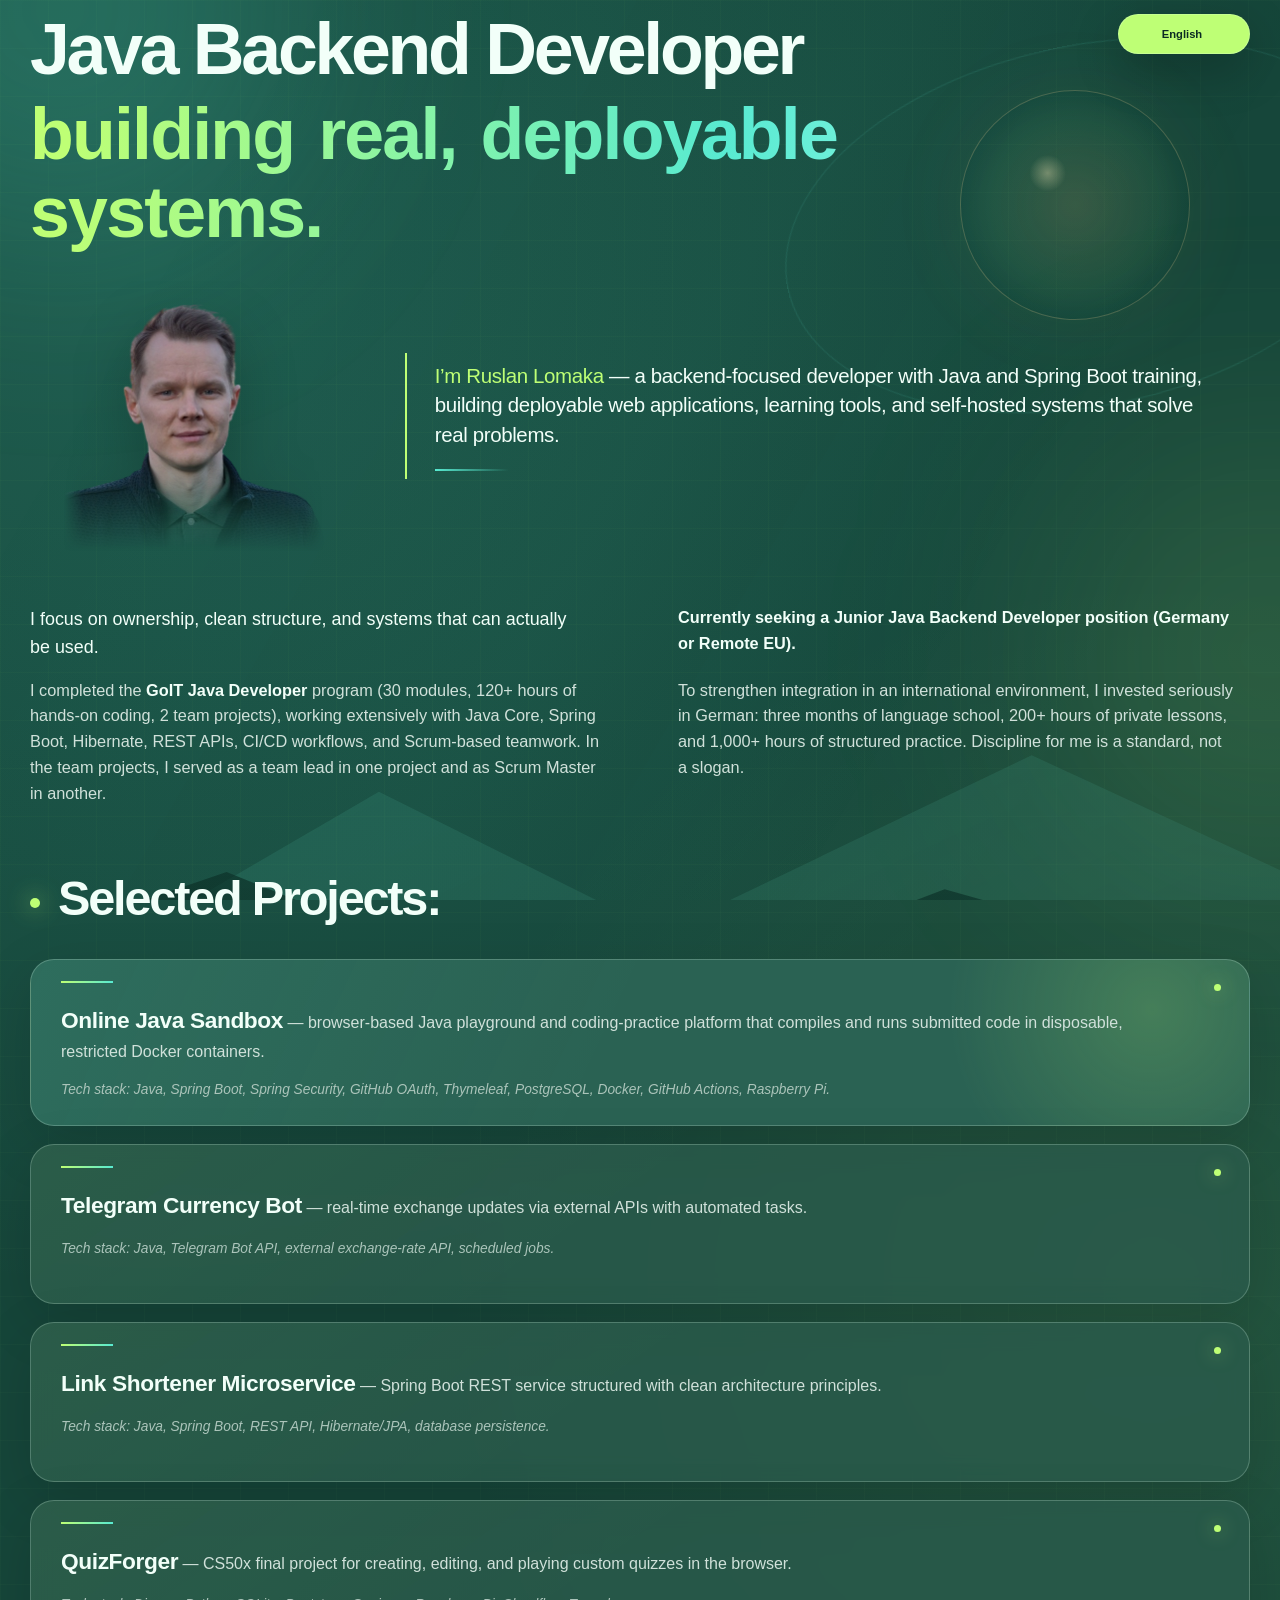
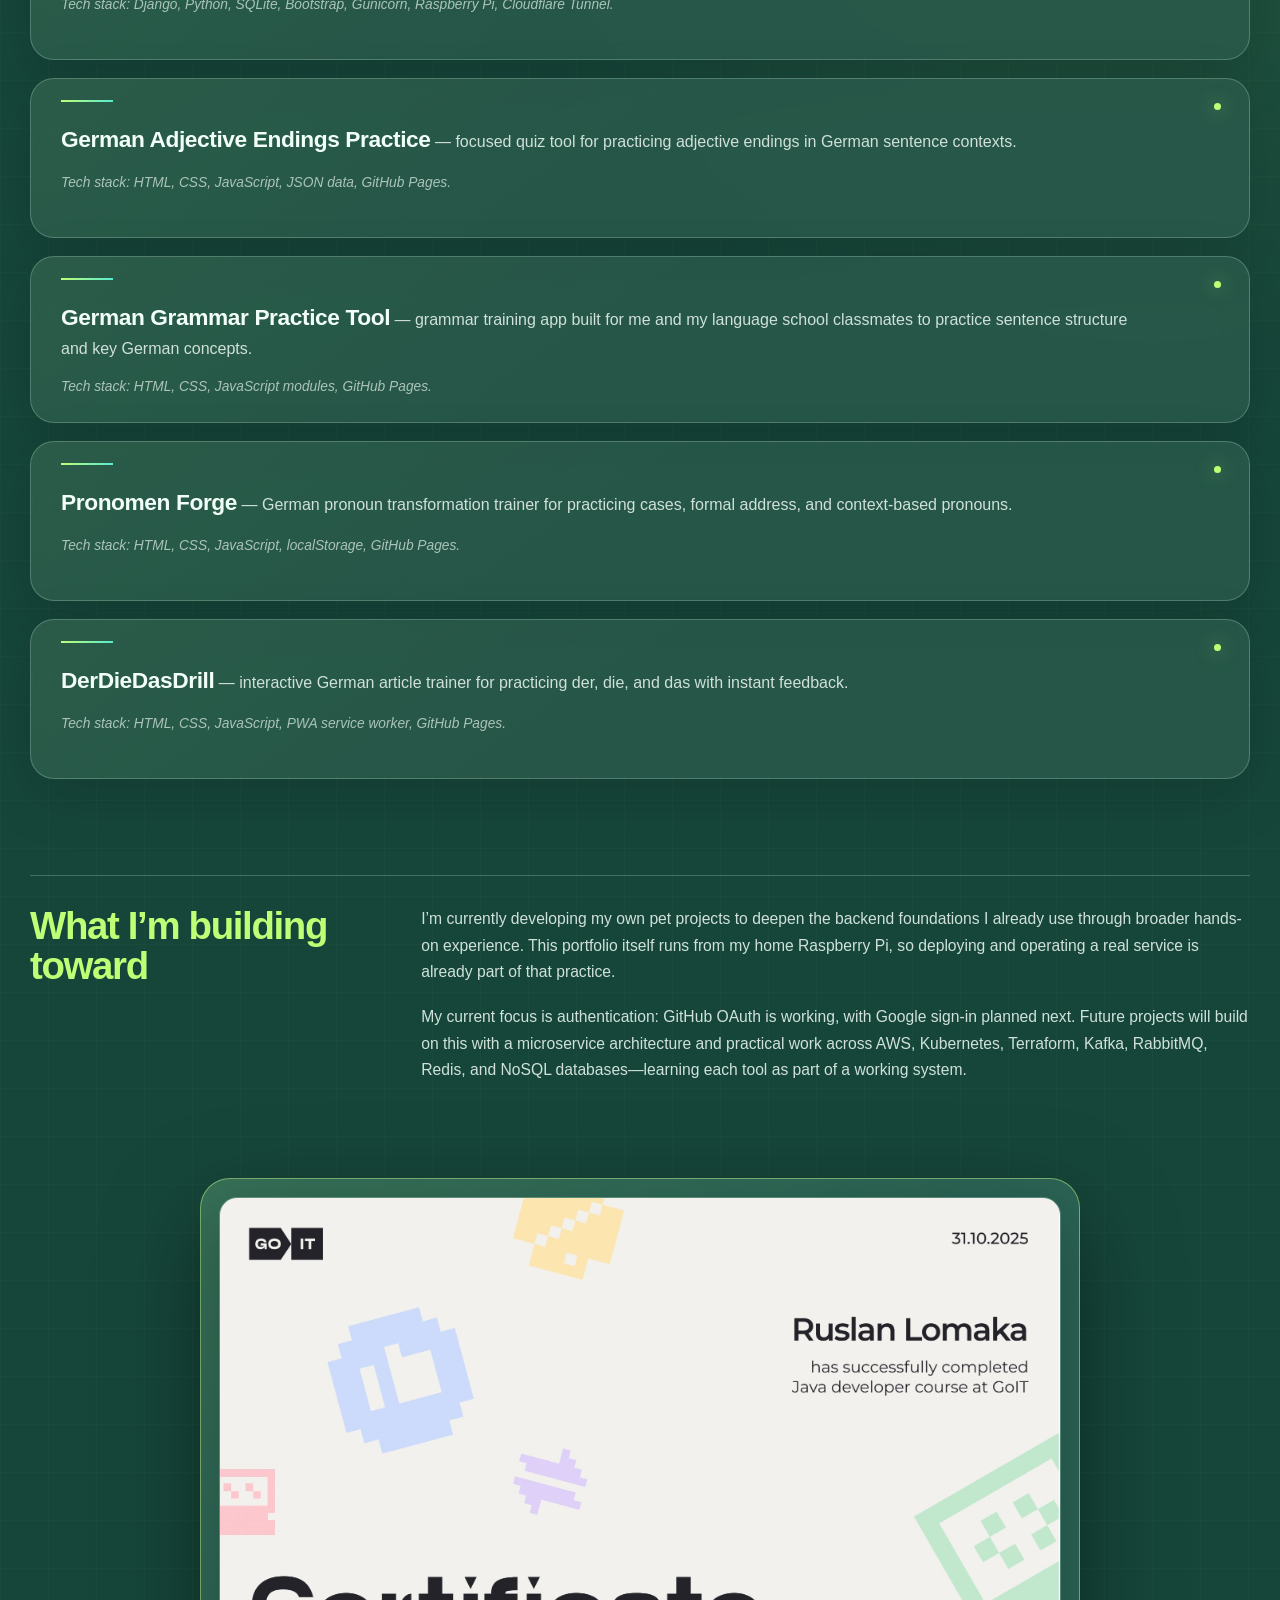
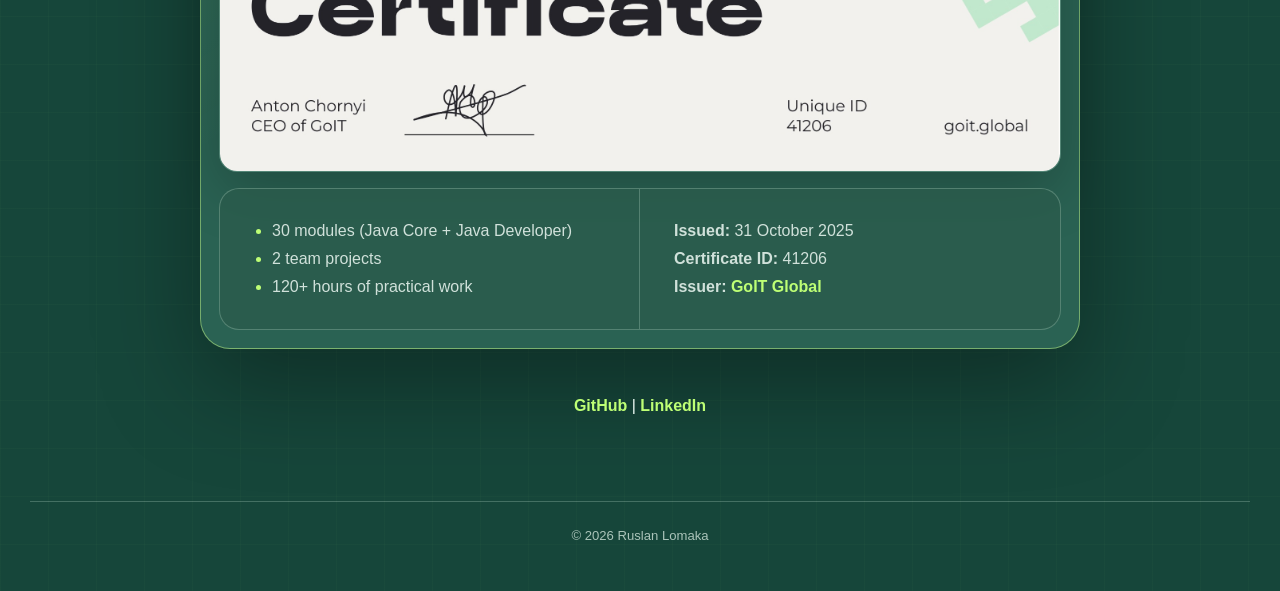
==== src/index.html @ 692caf97 "Fix clipped headline descenders" ====
<!doctype html>
<html lang="en">
<head>
    <meta charset="utf-8">
    <title>Ruslan Lomaka – Java Backend Developer</title>
    <meta name="viewport" content="width=device-width, initial-scale=1">
    <meta name="description" content="Ruslan Lomaka – Java backend developer focused on scalable, deployable services with Spring Boot, REST APIs, and CI/CD experience.">
    <meta property="og:type" content="website">
    <meta property="og:title" content="Ruslan Lomaka – Java Backend Developer">
    <meta property="og:description" content="Java backend developer building production-ready services with Spring Boot, REST APIs, and DevOps discipline.">
    <meta property="og:image" content="photo.jpeg">
    <link rel="stylesheet" href="styles.css?v=20260809-18">
    <script src="main.js?v=20260809-6" defer></script>
</head>

<body>

<div class="ambient ambient-one" aria-hidden="true"></div>
<div class="ambient ambient-two" aria-hidden="true"></div>
<div class="parallax-scene" aria-hidden="true">
    <div class="parallax-sun"></div>
    <div class="parallax-orbit"></div>
    <div class="parallax-ridge ridge-back"></div>
    <div class="parallax-ridge ridge-front"></div>
</div>

<main>

<div class="lang-btns" role="group" aria-label="Language selector">
    <button type="button" data-lang="en" class="active" aria-pressed="true">English</button>
    <button type="button" data-lang="ua" aria-pressed="false">Українська</button>
    <button type="button" data-lang="de" aria-pressed="false">Deutsch</button>
</div>

<h1>
    <span data-headline="role">Java Backend Developer</span>
    <span data-headline="statement">building real, deployable systems.</span>
</h1>

<div class="content">

    <div class="portrait-shell">
        <div class="portrait-orbit" aria-hidden="true"></div>
        <img src="photo-cutout.png?v=20260809-2" alt="Ruslan Lomaka photo" class="photo" loading="eager" decoding="async">
    </div>

    <div class="section-text">

        <!-- ENGLISH -->
        <div id="desc-en" data-section="en" lang="en">

            <p class="profile-intro">
                <span class="profile-name">I’m Ruslan Lomaka</span>
                <span class="profile-summary">— a backend-focused developer with Java and
                    Spring Boot training, building deployable web applications, learning tools,
                    and self-hosted systems that solve real problems.</span>
            </p>

            <div class="profile-details">
                <p>
                    I focus on ownership, clean structure, and systems that can actually be used.
                </p>

                <p>
                    I completed the <strong>GoIT Java Developer</strong> program
                    (30 modules, 120+ hours of hands-on coding, 2 team projects),
                    working extensively with Java Core, Spring Boot, Hibernate,
                    REST APIs, CI/CD workflows, and Scrum-based teamwork.
                    In the team projects, I served as a team lead in one project
                    and as Scrum Master in another.
                </p>

                <p>
                    To strengthen integration in an international environment,
                    I invested seriously in German:
                    three months of language school,
                    200+ hours of private lessons,
                    and 1,000+ hours of structured practice.
                    Discipline for me is a standard, not a slogan.
                </p>

                <p>
                    <strong>Currently seeking a Junior Java Backend Developer position
                        (Germany or Remote EU).</strong>
                </p>
            </div>

            <p class="projects-heading"><strong>Selected Projects:</strong></p>

            <ul class="projects-list">
                <li>
                    <strong><a href="https://java.ruslanlomaka.org" target="_blank" rel="noopener">Online Java Sandbox</a></strong> —
                    browser-based Java playground and coding-practice platform that compiles and runs submitted code in disposable, restricted Docker containers.
                    <em>Tech stack: Java, Spring Boot, Spring Security, GitHub OAuth, Thymeleaf, PostgreSQL, Docker, GitHub Actions, Raspberry Pi.</em>
                </li>
                <li>
                    <strong><a href="https://github.com/AntonTsa/minyala-currency-bot" target="_blank" rel="noopener">Telegram Currency Bot</a></strong> —
                    real-time exchange updates via external APIs with automated tasks.
                    <em>Tech stack: Java, Telegram Bot API, external exchange-rate API, scheduled jobs.</em>
                </li>
                <li>
                    <strong><a href="https://github.com/RuslanLomaka/GoitJavaDevProjLinkShortener" target="_blank" rel="noopener">Link Shortener Microservice</a></strong> —
                    Spring Boot REST service structured with clean architecture principles.
                    <em>Tech stack: Java, Spring Boot, REST API, Hibernate/JPA, database persistence.</em>
                </li>
                <li>
                    <strong><a href="https://quiz.ruslanlomaka.org" target="_blank" rel="noopener">QuizForger</a></strong> —
                    CS50x final project for creating, editing, and playing custom quizzes in the browser.
                    <em>Tech stack: Django, Python, SQLite, Bootstrap, Gunicorn, Raspberry Pi, Cloudflare Tunnel.</em>
                </li>
                <li>
                    <strong><a href="https://ruslanlomaka.github.io/adjectiveEndings/" target="_blank" rel="noopener">German Adjective Endings Practice</a></strong> —
                    focused quiz tool for practicing adjective endings in German sentence contexts.
                    <em>Tech stack: HTML, CSS, JavaScript, JSON data, GitHub Pages.</em>
                </li>
                <li>
                    <strong><a href="https://ruslanlomaka.github.io/tema7_ubung/" target="_blank" rel="noopener">German Grammar Practice Tool</a></strong> —
                    grammar training app built for me and my language school classmates to practice sentence structure and key German concepts.
                    <em>Tech stack: HTML, CSS, JavaScript modules, GitHub Pages.</em>
                </li>
                <li>
                    <strong><a href="https://ruslanlomaka.github.io/pronomen/" target="_blank" rel="noopener">Pronomen Forge</a></strong> —
                    German pronoun transformation trainer for practicing cases, formal address, and context-based pronouns.
                    <em>Tech stack: HTML, CSS, JavaScript, localStorage, GitHub Pages.</em>
                </li>
                <li>
                    <strong><a href="https://ruslanlomaka.github.io/DerDieDasDrill/" target="_blank" rel="noopener">DerDieDasDrill</a></strong> —
                    interactive German article trainer for practicing der, die, and das with instant feedback.
                    <em>Tech stack: HTML, CSS, JavaScript, PWA service worker, GitHub Pages.</em>
                </li>
            </ul>

            <div class="next-steps">
                <h3>What I’m building toward</h3>
                <div>
                    <p>
                        I’m currently developing my own pet projects to deepen the backend foundations
                        I already use through broader hands-on experience. This portfolio itself runs
                        from my home Raspberry Pi, so deploying and operating a real service is
                        already part of that practice.
                    </p>
                    <p>
                        My current focus is authentication: GitHub OAuth is working, with Google
                        sign-in planned next. Future projects will build on this with a microservice
                        architecture and practical work across AWS, Kubernetes, Terraform, Kafka,
                        RabbitMQ, Redis, and NoSQL databases—learning each tool as part of a working system.
                    </p>
                </div>
            </div>

        </div>

        <!-- UKRAINIAN -->
        <div id="desc-ua" data-section="ua" lang="uk" hidden>

            <p class="profile-intro">
                <span class="profile-name">Я Руслан Ломака</span>
                <span class="profile-summary">— backend-орієнтований розробник
                    з підготовкою в Java та Spring Boot, який створює вебзастосунки,
                    навчальні інструменти та self-hosted системи, що вирішують реальні задачі.</span>
            </p>

            <div class="profile-details">
                <p>
                    Я орієнтуюся на відповідальність, чисту архітектуру та практичну користь систем.
                </p>

                <p>
                    Я завершив програму <strong>GoIT Java Developer</strong>
                    (30 модулів, 120+ годин практики, 2 командні проєкти),
                    працюючи з Java Core, Spring Boot, Hibernate,
                    REST API, CI/CD та командною роботою за Scrum.
                    У командних проєктах я був team lead в одному проєкті
                    та Scrum Master в іншому.
                </p>

                <p>
                    Для інтеграції в міжнародному середовищі
                    я інвестував у вивчення німецької:
                    три місяці мовної школи,
                    200+ годин приватних занять
                    та 1 000+ годин практики.
                    Дисципліна для мене — це стандарт роботи.
                </p>

                <p>
                    <strong>Відкритий до позиції Junior Java Backend Developer
                        (Німеччина або Remote EU).</strong>
                </p>
            </div>

            <p class="projects-heading"><strong>Основні проєкти:</strong></p>

            <ul class="projects-list">
                <li>
                    <strong><a href="https://java.ruslanlomaka.org" target="_blank" rel="noopener">Online Java Sandbox</a></strong> —
                    браузерне середовище для запуску Java-коду та практики програмування, яке компілює й виконує надісланий код в одноразових Docker-контейнерах з обмеженнями.
                    <em>Стек: Java, Spring Boot, Spring Security, GitHub OAuth, Thymeleaf, PostgreSQL, Docker, GitHub Actions, Raspberry Pi.</em>
                </li>
                <li>
                    <strong><a href="https://github.com/AntonTsa/minyala-currency-bot" target="_blank" rel="noopener">Telegram-бот валют</a></strong> —
                    оновлення в реальному часі через інтеграцію з API.
                    <em>Стек: Java, Telegram Bot API, зовнішній API валют, заплановані задачі.</em>
                </li>
                <li>
                    <strong><a href="https://github.com/RuslanLomaka/GoitJavaDevProjLinkShortener" target="_blank" rel="noopener">Мікросервіс скорочення посилань</a></strong> —
                    REST-сервіс на Spring Boot з продуманою архітектурою.
                    <em>Стек: Java, Spring Boot, REST API, Hibernate/JPA, збереження даних у базі.</em>
                </li>
                <li>
                    <strong><a href="https://quiz.ruslanlomaka.org" target="_blank" rel="noopener">QuizForger</a></strong> —
                    фінальний проєкт CS50x для створення, редагування та проходження власних квізів у браузері.
                    <em>Стек: Django, Python, SQLite, Bootstrap, Gunicorn, Raspberry Pi, Cloudflare Tunnel.</em>
                </li>
                <li>
                    <strong><a href="https://ruslanlomaka.github.io/adjectiveEndings/" target="_blank" rel="noopener">Практика закінчень німецьких прикметників</a></strong> —
                    сфокусований квіз для тренування закінчень прикметників у контексті німецьких речень.
                    <em>Стек: HTML, CSS, JavaScript, JSON-дані, GitHub Pages.</em>
                </li>
                <li>
                    <strong><a href="https://ruslanlomaka.github.io/tema7_ubung/" target="_blank" rel="noopener">Інструмент для практики німецької граматики</a></strong> —
                    застосунок для мене та моїх одногрупників з мовної школи, щоб тренувати порядок слів і важливі граматичні теми.
                    <em>Стек: HTML, CSS, JavaScript-модулі, GitHub Pages.</em>
                </li>
                <li>
                    <strong><a href="https://ruslanlomaka.github.io/pronomen/" target="_blank" rel="noopener">Pronomen Forge</a></strong> —
                    тренажер німецьких займенників для відпрацювання відмінків, ввічливої форми та контекстних займенників.
                    <em>Стек: HTML, CSS, JavaScript, localStorage, GitHub Pages.</em>
                </li>
                <li>
                    <strong><a href="https://ruslanlomaka.github.io/DerDieDasDrill/" target="_blank" rel="noopener">DerDieDasDrill</a></strong> —
                    інтерактивний тренажер німецьких артиклів der, die та das з миттєвим зворотним зв'язком.
                    <em>Стек: HTML, CSS, JavaScript, PWA service worker, GitHub Pages.</em>
                </li>
            </ul>

            <div class="next-steps">
                <h3>Наступний напрям</h3>
                <div>
                    <p>
                        Зараз я розвиваю власні pet-проєкти, щоб перетворювати вже набуту backend-базу
                        на ширший практичний досвід. Цей сайт працює на моєму домашньому Raspberry Pi,
                        тому розгортання й підтримка реального сервісу вже є частиною цієї практики.
                    </p>
                    <p>
                        У поточному проєкті я детальніше розбираюся з автентифікацією: вхід через GitHub OAuth
                        уже працює, наступним буде Google. Подальші проєкти розвиватимуть цю основу через
                        мікросервісну архітектуру та практику з AWS, Kubernetes, Terraform, Kafka,
                        RabbitMQ, Redis і NoSQL-базами — кожну технологію я хочу опановувати як частину робочої системи.
                    </p>
                </div>
            </div>

        </div>

        <!-- GERMAN -->
        <div id="desc-de" data-section="de" lang="de" hidden>

            <p class="profile-intro">
                <span class="profile-name">Ich bin Ruslan Lomaka</span>
                <span class="profile-summary">— ein backend-orientierter Entwickler mit Java- und Spring-Boot-Ausbildung,
                    der deploybare Webanwendungen, Lernwerkzeuge und self-hosted Systeme baut,
                    die reale Probleme lösen.</span>
            </p>

            <div class="profile-details">
                <p>
                    Ich lege Wert auf Verantwortung,
                    saubere Architektur und produktionsnahe Systeme.
                </p>

                <p>
                    Ich habe das <strong>GoIT Java Developer</strong>-Programm abgeschlossen
                    (30 Module, 120+ Stunden Praxis, 2 Teamprojekte)
                    mit Schwerpunkt auf Java Core, Spring Boot,
                    Hibernate, REST-APIs, CI/CD und Scrum-basierter Teamarbeit.
                    In den Teamprojekten war ich in einem Projekt Team Lead
                    und in einem anderen Scrum Master.
                </p>

                <p>
                    Für meine Integration im internationalen Umfeld
                    habe ich intensiv Deutsch gelernt:
                    drei Monate Sprachschule,
                    200+ Stunden Einzelunterricht
                    und 1.000+ Stunden strukturierte Praxis.
                    Disziplin ist für mich ein Standard.
                </p>

                <p>
                    <strong>Aktuell suche ich eine Position als
                        Junior Java Backend Developer
                        (Deutschland oder Remote EU).</strong>
                </p>
            </div>

            <p class="projects-heading"><strong>Ausgewählte Projekte:</strong></p>

            <ul class="projects-list">
                <li>
                    <strong><a href="https://java.ruslanlomaka.org" target="_blank" rel="noopener">Online Java Sandbox</a></strong> —
                    browserbasierte Java-Programmier- und Übungsplattform, die eingegebenen Code in kurzlebigen, eingeschränkten Docker-Containern kompiliert und ausführt.
                    <em>Tech-Stack: Java, Spring Boot, Spring Security, GitHub OAuth, Thymeleaf, PostgreSQL, Docker, GitHub Actions, Raspberry Pi.</em>
                </li>
                <li>
                    <strong><a href="https://github.com/AntonTsa/minyala-currency-bot" target="_blank" rel="noopener">Telegram-Währungsbot</a></strong> —
                    Echtzeit-Datenintegration über externe APIs.
                    <em>Tech-Stack: Java, Telegram Bot API, externe Wechselkurs-API, geplante Jobs.</em>
                </li>
                <li>
                    <strong><a href="https://github.com/RuslanLomaka/GoitJavaDevProjLinkShortener" target="_blank" rel="noopener">Link-Shortener-Microservice</a></strong> —
                    REST-Service mit Spring Boot und klarer Architektur.
                    <em>Tech-Stack: Java, Spring Boot, REST API, Hibernate/JPA, Datenbankpersistenz.</em>
                </li>
                <li>
                    <strong><a href="https://quiz.ruslanlomaka.org" target="_blank" rel="noopener">QuizForger</a></strong> —
                    CS50x-Finalprojekt zum Erstellen, Bearbeiten und Spielen eigener Quizze im Browser.
                    <em>Tech-Stack: Django, Python, SQLite, Bootstrap, Gunicorn, Raspberry Pi, Cloudflare Tunnel.</em>
                </li>
                <li>
                    <strong><a href="https://ruslanlomaka.github.io/adjectiveEndings/" target="_blank" rel="noopener">Adjektivendungen-Trainer</a></strong> —
                    fokussiertes Quizwerkzeug zum Üben deutscher Adjektivendungen im Satzkontext.
                    <em>Tech-Stack: HTML, CSS, JavaScript, JSON-Daten, GitHub Pages.</em>
                </li>
                <li>
                    <strong><a href="https://ruslanlomaka.github.io/tema7_ubung/" target="_blank" rel="noopener">Deutsch-Grammatiktrainer</a></strong> —
                    Lernwerkzeug für mich und meine Mitschüler in der Sprachschule zum Üben von Satzbau und wichtigen Grammatikthemen.
                    <em>Tech-Stack: HTML, CSS, JavaScript-Module, GitHub Pages.</em>
                </li>
                <li>
                    <strong><a href="https://ruslanlomaka.github.io/pronomen/" target="_blank" rel="noopener">Pronomen Forge</a></strong> —
                    Deutsch-Pronomen-Trainer für Kasus, Höflichkeitsform und kontextabhängige Pronomen.
                    <em>Tech-Stack: HTML, CSS, JavaScript, localStorage, GitHub Pages.</em>
                </li>
                <li>
                    <strong><a href="https://ruslanlomaka.github.io/DerDieDasDrill/" target="_blank" rel="noopener">DerDieDasDrill</a></strong> —
                    interaktiver Deutsch-Artikeltrainer für der, die und das mit direktem Feedback.
                    <em>Tech-Stack: HTML, CSS, JavaScript, PWA Service Worker, GitHub Pages.</em>
                </li>
            </ul>

            <div class="next-steps">
                <h3>Worauf ich aufbaue</h3>
                <div>
                    <p>
                        Zurzeit entwickle ich eigene Pet-Projekte, um meine vorhandenen Backend-Kenntnisse
                        praktisch zu vertiefen. Diese Website läuft auf meinem
                        Raspberry Pi zu Hause; Deployment und Betrieb eines echten Dienstes gehören
                        damit bereits zu meiner täglichen Praxis.
                    </p>
                    <p>
                        Im aktuellen Projekt liegt mein Fokus auf Authentifizierung: GitHub OAuth funktioniert,
                        als Nächstes ist die Anmeldung über Google geplant. Darauf sollen Projekte mit
                        Microservice-Architektur und praktischer Arbeit mit AWS, Kubernetes, Terraform,
                        Kafka, RabbitMQ, Redis und NoSQL-Datenbanken aufbauen – jeweils als Teil eines funktionierenden Systems.
                    </p>
                </div>
            </div>

        </div>

        <div class="certificate-panel">
            <img src="cert.jpeg" alt="GoIT Java Certificate" class="cert" loading="lazy" decoding="async">

            <div class="certificate-details">
                <ul>
                    <li>30 modules (Java Core + Java Developer)</li>
                    <li>2 team projects</li>
                    <li>120+ hours of practical work</li>
                </ul>

                <p>
                    <strong>Issued:</strong> 31 October 2025<br>
                    <strong>Certificate ID:</strong> 41206<br>
                    <strong>Issuer:</strong>
                    <a href="https://goit.global" target="_blank">GoIT Global</a>
                </p>
            </div>
        </div>

        <p>
            <a href="https://github.com/RuslanLomaka" target="_blank">GitHub</a> |
            <a href="https://linkedin.com/in/ruslan-lomaka" target="_blank">LinkedIn</a>
        </p>

    </div>
</div>
<footer>© 2026 Ruslan Lomaka</footer>

</main>

</body>
</html>
---- src/styles.css ----
:root {
    color-scheme: dark;
    --parallax-slow: 0px;
    --parallax-mid: 0px;
    --parallax-fast: 0px;
    --parallax-spin: 0deg;
    --bg: #16463a;
    --bg-deep: #0a2b23;
    --surface: rgba(43, 91, 76, 0.78);
    --surface-solid: #2a6253;
    --text: #f2fff9;
    --muted: #d0e1da;
    --quiet: #abc4ba;
    --line: rgba(224, 255, 238, 0.23);
    --line-bright: rgba(201, 255, 139, 0.48);
    --lime: #beff75;
    --mint: #58ead1;
    --amber: #ffc477;
    --shadow: 0 34px 100px rgba(0, 0, 0, 0.34);
}

* {
    box-sizing: border-box;
}

html {
    scroll-behavior: smooth;
}

body {
    min-height: 100vh;
    margin: 0;
    padding: 14px 24px 24px;
    overflow-x: hidden;
    background:
        linear-gradient(rgba(190, 255, 117, 0.025) 1px, transparent 1px),
        linear-gradient(90deg, rgba(190, 255, 117, 0.025) 1px, transparent 1px),
        radial-gradient(circle at 12% 7%, rgba(88, 234, 209, 0.14), transparent 28%),
        radial-gradient(circle at 90% 34%, rgba(190, 255, 117, 0.09), transparent 26%),
        var(--bg);
    background-size: 48px 48px, 48px 48px, auto, auto, auto;
    color: var(--text);
    font-family: "Aptos", "Segoe UI", Arial, sans-serif;
}

body::before {
    position: fixed;
    inset: 0;
    z-index: -1;
    background: linear-gradient(120deg, transparent 15%, rgba(88, 234, 209, 0.025) 50%, transparent 75%);
    content: "";
    pointer-events: none;
}

.parallax-scene {
    position: fixed;
    inset: 0;
    z-index: -1;
    overflow: hidden;
    pointer-events: none;
}

.parallax-sun {
    position: absolute;
    top: 10vh;
    right: 7vw;
    width: clamp(150px, 18vw, 300px);
    aspect-ratio: 1;
    border: 1px solid rgba(255, 214, 145, 0.3);
    border-radius: 50%;
    background:
        radial-gradient(circle at 38% 36%, rgba(255, 238, 185, 0.5), transparent 9%),
        radial-gradient(circle, rgba(255, 196, 119, 0.2), rgba(201, 255, 139, 0.08) 52%, transparent 72%);
    box-shadow: 0 0 100px rgba(255, 196, 119, 0.09);
    opacity: 0.72;
    transform: translate3d(0, var(--parallax-slow), 0);
    will-change: transform;
}

.parallax-orbit {
    position: absolute;
    top: 5vh;
    right: -9vw;
    width: clamp(340px, 48vw, 760px);
    aspect-ratio: 1.7;
    border: 1px solid rgba(88, 234, 209, 0.16);
    border-radius: 50%;
    opacity: 0.7;
    transform: translate3d(0, var(--parallax-mid), 0) rotate(calc(-12deg + var(--parallax-spin)));
    will-change: transform;
}

.parallax-ridge {
    position: absolute;
    right: -35vw;
    bottom: -28vh;
    left: -35vw;
    height: 58vh;
    transform-origin: center bottom;
    will-change: transform;
}

.ridge-back {
    background: linear-gradient(155deg, rgba(88, 234, 209, 0.12), rgba(52, 112, 92, 0.32));
    clip-path: polygon(0 62%, 12% 50%, 24% 65%, 38% 31%, 51% 58%, 68% 24%, 82% 51%, 100% 34%, 100% 100%, 0 100%);
    transform: translate3d(0, var(--parallax-mid), 0);
}

.ridge-front {
    bottom: -34vh;
    height: 64vh;
    background: linear-gradient(180deg, rgba(17, 62, 51, 0.52), rgba(9, 39, 32, 0.9));
    clip-path: polygon(0 50%, 14% 64%, 31% 42%, 48% 68%, 64% 45%, 79% 61%, 100% 39%, 100% 100%, 0 100%);
    transform: translate3d(0, var(--parallax-slow), 0);
}

.ambient {
    position: fixed;
    z-index: -1;
    width: 440px;
    height: 440px;
    border-radius: 50%;
    filter: blur(120px);
    pointer-events: none;
}

.ambient-one {
    top: -210px;
    left: -160px;
    background: rgba(88, 234, 209, 0.17);
}

.ambient-two {
    right: -210px;
    bottom: 3%;
    background: rgba(190, 255, 117, 0.13);
}

main {
    position: relative;
    width: min(1220px, 100%);
    margin: 0 auto;
}

.lang-btns {
    position: absolute;
    top: 0;
    right: 0;
    z-index: 10;
    display: flex;
    width: 132px;
    max-width: 100%;
    margin: 0;
    padding: 3px;
    gap: 2px;
    border: 1px solid var(--line);
    border-radius: 999px;
    background: var(--lime);
    box-shadow: 0 16px 48px rgba(0, 0, 0, 0.24);
    overflow: hidden;
    backdrop-filter: blur(18px);
    transition: width 260ms cubic-bezier(0.22, 1, 0.36, 1), background 180ms ease;
}

.lang-btns:hover,
.lang-btns:focus-within {
    width: 292px;
    background: rgba(8, 31, 25, 0.94);
}

.lang-btns button {
    flex: 1 1 0;
    min-width: 0;
    min-height: 32px;
    padding: 0 10px;
    border: 0;
    border-radius: 999px;
    background: transparent;
    color: var(--muted);
    font: inherit;
    font-size: 0.7rem;
    font-weight: 700;
    cursor: pointer;
    white-space: nowrap;
    transition: color 180ms ease, background 180ms ease, opacity 180ms ease, padding 260ms ease, flex-basis 260ms ease;
}

.lang-btns:not(:hover):not(:focus-within) button:not(.active) {
    flex: 0 0 0;
    width: 0;
    padding-right: 0;
    padding-left: 0;
    opacity: 0;
    pointer-events: none;
}

.lang-btns:not(:hover):not(:focus-within) button.active {
    flex: 1 1 100%;
    background: transparent;
    color: var(--bg-deep);
}

.lang-btns:hover button,
.lang-btns:focus-within button {
    flex: 1 1 0;
}

.lang-btns button:hover {
    color: var(--text);
    background: rgba(255, 255, 255, 0.08);
}

.lang-btns button:focus-visible {
    outline: 2px solid var(--mint);
    outline-offset: 2px;
}

.lang-btns button.active {
    background: var(--lime);
    color: var(--bg-deep);
}

h1 {
    position: relative;
    max-width: 1110px;
    margin: 0 0 24px;
    padding-top: 0;
    font-family: "Aptos Display", "Segoe UI", Arial, sans-serif;
    font-size: clamp(3rem, 5.6vw, 5.2rem);
    font-weight: 700;
    letter-spacing: -0.046em;
    line-height: 0.98;
}

h1 span {
    display: block;
}

h1 span:last-child {
    width: max-content;
    max-width: 100%;
    margin-top: 0.17em;
    padding-bottom: 0.08em;
    background: linear-gradient(96deg, var(--lime) 4%, var(--mint) 62%, #a6ffed 100%);
    background-clip: text;
    color: transparent;
    -webkit-background-clip: text;
    letter-spacing: -0.025em;
    line-height: 1.08;
    word-spacing: 0.08em;
}

.content {
    display: grid;
    grid-template-columns: minmax(210px, 0.56fr) minmax(0, 1.44fr);
    column-gap: 46px;
    row-gap: 24px;
    align-items: center;
}

.section-text,
[data-section]:not([hidden]) {
    display: contents;
}

[data-section][hidden] {
    display: none;
}

.portrait-shell {
    position: relative;
    grid-column: 1;
    grid-row: 1;
    width: min(260px, 100%);
    aspect-ratio: 521 / 541;
    place-self: center;
    isolation: isolate;
}

.portrait-shell::before,
.portrait-shell::after,
.portrait-orbit {
    display: none;
}

.portrait-shell::before {
    position: absolute;
    inset: 12px -14px -10px 14px;
    z-index: -2;
    border: 0;
    border: 1px solid rgba(224, 255, 238, 0.15);
    border-radius: 26px 26px 0 0;
    background:
        linear-gradient(145deg, rgba(201, 255, 139, 0.13), rgba(88, 234, 209, 0.04)),
        rgba(15, 58, 47, 0.2);
    backdrop-filter: blur(12px);
    content: "";
}

.portrait-shell::after {
    position: absolute;
    right: 0;
    bottom: 0;
    z-index: 3;
    width: 72%;
    height: 1px;
    border: 0;
    border-radius: 0;
    background: linear-gradient(90deg, transparent, var(--mint), var(--lime));
    box-shadow: 0 0 18px rgba(190, 255, 117, 0.28);
    content: "";
}

.portrait-orbit {
    position: absolute;
    inset: -10px 46% 48% -10px;
    z-index: -3;
    border: 0;
    border-top: 1px solid rgba(201, 255, 139, 0.42);
    border-left: 1px solid rgba(88, 234, 209, 0.34);
    border-radius: 18px 0 0 0;
    background: transparent;
}

img.photo {
    display: block;
    width: 100%;
    height: 100%;
    border: 0;
    border-radius: 22px 22px 0 0;
    box-shadow: none;
    object-fit: cover;
    object-position: center bottom;
    filter: saturate(0.72) contrast(1.03) drop-shadow(0 22px 30px rgba(0, 0, 0, 0.22));
    -webkit-mask-image:
        linear-gradient(to right, transparent 0%, #000 7%, #000 93%, transparent 100%),
        linear-gradient(to bottom, #000 0%, #000 62%, rgba(0, 0, 0, 0.84) 74%, rgba(0, 0, 0, 0.34) 90%, transparent 100%);
    -webkit-mask-composite: source-in;
    mask-image:
        linear-gradient(to right, transparent 0%, #000 7%, #000 93%, transparent 100%),
        linear-gradient(to bottom, #000 0%, #000 62%, rgba(0, 0, 0, 0.84) 74%, rgba(0, 0, 0, 0.34) 90%, transparent 100%);
    mask-composite: intersect;
}

.profile-intro {
    position: relative;
    grid-column: 2;
    grid-row: 1;
    margin: 0;
    padding: 8px 0 8px 28px;
    border-left: 2px solid var(--lime);
    color: var(--text);
    font-size: clamp(1.08rem, 1.6vw, 1.38rem);
    font-weight: 400;
    letter-spacing: -0.018em;
    line-height: 1.42;
    text-wrap: pretty;
}

.profile-intro::after {
    display: block;
    width: 74px;
    height: 2px;
    margin-top: 20px;
    background: linear-gradient(90deg, var(--mint), transparent);
    content: "";
}

.profile-name,
.profile-summary {
    display: inline;
}

.profile-name {
    color: var(--lime);
}

.projects-heading {
    grid-column: 1 / -1;
    grid-row: 3;
    margin: 44px 0 12px;
    color: var(--text);
    font-family: "Bahnschrift", "Arial Narrow", Arial, sans-serif;
    font-size: clamp(2.2rem, 3.8vw, 3.7rem);
    font-weight: 600;
    letter-spacing: -0.045em;
    line-height: 1;
}

.projects-heading::before {
    display: inline-block;
    width: 10px;
    height: 10px;
    margin-right: 18px;
    border-radius: 50%;
    background: var(--lime);
    box-shadow: 0 0 22px rgba(190, 255, 117, 0.8);
    content: "";
    vertical-align: middle;
}

.projects-list {
    grid-column: 1 / -1;
    grid-row: 4;
    display: grid;
    grid-template-columns: minmax(0, 1fr);
    gap: 18px;
    width: 100%;
    margin: 0;
    padding: 0;
    list-style: none;
}

.projects-list li {
    position: relative;
    min-height: 160px;
    margin: 0;
    padding: 42px clamp(30px, 8vw, 110px) 25px 30px;
    overflow: hidden;
    border: 1px solid var(--line);
    border-radius: 24px;
    background:
        linear-gradient(145deg, rgba(190, 255, 117, 0.035), transparent 48%),
        var(--surface);
    box-shadow: 0 18px 60px rgba(0, 0, 0, 0.14);
    color: var(--muted);
    line-height: 1.62;
    text-wrap: pretty;
    backdrop-filter: blur(12px);
    transition: border-color 200ms ease, transform 200ms ease, background-color 200ms ease;
}

.projects-list li::before {
    position: absolute;
    top: 21px;
    left: 30px;
    width: 52px;
    height: 2px;
    background: linear-gradient(90deg, var(--lime), var(--mint));
    content: "";
}

.projects-list li::after {
    position: absolute;
    top: 24px;
    right: 28px;
    width: 7px;
    height: 7px;
    border-radius: 50%;
    background: var(--lime);
    box-shadow: 0 0 18px rgba(190, 255, 117, 0.6);
    content: "";
}

.projects-list li:first-child {
    background:
        radial-gradient(circle at 92% 30%, rgba(190, 255, 117, 0.18), transparent 18%),
        linear-gradient(115deg, rgba(88, 234, 209, 0.08), transparent 48%),
        var(--surface-solid);
}

.projects-list li:hover {
    border-color: var(--line-bright);
    background-color: rgba(21, 53, 43, 0.92);
    transform: translateY(-4px);
}

.projects-list a {
    color: var(--text);
    font-size: clamp(1.15rem, 1.9vw, 1.42rem);
    font-family: "Bahnschrift", "Arial Narrow", Arial, sans-serif;
    font-weight: 600;
    letter-spacing: -0.018em;
    text-decoration: none;
    text-underline-offset: 5px;
}

.projects-list a:hover {
    color: var(--lime);
    text-decoration: underline;
}

.projects-list li em {
    display: block;
    margin-top: 14px;
    color: var(--quiet);
    font-size: 0.86rem;
    line-height: 1.55;
}

.profile-details {
    grid-column: 1 / -1;
    grid-row: 2;
    display: grid;
    grid-template-columns: 1fr 1fr;
    grid-template-rows: auto 1fr;
    column-gap: clamp(34px, 6vw, 76px);
    row-gap: 16px;
    margin-top: 30px;
}

.profile-details p {
    margin: 0;
    padding: 0;
    color: var(--muted);
    font-size: 1.02rem;
    line-height: 1.58;
    text-wrap: pretty;
}

.profile-details p:first-child {
    grid-column: 1;
    grid-row: 1;
    color: var(--text);
    font-size: 1.12rem;
}

.profile-details p:nth-child(2) {
    grid-column: 1;
    grid-row: 2;
}

.profile-details p:nth-child(3) {
    grid-column: 2;
    grid-row: 2;
}

.profile-details p:last-child {
    grid-column: 2;
    grid-row: 1;
    color: var(--text);
}

.profile-details strong {
    color: var(--text);
}

.next-steps {
    grid-column: 1 / -1;
    grid-row: 5;
    display: grid;
    grid-template-columns: minmax(220px, 0.55fr) minmax(0, 1.45fr);
    gap: clamp(32px, 6vw, 82px);
    margin-top: 72px;
    padding-top: 30px;
    border-top: 1px solid var(--line);
}

.next-steps h3 {
    margin: 0;
    color: var(--lime);
    font-family: "Aptos Display", "Segoe UI", Arial, sans-serif;
    font-size: clamp(1.8rem, 3vw, 2.8rem);
    font-weight: 650;
    letter-spacing: -0.035em;
    line-height: 1.05;
}

.next-steps p {
    margin: 0 0 18px;
    color: var(--muted);
    font-size: 0.98rem;
    line-height: 1.7;
    text-wrap: pretty;
}

.next-steps p:last-child {
    margin-bottom: 0;
}

.section-text > :not([data-section]) {
    grid-column: 1 / -1;
    width: min(880px, 100%);
    justify-self: center;
}

.certificate-panel {
    margin: 70px auto 0;
    padding: 18px;
    border: 1px solid var(--line-bright);
    border-radius: 30px;
    background:
        linear-gradient(145deg, rgba(190, 255, 117, 0.08), transparent 42%),
        var(--surface-solid);
    box-shadow: var(--shadow);
}

img.cert {
    display: block;
    width: 100%;
    margin: 0;
    border: 1px solid var(--line);
    border-radius: 18px;
    box-shadow: 0 18px 55px rgba(0, 0, 0, 0.22);
}

.certificate-details {
    display: grid;
    grid-template-columns: 1fr 1fr;
    width: 100%;
    margin: 16px 0 0;
    border: 1px solid var(--line);
    border-radius: 20px;
    background: var(--surface);
    overflow: hidden;
}

.certificate-details ul {
    margin: 0;
    padding: 28px 28px 28px 52px;
    border-right: 1px solid var(--line);
    color: var(--muted);
    line-height: 1.75;
}

.certificate-details ul li::marker {
    color: var(--lime);
}

.certificate-details p {
    margin: 0;
    padding: 28px 34px;
    color: var(--muted);
    line-height: 1.75;
}

.section-text > p:last-of-type {
    margin: 24px auto 0;
    text-align: center;
}

.certificate-details a,
.section-text > p a {
    color: var(--lime);
    font-weight: 720;
    text-decoration: none;
}

.certificate-details a:hover,
.section-text > p a:hover {
    text-decoration: underline;
    text-underline-offset: 4px;
}

footer {
    margin: 86px 0 24px;
    padding-top: 26px;
    border-top: 1px solid var(--line);
    color: var(--quiet);
    font-size: 0.82rem;
    text-align: center;
}

@keyframes orbit {
    to {
        transform: rotate(360deg);
    }
}

@media (max-width: 840px) {
    body {
        padding: 14px 20px 20px;
    }

    .lang-btns {
        position: relative;
        top: auto;
        right: auto;
        margin: 0 0 38px auto;
    }

    h1 {
        margin-bottom: 34px;
        font-size: clamp(3rem, 11.5vw, 5.2rem);
    }

    .content {
        grid-template-columns: 1fr;
        row-gap: 30px;
    }

    .portrait-shell {
        grid-column: 1;
        grid-row: 1;
        width: min(330px, 80vw);
        margin-bottom: 12px;
    }

    .profile-intro {
        grid-column: 1;
        grid-row: 2;
    }

    .projects-heading {
        grid-row: 4;
        margin-top: 58px;
    }

    .projects-list {
        grid-row: 5;
    }

    .profile-details {
        grid-row: 3;
    }

    .next-steps {
        grid-row: 6;
    }
}

@media (max-width: 560px) {
    body {
        padding: 14px;
    }

    .lang-btns {
        width: 132px;
        margin-bottom: 32px;
    }

    .lang-btns:hover,
    .lang-btns:focus-within {
        width: min(292px, 100%);
    }

    .lang-btns button {
        flex: 1;
        min-width: 0;
        padding: 0 8px;
        font-size: 0.7rem;
    }

    h1 {
        padding-top: 24px;
        font-size: clamp(2.65rem, 12.5vw, 4rem);
        letter-spacing: -0.064em;
    }

    .profile-intro {
        padding-left: 24px;
        font-size: 1.12rem;
    }

    .profile-details {
        grid-template-columns: 1fr;
        grid-template-rows: none;
        gap: 20px;
    }

    .profile-details p:first-child,
    .profile-details p:nth-child(2),
    .profile-details p:nth-child(3),
    .profile-details p:last-child {
        grid-column: 1;
        grid-row: auto;
    }

    .next-steps {
        grid-template-columns: 1fr;
        gap: 20px;
        margin-top: 58px;
    }

    .projects-heading {
        font-size: 2.4rem;
    }

    .projects-list li {
        min-height: 0;
        padding: 44px 22px 24px;
        border-radius: 20px;
    }

    [data-section]:not([hidden]) > p:not(.profile-intro):not(.projects-heading) {
        padding: 21px 20px;
    }

    .certificate-panel {
        margin-top: 56px;
        padding: 10px;
        border-radius: 22px;
    }

    img.cert {
        border-radius: 14px;
    }

    .certificate-details {
        grid-template-columns: 1fr;
    }

    .certificate-details ul {
        border-right: 0;
        border-bottom: 1px solid var(--line);
    }
}

@media (prefers-reduced-motion: reduce) {
    html {
        scroll-behavior: auto;
    }

    *,
    *::before,
    *::after {
        animation-duration: 0.01ms !important;
        animation-iteration-count: 1 !important;
        transition-duration: 0.01ms !important;
    }

    .parallax-sun,
    .parallax-orbit,
    .parallax-ridge {
        transform: none !important;
    }
}
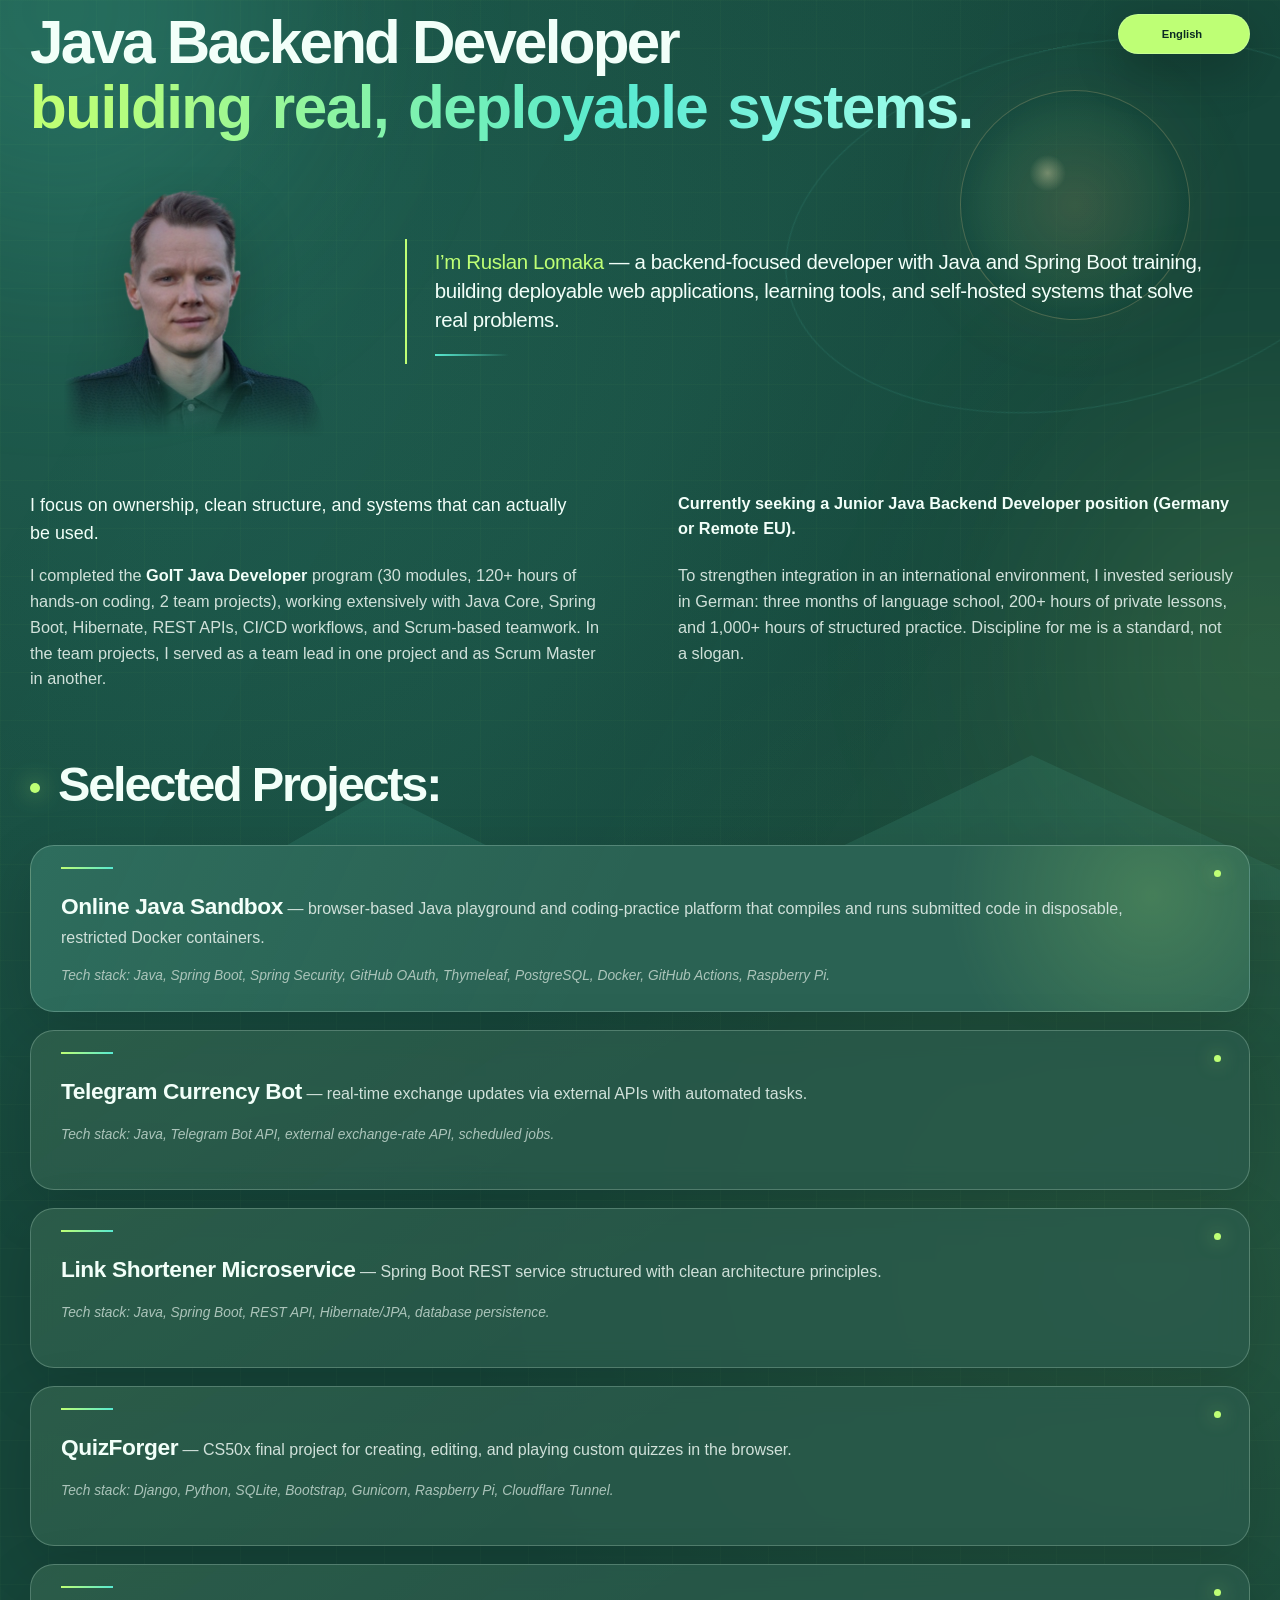
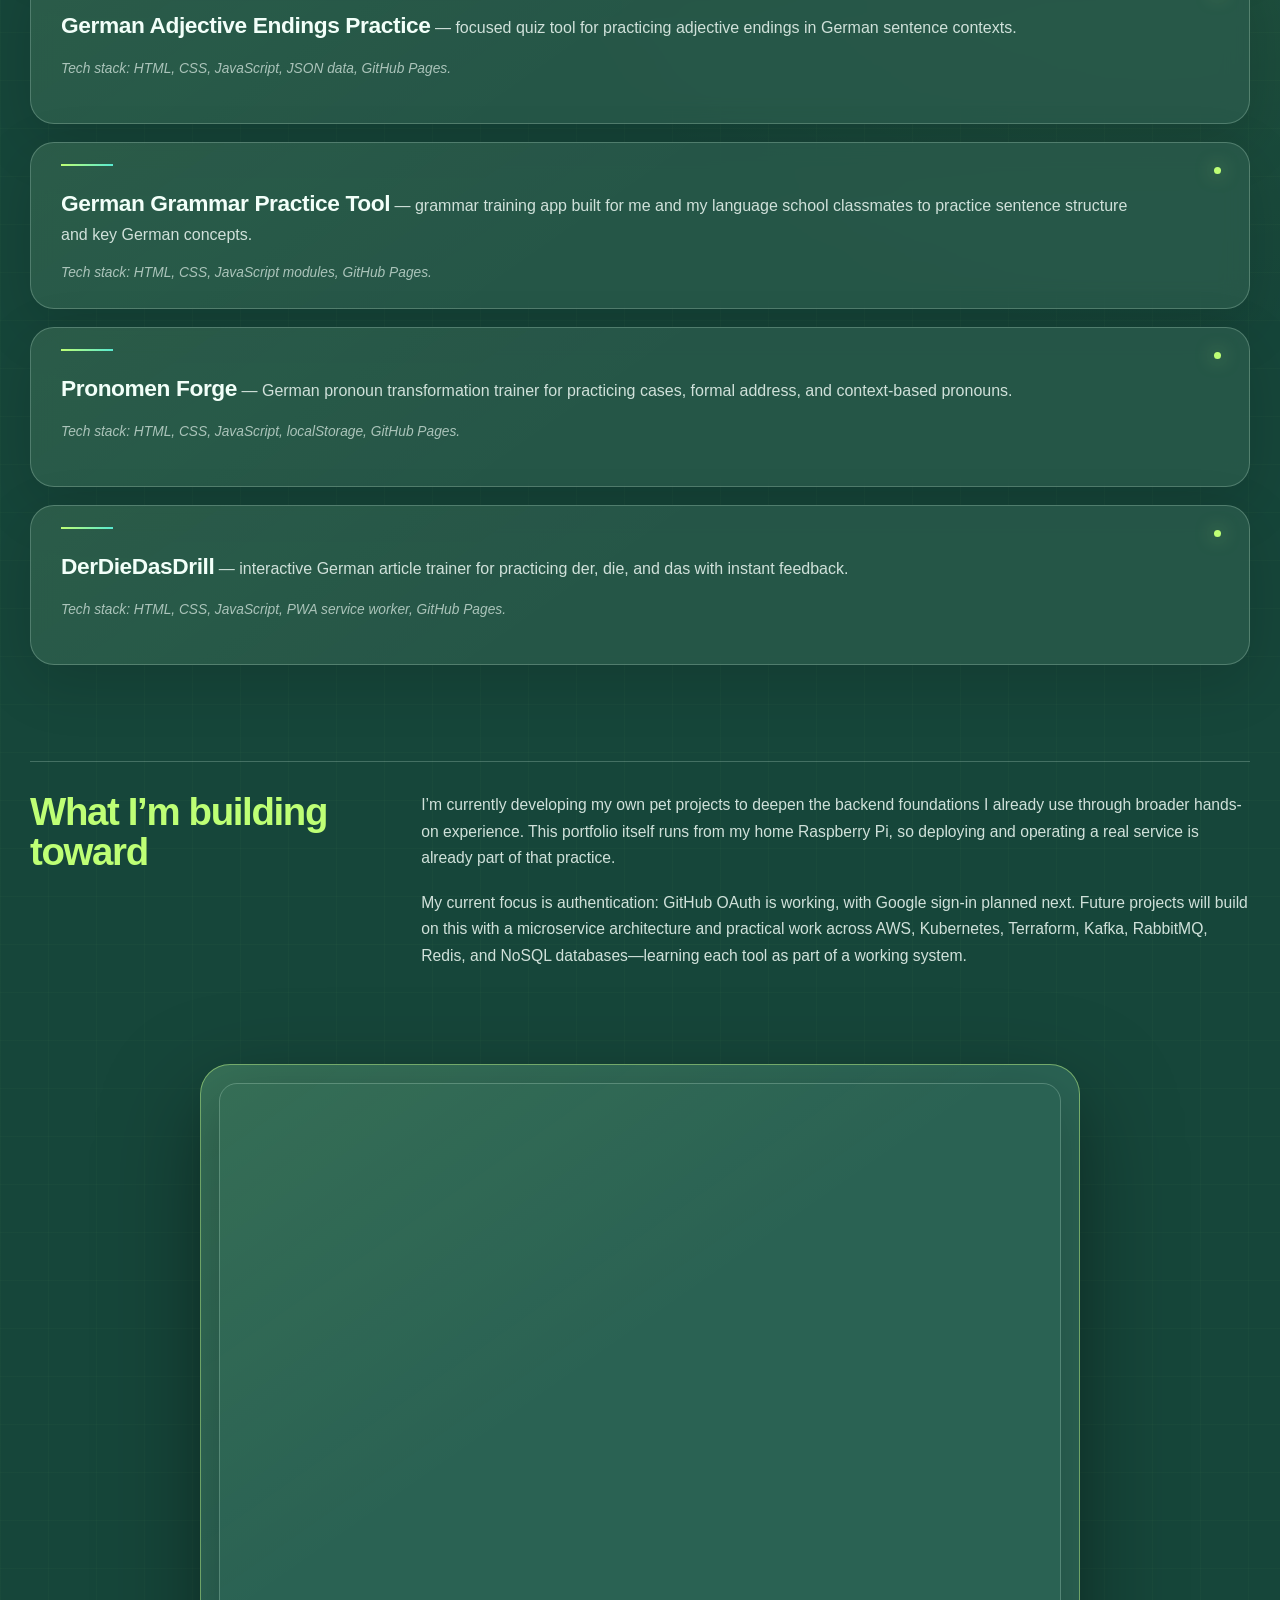
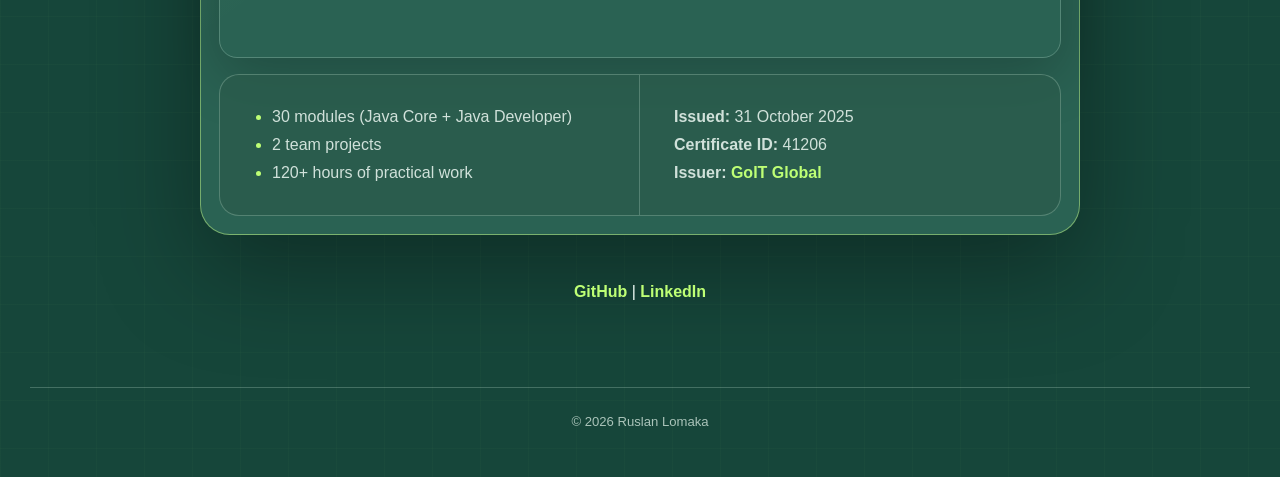
==== commit 6a011718: "Reduce headline scale" ====
--- a/src/index.html
+++ b/src/index.html
@@ -9,7 +9,7 @@
     <meta property="og:title" content="Ruslan Lomaka – Java Backend Developer">
     <meta property="og:description" content="Java backend developer building production-ready services with Spring Boot, REST APIs, and DevOps discipline.">
     <meta property="og:image" content="photo.jpeg">
-    <link rel="stylesheet" href="styles.css?v=20260809-18">
+    <link rel="stylesheet" href="styles.css?v=20260809-19">
     <script src="main.js?v=20260809-6" defer></script>
 </head>
 
--- a/src/styles.css
+++ b/src/styles.css
@@ -226,10 +226,10 @@
     margin: 0 0 24px;
     padding-top: 0;
     font-family: "Aptos Display", "Segoe UI", Arial, sans-serif;
-    font-size: clamp(3rem, 5.6vw, 5.2rem);
+    font-size: clamp(2.7rem, 4.7vw, 4.45rem);
     font-weight: 700;
     letter-spacing: -0.046em;
-    line-height: 0.98;
+    line-height: 0.96;
 }
 
 h1 span {
@@ -239,14 +239,14 @@
 h1 span:last-child {
     width: max-content;
     max-width: 100%;
-    margin-top: 0.17em;
+    margin-top: 0.08em;
     padding-bottom: 0.08em;
     background: linear-gradient(96deg, var(--lime) 4%, var(--mint) 62%, #a6ffed 100%);
     background-clip: text;
     color: transparent;
     -webkit-background-clip: text;
     letter-spacing: -0.025em;
-    line-height: 1.08;
+    line-height: 1.02;
     word-spacing: 0.08em;
 }
 
@@ -671,7 +671,7 @@
 
     h1 {
         margin-bottom: 34px;
-        font-size: clamp(3rem, 11.5vw, 5.2rem);
+        font-size: clamp(2.7rem, 9.8vw, 4.45rem);
     }
 
     .content {
@@ -733,7 +733,7 @@
 
     h1 {
         padding-top: 24px;
-        font-size: clamp(2.65rem, 12.5vw, 4rem);
+        font-size: clamp(2.35rem, 10.5vw, 3.35rem);
         letter-spacing: -0.064em;
     }
 
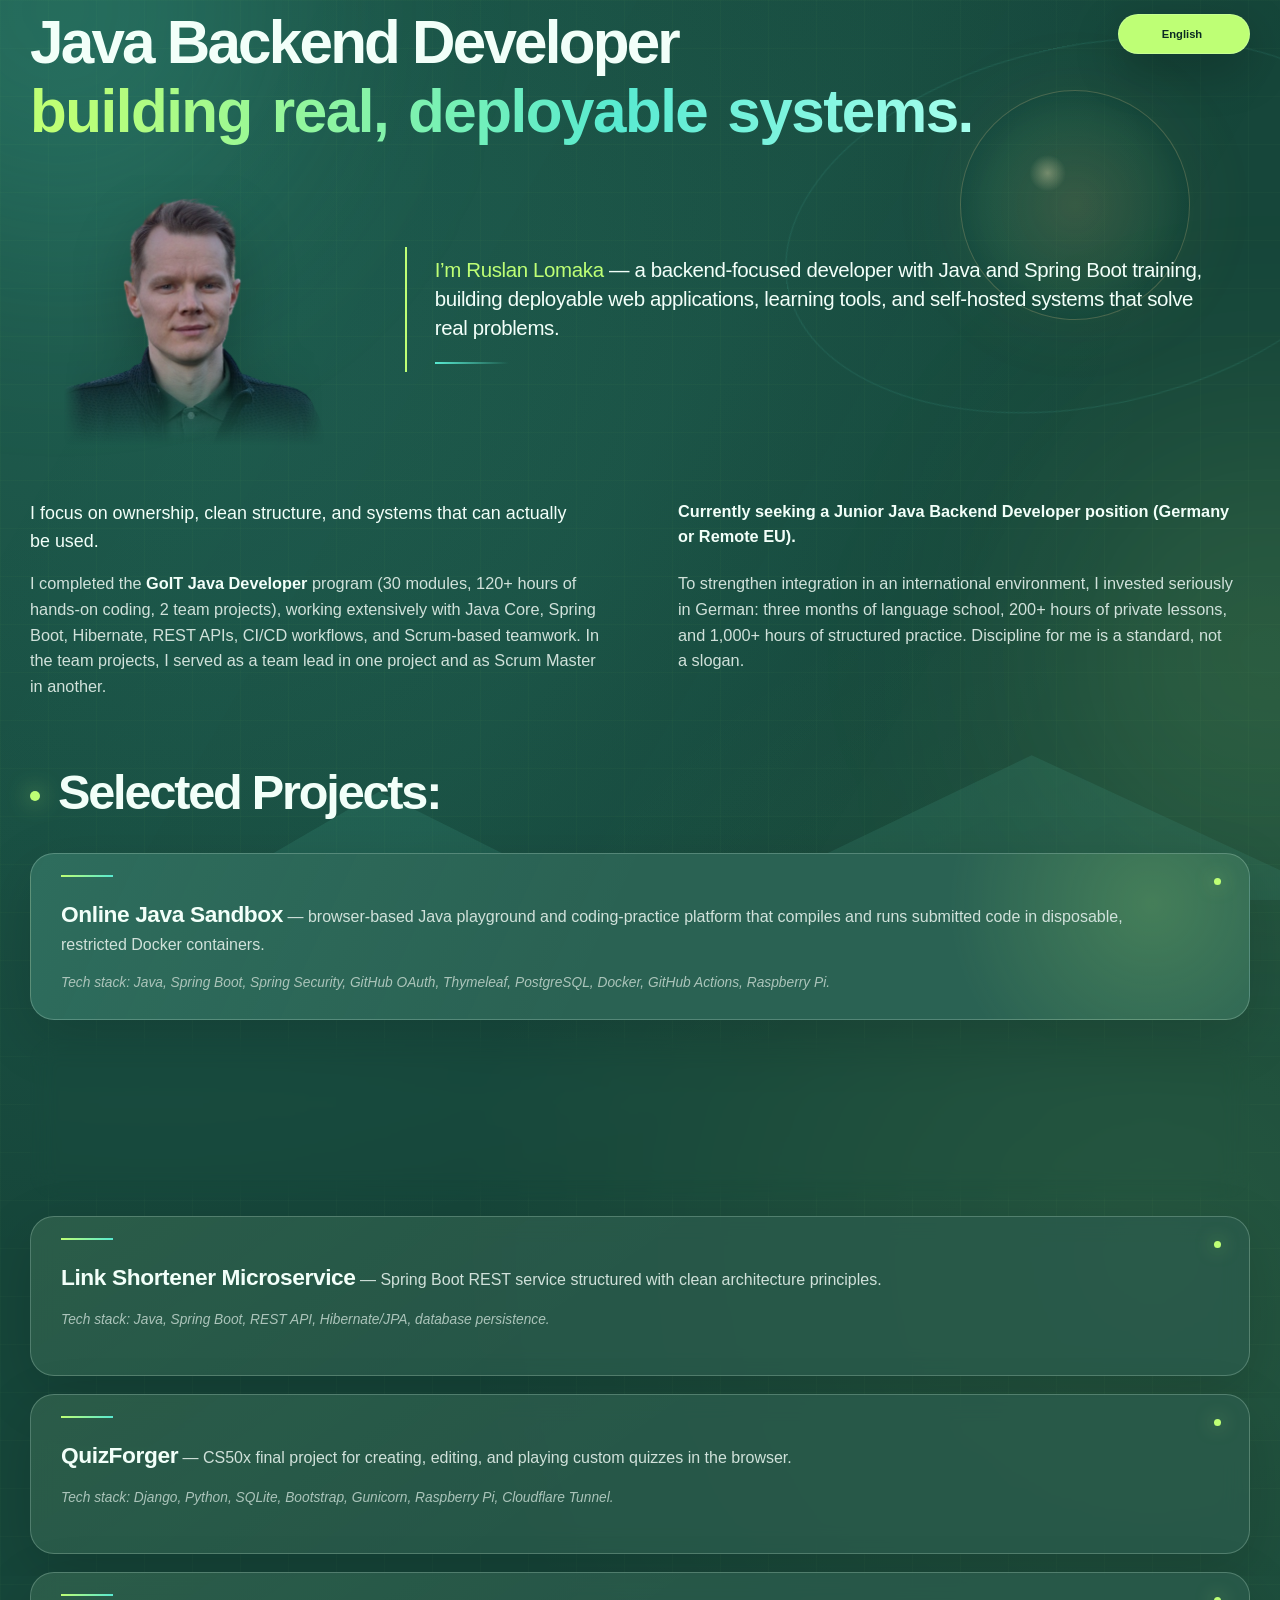
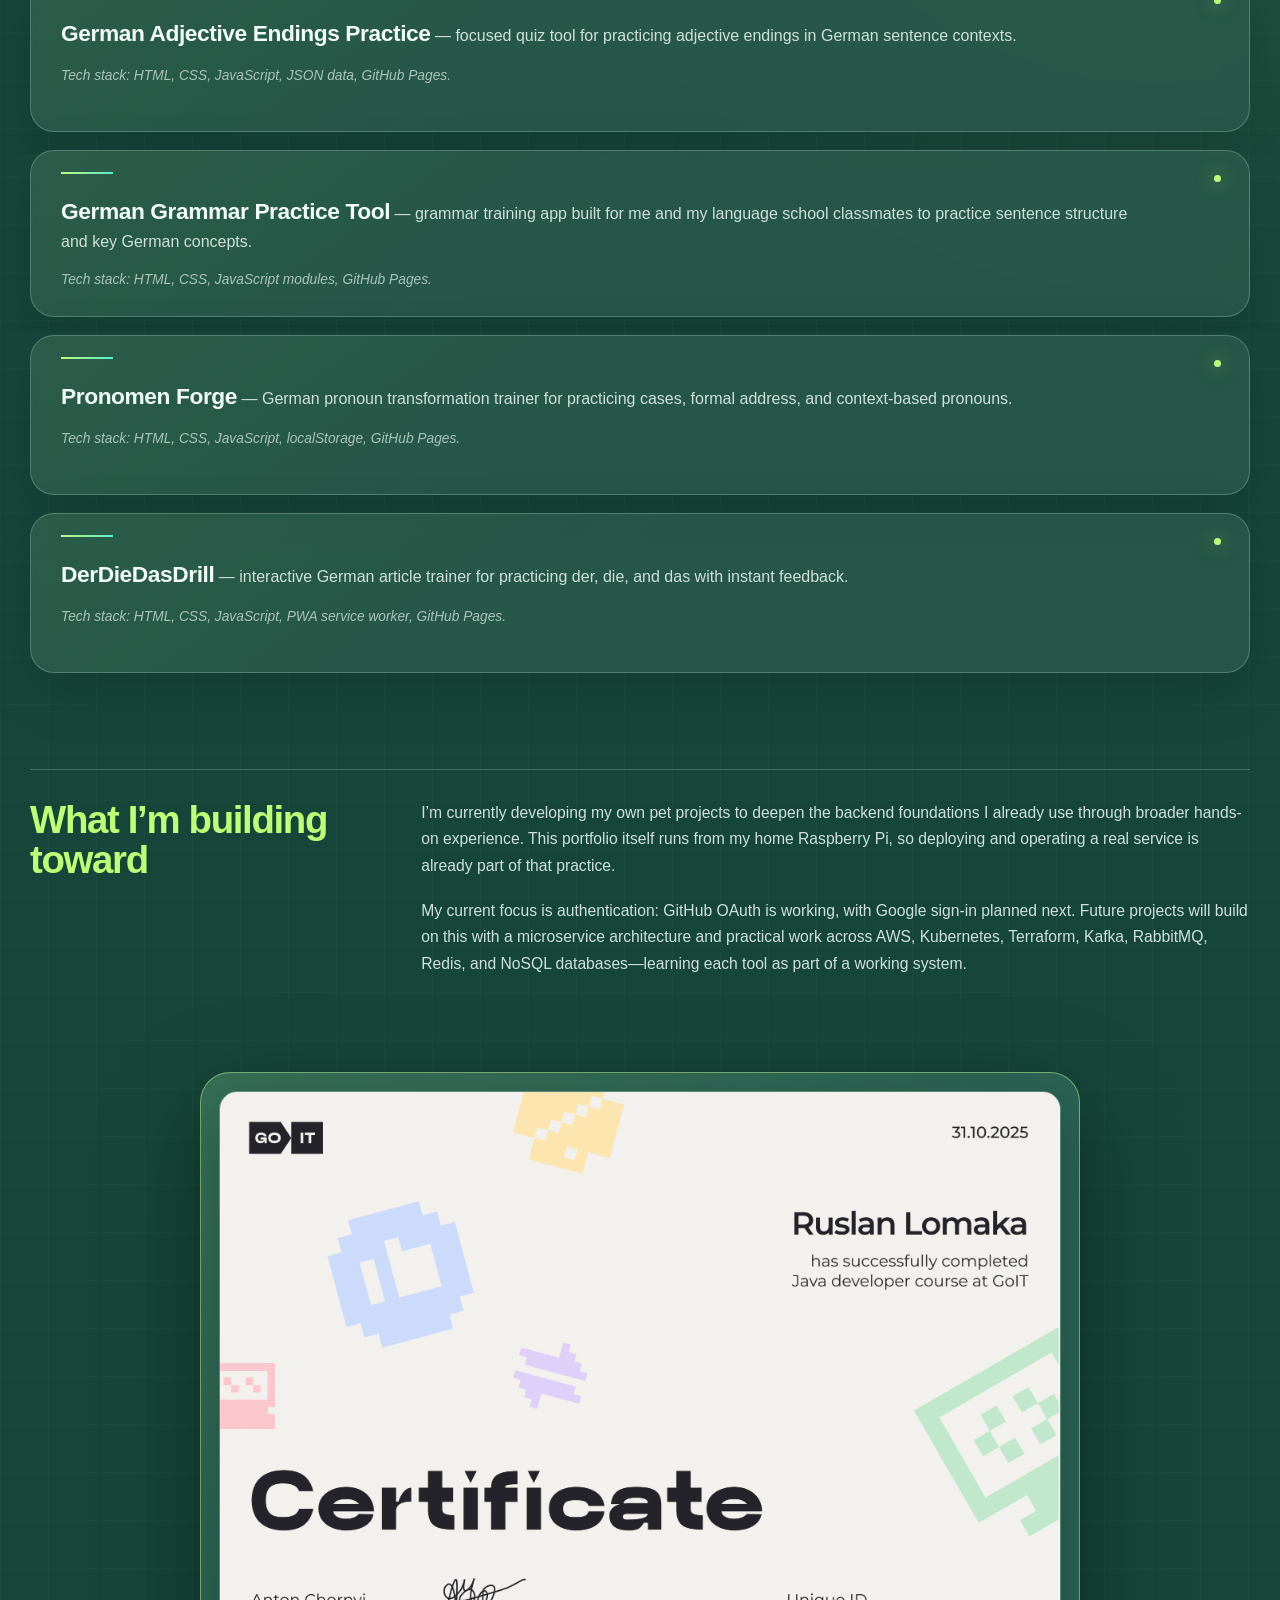
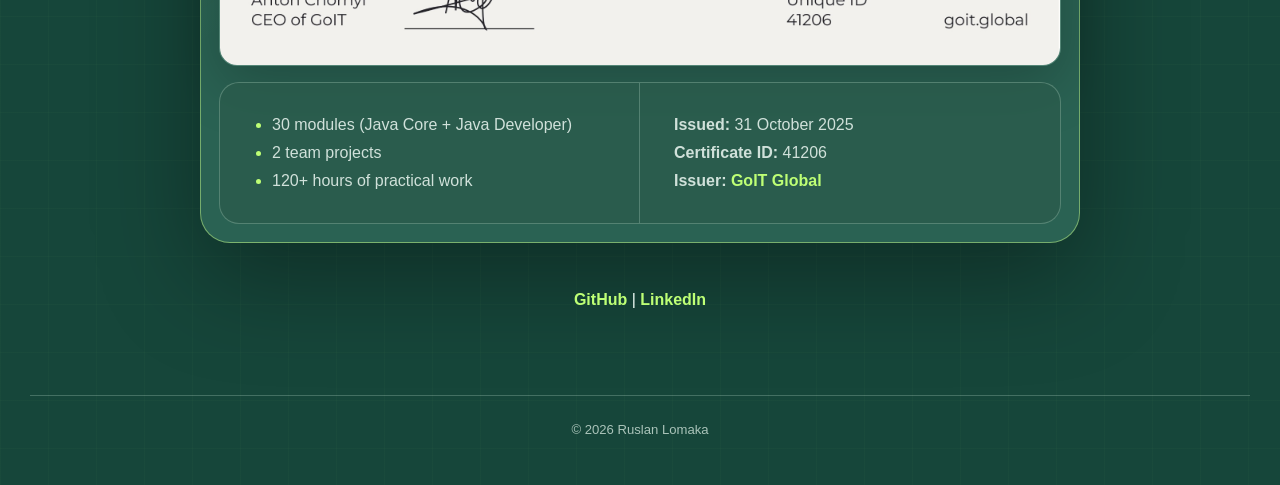
==== commit 7cf19e4a: "Translate certificate details and fix headline clipping" ====
--- a/src/index.html
+++ b/src/index.html
@@ -9,8 +9,8 @@
     <meta property="og:title" content="Ruslan Lomaka – Java Backend Developer">
     <meta property="og:description" content="Java backend developer building production-ready services with Spring Boot, REST APIs, and DevOps discipline.">
     <meta property="og:image" content="photo.jpeg">
-    <link rel="stylesheet" href="styles.css?v=20260809-19">
-    <script src="main.js?v=20260809-6" defer></script>
+    <link rel="stylesheet" href="styles.css?v=20260809-21">
+    <script src="main.js?v=20260809-7" defer></script>
 </head>
 
 <body>
@@ -362,7 +362,7 @@
         <div class="certificate-panel">
             <img src="cert.jpeg" alt="GoIT Java Certificate" class="cert" loading="lazy" decoding="async">
 
-            <div class="certificate-details">
+            <div class="certificate-details" data-certificate="en">
                 <ul>
                     <li>30 modules (Java Core + Java Developer)</li>
                     <li>2 team projects</li>
@@ -376,6 +376,36 @@
                     <a href="https://goit.global" target="_blank">GoIT Global</a>
                 </p>
             </div>
+
+            <div class="certificate-details" data-certificate="ua" lang="uk" hidden>
+                <ul>
+                    <li>30 модулів (Java Core + Java Developer)</li>
+                    <li>2 командні проєкти</li>
+                    <li>120+ годин практичної роботи</li>
+                </ul>
+
+                <p>
+                    <strong>Виданий:</strong> 31 жовтня 2025 року<br>
+                    <strong>ID сертифіката:</strong> 41206<br>
+                    <strong>Видавець:</strong>
+                    <a href="https://goit.global" target="_blank">GoIT Global</a>
+                </p>
+            </div>
+
+            <div class="certificate-details" data-certificate="de" lang="de" hidden>
+                <ul>
+                    <li>30 Module (Java Core + Java Developer)</li>
+                    <li>2 Teamprojekte</li>
+                    <li>120+ Stunden praktische Arbeit</li>
+                </ul>
+
+                <p>
+                    <strong>Ausgestellt:</strong> 31. Oktober 2025<br>
+                    <strong>Zertifikats-ID:</strong> 41206<br>
+                    <strong>Aussteller:</strong>
+                    <a href="https://goit.global" target="_blank">GoIT Global</a>
+                </p>
+            </div>
         </div>
 
         <p>
--- a/src/styles.css
+++ b/src/styles.css
@@ -240,13 +240,14 @@
     width: max-content;
     max-width: 100%;
     margin-top: 0.08em;
-    padding-bottom: 0.08em;
+    margin-bottom: -0.1em;
+    padding-bottom: 0.18em;
     background: linear-gradient(96deg, var(--lime) 4%, var(--mint) 62%, #a6ffed 100%);
     background-clip: text;
     color: transparent;
     -webkit-background-clip: text;
     letter-spacing: -0.025em;
-    line-height: 1.02;
+    line-height: 1.15;
     word-spacing: 0.08em;
 }
 
@@ -605,6 +606,10 @@
     overflow: hidden;
 }
 
+.certificate-details[hidden] {
+    display: none;
+}
+
 .certificate-details ul {
     margin: 0;
     padding: 28px 28px 28px 52px;
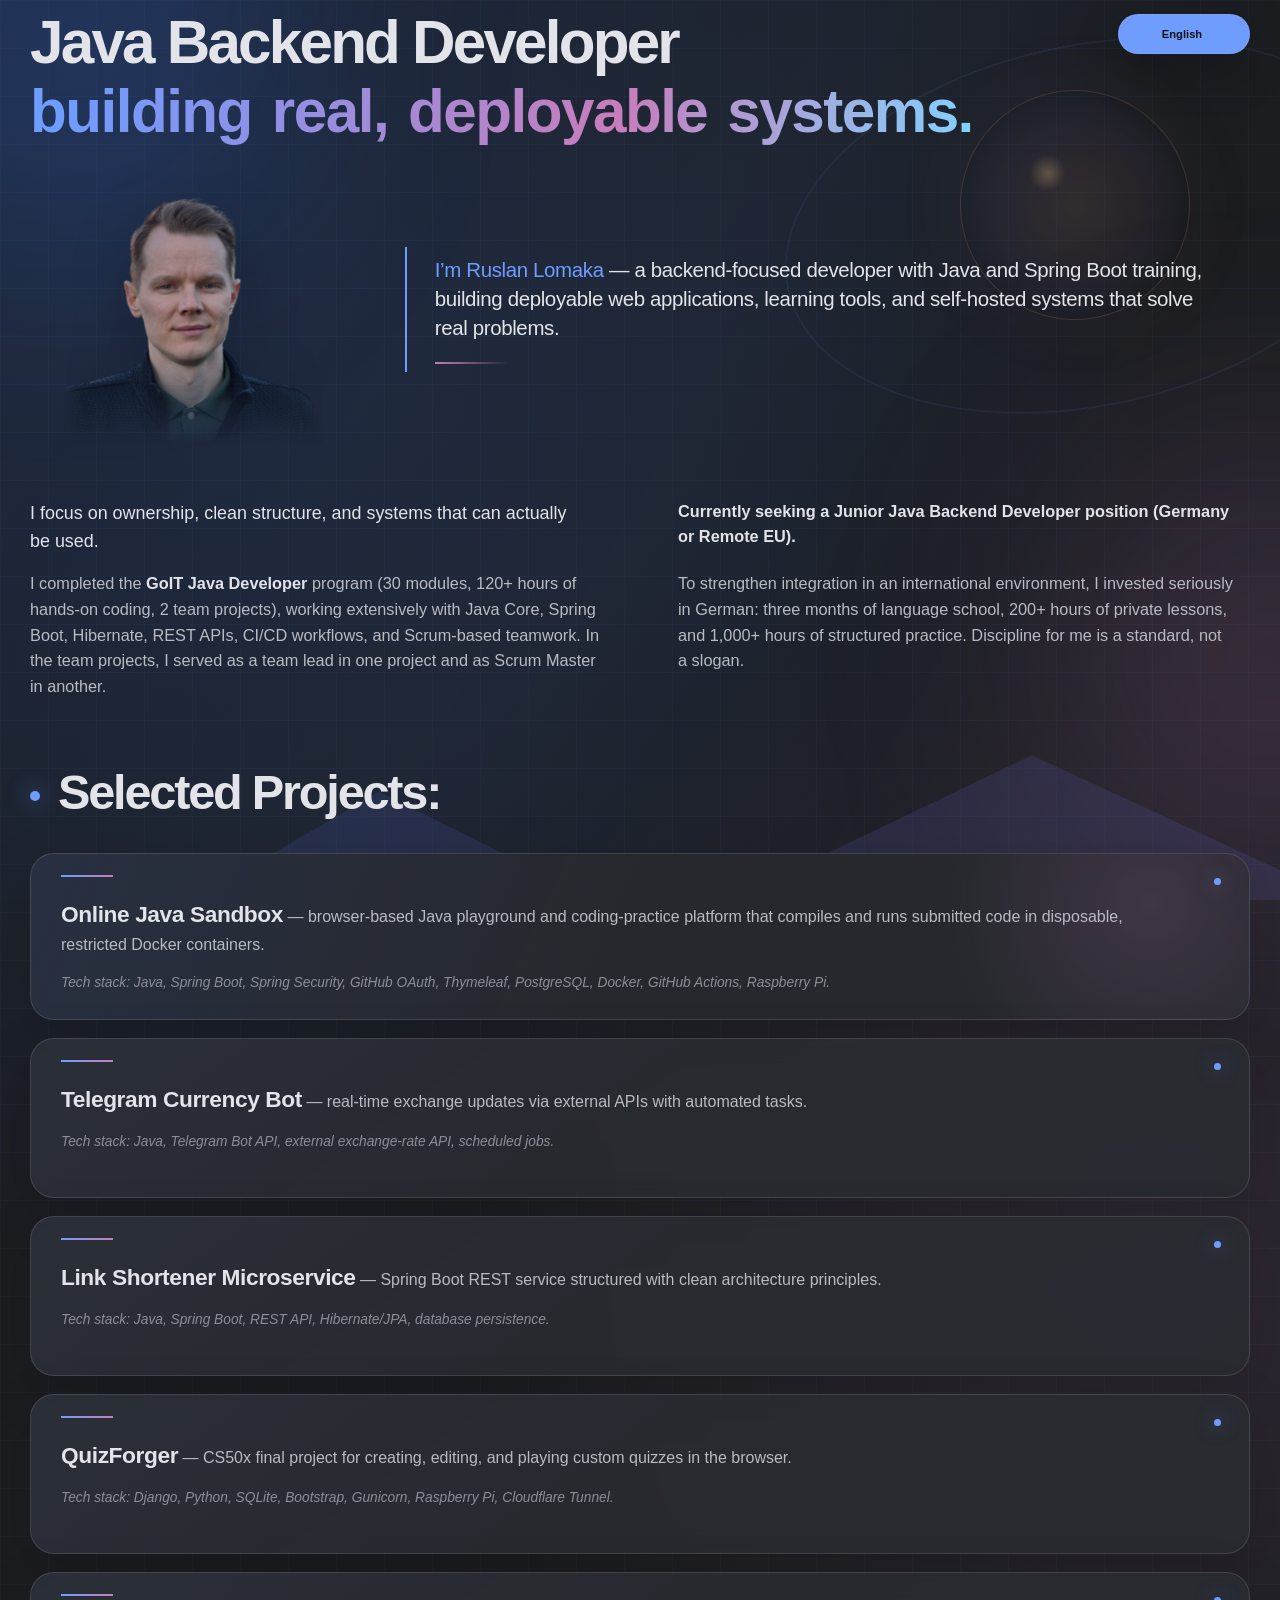
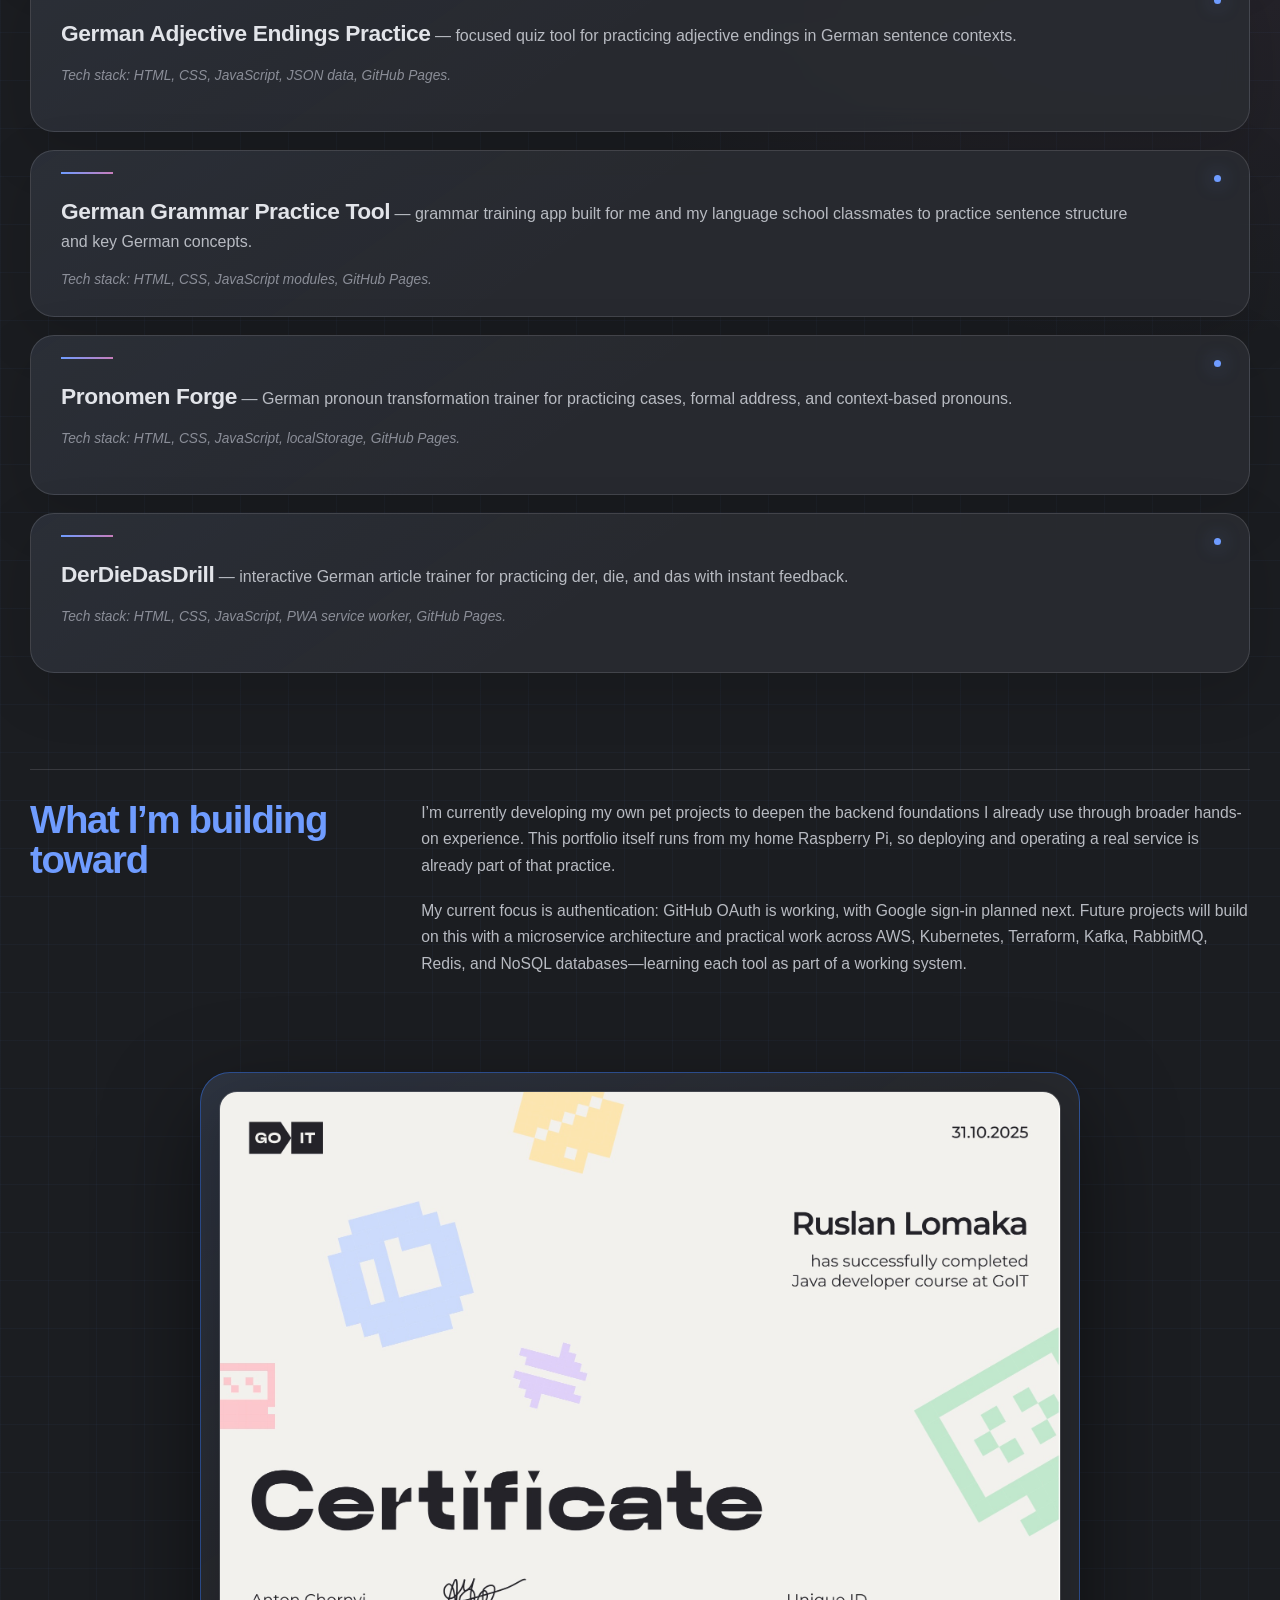
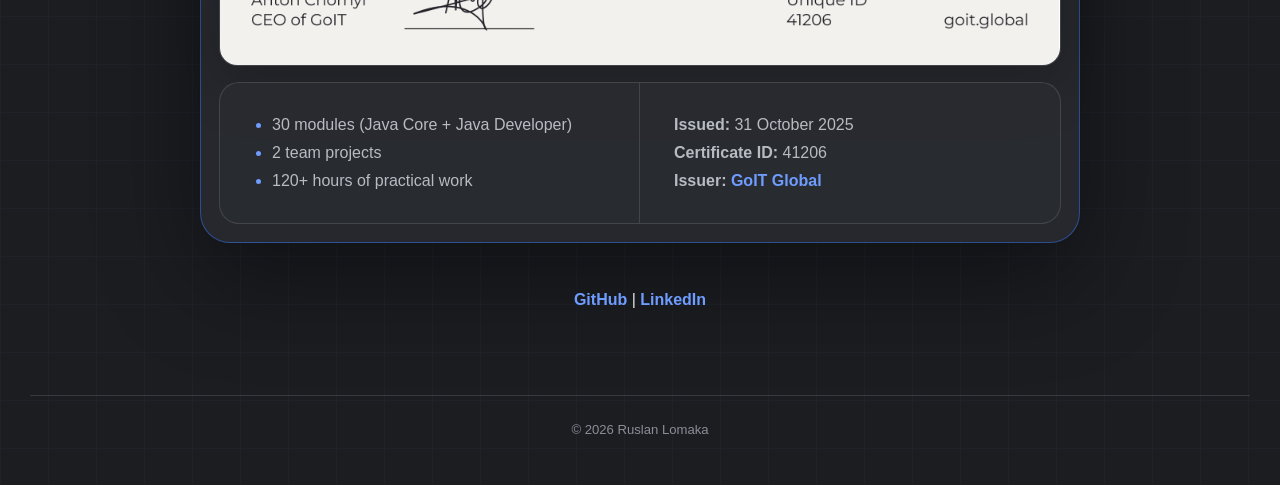
==== commit b9ef2576: "Adopt IntelliJ-inspired dark palette" ====
--- a/src/index.html
+++ b/src/index.html
@@ -9,7 +9,7 @@
     <meta property="og:title" content="Ruslan Lomaka – Java Backend Developer">
     <meta property="og:description" content="Java backend developer building production-ready services with Spring Boot, REST APIs, and DevOps discipline.">
     <meta property="og:image" content="photo.jpeg">
-    <link rel="stylesheet" href="styles.css?v=20260809-21">
+    <link rel="stylesheet" href="styles.css?v=20260809-22">
     <script src="main.js?v=20260809-7" defer></script>
 </head>
 
--- a/src/styles.css
+++ b/src/styles.css
@@ -4,19 +4,19 @@
     --parallax-mid: 0px;
     --parallax-fast: 0px;
     --parallax-spin: 0deg;
-    --bg: #16463a;
-    --bg-deep: #0a2b23;
-    --surface: rgba(43, 91, 76, 0.78);
-    --surface-solid: #2a6253;
-    --text: #f2fff9;
-    --muted: #d0e1da;
-    --quiet: #abc4ba;
-    --line: rgba(224, 255, 238, 0.23);
-    --line-bright: rgba(201, 255, 139, 0.48);
-    --lime: #beff75;
-    --mint: #58ead1;
-    --amber: #ffc477;
-    --shadow: 0 34px 100px rgba(0, 0, 0, 0.34);
+    --bg: #1b1d21;
+    --bg-deep: #111214;
+    --surface: rgba(42, 44, 49, 0.88);
+    --surface-solid: #26282d;
+    --text: #e2e4e9;
+    --muted: #b8bbc2;
+    --quiet: #8b8e98;
+    --line: rgba(188, 190, 196, 0.18);
+    --line-bright: rgba(53, 116, 240, 0.5);
+    --lime: #6f9cff;
+    --mint: #c77dbb;
+    --amber: #cf8e6d;
+    --shadow: 0 34px 100px rgba(0, 0, 0, 0.42);
 }
 
 * {
@@ -33,10 +33,10 @@
     padding: 14px 24px 24px;
     overflow-x: hidden;
     background:
-        linear-gradient(rgba(190, 255, 117, 0.025) 1px, transparent 1px),
-        linear-gradient(90deg, rgba(190, 255, 117, 0.025) 1px, transparent 1px),
-        radial-gradient(circle at 12% 7%, rgba(88, 234, 209, 0.14), transparent 28%),
-        radial-gradient(circle at 90% 34%, rgba(190, 255, 117, 0.09), transparent 26%),
+        linear-gradient(rgba(107, 156, 255, 0.035) 1px, transparent 1px),
+        linear-gradient(90deg, rgba(107, 156, 255, 0.035) 1px, transparent 1px),
+        radial-gradient(circle at 12% 7%, rgba(53, 116, 240, 0.16), transparent 28%),
+        radial-gradient(circle at 90% 34%, rgba(199, 125, 187, 0.11), transparent 26%),
         var(--bg);
     background-size: 48px 48px, 48px 48px, auto, auto, auto;
     color: var(--text);
@@ -47,7 +47,7 @@
     position: fixed;
     inset: 0;
     z-index: -1;
-    background: linear-gradient(120deg, transparent 15%, rgba(88, 234, 209, 0.025) 50%, transparent 75%);
+    background: linear-gradient(120deg, transparent 15%, rgba(107, 156, 255, 0.03) 50%, transparent 75%);
     content: "";
     pointer-events: none;
 }
@@ -66,12 +66,12 @@
     right: 7vw;
     width: clamp(150px, 18vw, 300px);
     aspect-ratio: 1;
-    border: 1px solid rgba(255, 214, 145, 0.3);
+    border: 1px solid rgba(207, 142, 109, 0.28);
     border-radius: 50%;
     background:
-        radial-gradient(circle at 38% 36%, rgba(255, 238, 185, 0.5), transparent 9%),
-        radial-gradient(circle, rgba(255, 196, 119, 0.2), rgba(201, 255, 139, 0.08) 52%, transparent 72%);
-    box-shadow: 0 0 100px rgba(255, 196, 119, 0.09);
+        radial-gradient(circle at 38% 36%, rgba(232, 190, 136, 0.42), transparent 9%),
+        radial-gradient(circle, rgba(207, 142, 109, 0.18), rgba(199, 125, 187, 0.07) 52%, transparent 72%);
+    box-shadow: 0 0 100px rgba(207, 142, 109, 0.08);
     opacity: 0.72;
     transform: translate3d(0, var(--parallax-slow), 0);
     will-change: transform;
@@ -83,7 +83,7 @@
     right: -9vw;
     width: clamp(340px, 48vw, 760px);
     aspect-ratio: 1.7;
-    border: 1px solid rgba(88, 234, 209, 0.16);
+    border: 1px solid rgba(107, 156, 255, 0.18);
     border-radius: 50%;
     opacity: 0.7;
     transform: translate3d(0, var(--parallax-mid), 0) rotate(calc(-12deg + var(--parallax-spin)));
@@ -101,7 +101,7 @@
 }
 
 .ridge-back {
-    background: linear-gradient(155deg, rgba(88, 234, 209, 0.12), rgba(52, 112, 92, 0.32));
+    background: linear-gradient(155deg, rgba(53, 116, 240, 0.12), rgba(91, 75, 138, 0.3));
     clip-path: polygon(0 62%, 12% 50%, 24% 65%, 38% 31%, 51% 58%, 68% 24%, 82% 51%, 100% 34%, 100% 100%, 0 100%);
     transform: translate3d(0, var(--parallax-mid), 0);
 }
@@ -109,7 +109,7 @@
 .ridge-front {
     bottom: -34vh;
     height: 64vh;
-    background: linear-gradient(180deg, rgba(17, 62, 51, 0.52), rgba(9, 39, 32, 0.9));
+    background: linear-gradient(180deg, rgba(37, 40, 47, 0.72), rgba(14, 15, 18, 0.95));
     clip-path: polygon(0 50%, 14% 64%, 31% 42%, 48% 68%, 64% 45%, 79% 61%, 100% 39%, 100% 100%, 0 100%);
     transform: translate3d(0, var(--parallax-slow), 0);
 }
@@ -127,13 +127,13 @@
 .ambient-one {
     top: -210px;
     left: -160px;
-    background: rgba(88, 234, 209, 0.17);
+    background: rgba(53, 116, 240, 0.2);
 }
 
 .ambient-two {
     right: -210px;
     bottom: 3%;
-    background: rgba(190, 255, 117, 0.13);
+    background: rgba(199, 125, 187, 0.16);
 }
 
 main {
@@ -165,7 +165,7 @@
 .lang-btns:hover,
 .lang-btns:focus-within {
     width: 292px;
-    background: rgba(8, 31, 25, 0.94);
+    background: rgba(22, 23, 26, 0.96);
 }
 
 .lang-btns button {
@@ -242,7 +242,7 @@
     margin-top: 0.08em;
     margin-bottom: -0.1em;
     padding-bottom: 0.18em;
-    background: linear-gradient(96deg, var(--lime) 4%, var(--mint) 62%, #a6ffed 100%);
+    background: linear-gradient(96deg, var(--lime) 4%, var(--mint) 62%, #82d2ff 100%);
     background-clip: text;
     color: transparent;
     -webkit-background-clip: text;
@@ -289,11 +289,11 @@
     inset: 12px -14px -10px 14px;
     z-index: -2;
     border: 0;
-    border: 1px solid rgba(224, 255, 238, 0.15);
+    border: 1px solid rgba(188, 190, 196, 0.15);
     border-radius: 26px 26px 0 0;
     background:
-        linear-gradient(145deg, rgba(201, 255, 139, 0.13), rgba(88, 234, 209, 0.04)),
-        rgba(15, 58, 47, 0.2);
+        linear-gradient(145deg, rgba(107, 156, 255, 0.13), rgba(199, 125, 187, 0.04)),
+        rgba(31, 33, 38, 0.24);
     backdrop-filter: blur(12px);
     content: "";
 }
@@ -308,7 +308,7 @@
     border: 0;
     border-radius: 0;
     background: linear-gradient(90deg, transparent, var(--mint), var(--lime));
-    box-shadow: 0 0 18px rgba(190, 255, 117, 0.28);
+    box-shadow: 0 0 18px rgba(107, 156, 255, 0.3);
     content: "";
 }
 
@@ -317,8 +317,8 @@
     inset: -10px 46% 48% -10px;
     z-index: -3;
     border: 0;
-    border-top: 1px solid rgba(201, 255, 139, 0.42);
-    border-left: 1px solid rgba(88, 234, 209, 0.34);
+    border-top: 1px solid rgba(107, 156, 255, 0.42);
+    border-left: 1px solid rgba(199, 125, 187, 0.34);
     border-radius: 18px 0 0 0;
     background: transparent;
 }
@@ -395,7 +395,7 @@
     margin-right: 18px;
     border-radius: 50%;
     background: var(--lime);
-    box-shadow: 0 0 22px rgba(190, 255, 117, 0.8);
+    box-shadow: 0 0 22px rgba(107, 156, 255, 0.72);
     content: "";
     vertical-align: middle;
 }
@@ -421,7 +421,7 @@
     border: 1px solid var(--line);
     border-radius: 24px;
     background:
-        linear-gradient(145deg, rgba(190, 255, 117, 0.035), transparent 48%),
+        linear-gradient(145deg, rgba(107, 156, 255, 0.045), transparent 48%),
         var(--surface);
     box-shadow: 0 18px 60px rgba(0, 0, 0, 0.14);
     color: var(--muted);
@@ -449,20 +449,20 @@
     height: 7px;
     border-radius: 50%;
     background: var(--lime);
-    box-shadow: 0 0 18px rgba(190, 255, 117, 0.6);
+    box-shadow: 0 0 18px rgba(107, 156, 255, 0.58);
     content: "";
 }
 
 .projects-list li:first-child {
     background:
-        radial-gradient(circle at 92% 30%, rgba(190, 255, 117, 0.18), transparent 18%),
-        linear-gradient(115deg, rgba(88, 234, 209, 0.08), transparent 48%),
+        radial-gradient(circle at 92% 30%, rgba(199, 125, 187, 0.16), transparent 18%),
+        linear-gradient(115deg, rgba(53, 116, 240, 0.1), transparent 48%),
         var(--surface-solid);
 }
 
 .projects-list li:hover {
     border-color: var(--line-bright);
-    background-color: rgba(21, 53, 43, 0.92);
+    background-color: rgba(34, 36, 42, 0.94);
     transform: translateY(-4px);
 }
 
@@ -581,7 +581,7 @@
     border: 1px solid var(--line-bright);
     border-radius: 30px;
     background:
-        linear-gradient(145deg, rgba(190, 255, 117, 0.08), transparent 42%),
+        linear-gradient(145deg, rgba(107, 156, 255, 0.09), transparent 42%),
         var(--surface-solid);
     box-shadow: var(--shadow);
 }
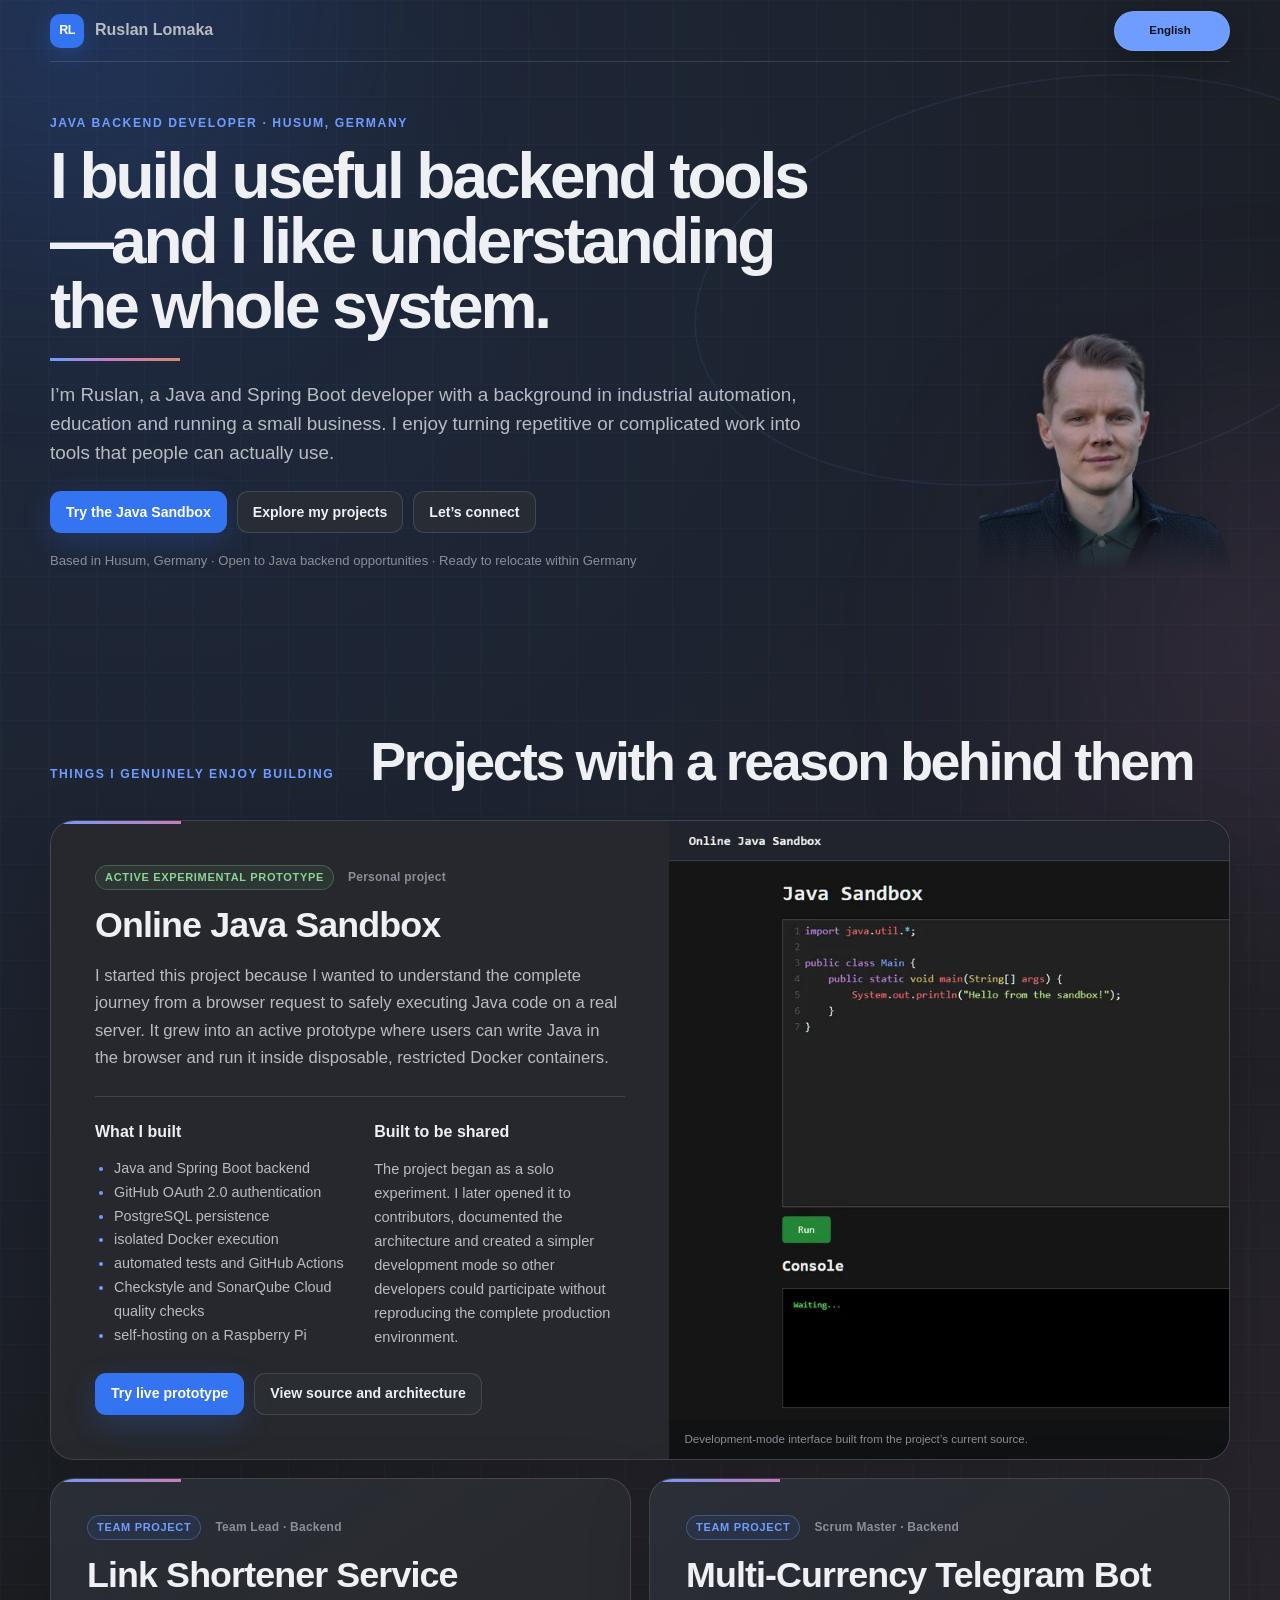
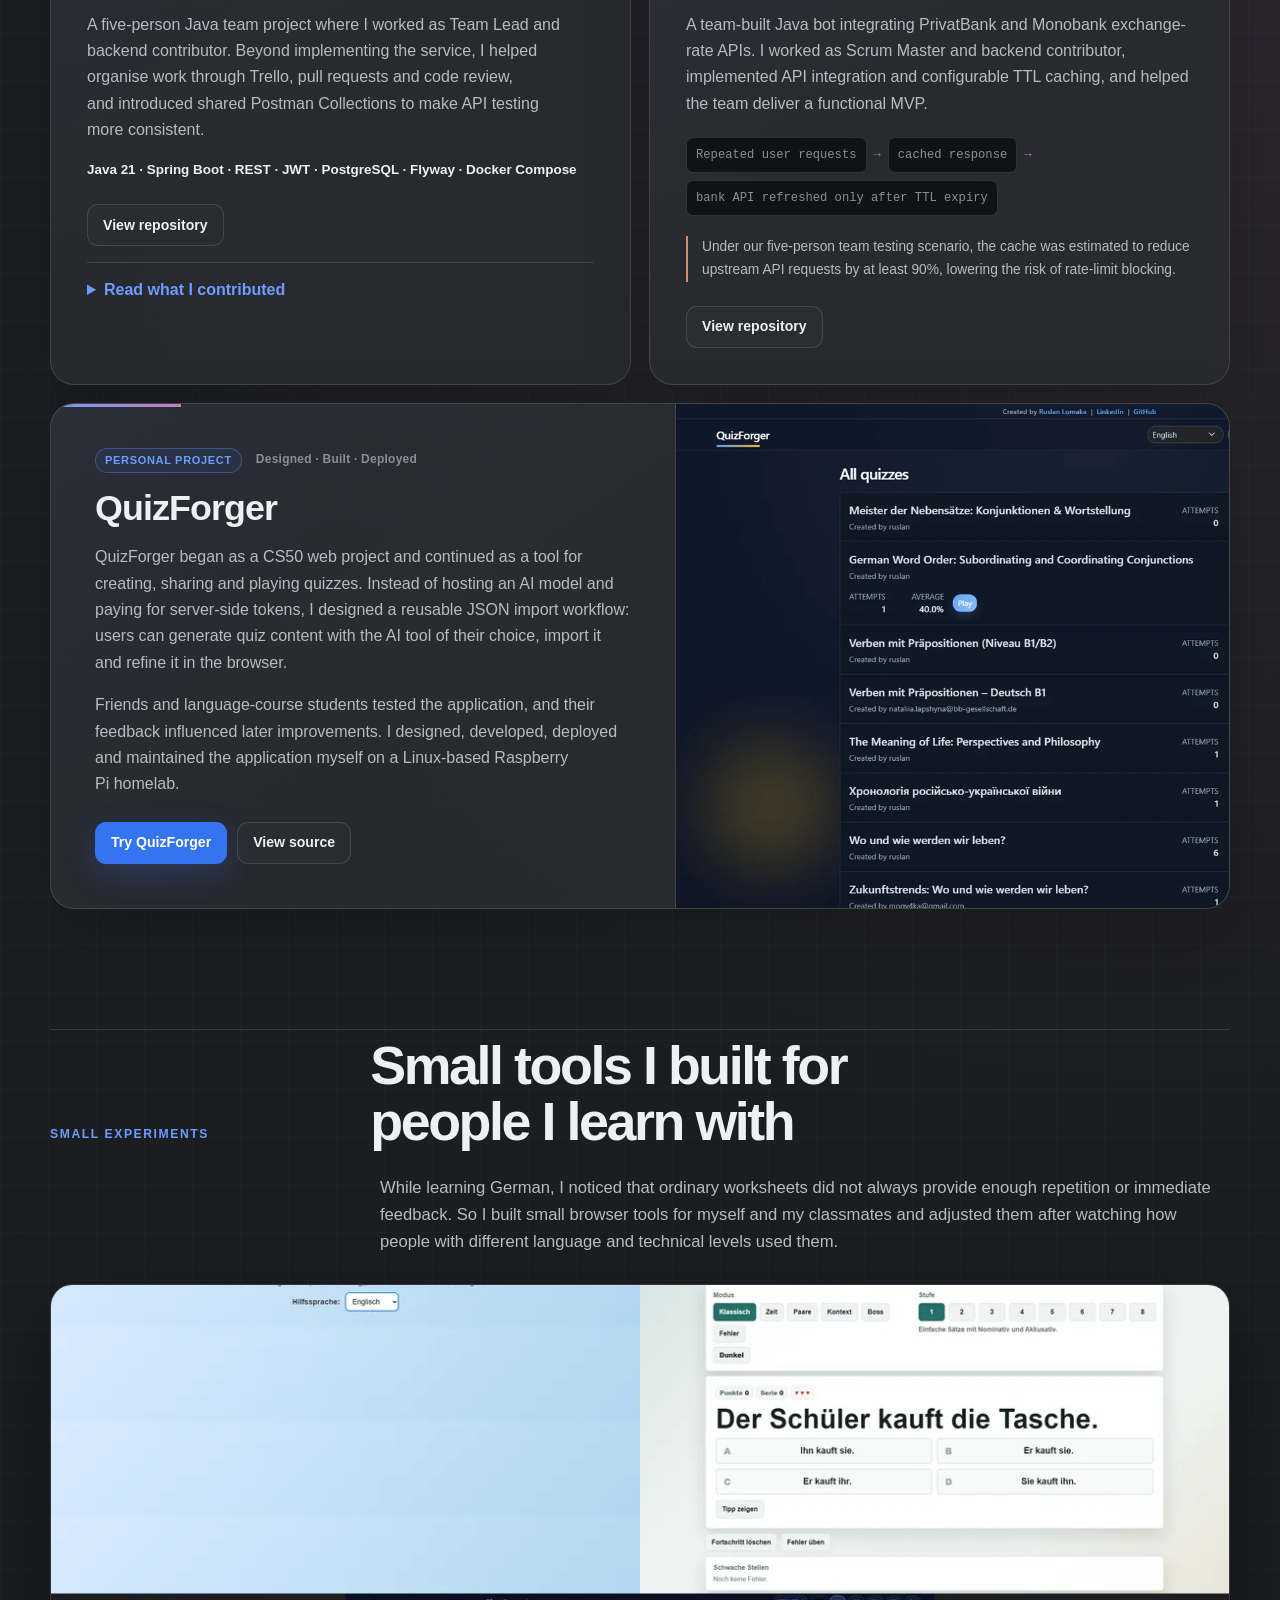
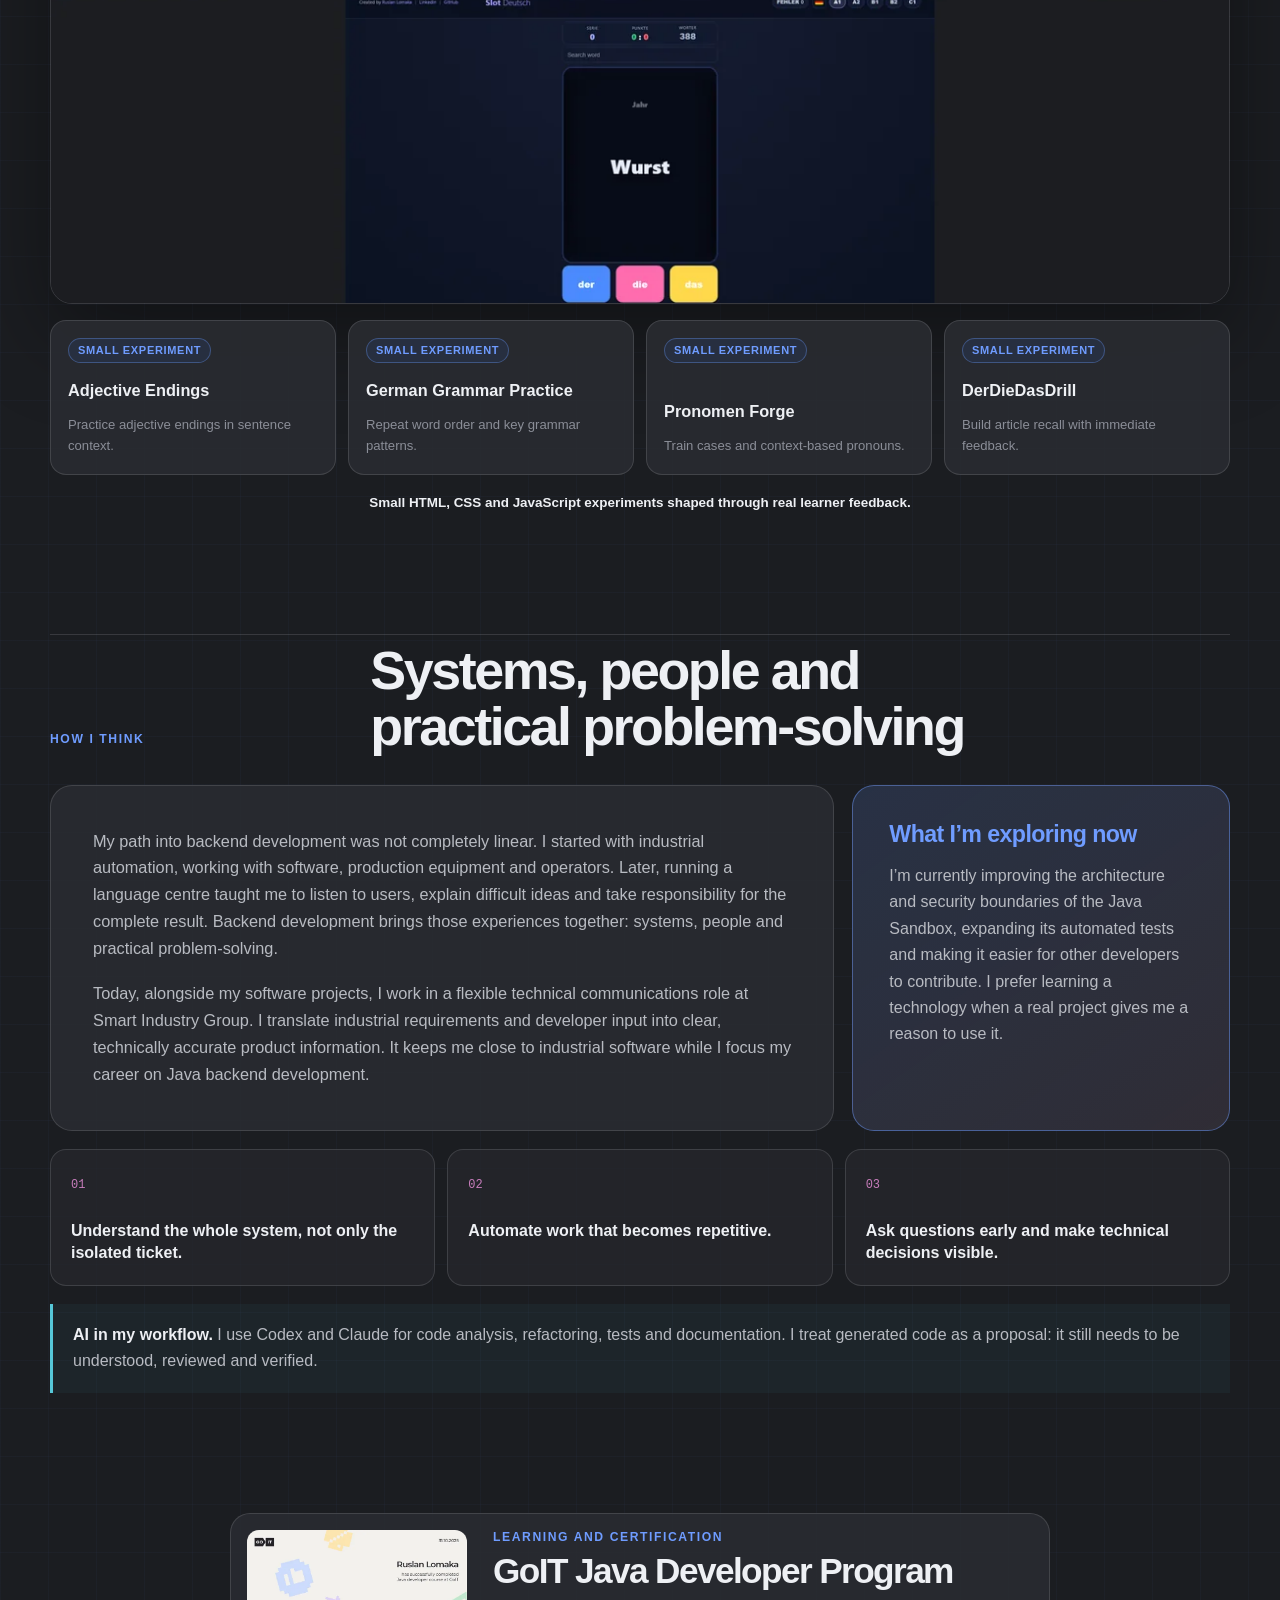
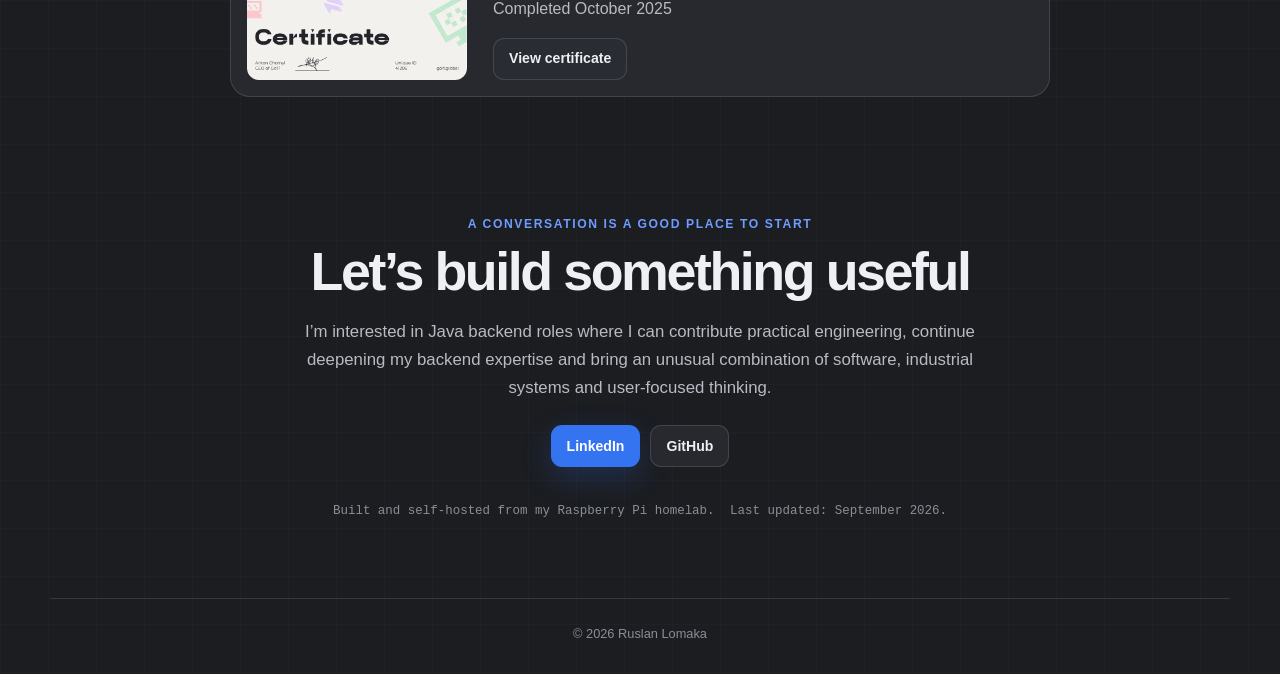
==== commit 7f802fef: "Redesign portfolio around projects and personal story" ====
--- a/src/index.html
+++ b/src/index.html
@@ -2,422 +2,202 @@
 <html lang="en">
 <head>
     <meta charset="utf-8">
-    <title>Ruslan Lomaka – Java Backend Developer</title>
     <meta name="viewport" content="width=device-width, initial-scale=1">
-    <meta name="description" content="Ruslan Lomaka – Java backend developer focused on scalable, deployable services with Spring Boot, REST APIs, and CI/CD experience.">
+    <title>Ruslan Lomaka · Java Backend Developer</title>
+    <meta name="description" content="Personal portfolio of Ruslan Lomaka, a Java backend developer building Spring Boot applications, developer tools and self-hosted projects in Germany.">
+    <link rel="canonical" href="https://work.ruslanlomaka.org/">
+    <link rel="icon" type="image/png" href="assets/favicon.png">
     <meta property="og:type" content="website">
-    <meta property="og:title" content="Ruslan Lomaka – Java Backend Developer">
-    <meta property="og:description" content="Java backend developer building production-ready services with Spring Boot, REST APIs, and DevOps discipline.">
-    <meta property="og:image" content="photo.jpeg">
-    <link rel="stylesheet" href="styles.css?v=20260809-22">
-    <script src="main.js?v=20260809-7" defer></script>
+    <meta property="og:url" content="https://work.ruslanlomaka.org/">
+    <meta property="og:title" content="Ruslan Lomaka · Java Backend Developer">
+    <meta property="og:description" content="Java backend projects, developer tools and experiments built by Ruslan Lomaka with Spring Boot, Docker and a practical engineering mindset.">
+    <meta property="og:image" content="https://work.ruslanlomaka.org/assets/social-card.webp">
+    <meta property="og:image:width" content="1200">
+    <meta property="og:image:height" content="630">
+    <meta name="twitter:card" content="summary_large_image">
+    <meta name="twitter:title" content="Ruslan Lomaka · Java Backend Developer">
+    <meta name="twitter:description" content="Java backend projects, developer tools and experiments built with Spring Boot, Docker and a practical engineering mindset.">
+    <meta name="twitter:image" content="https://work.ruslanlomaka.org/assets/social-card.webp">
+    <link rel="stylesheet" href="styles.css?v=20260905-1">
+    <script src="main.js?v=20260905-1" defer></script>
+    <script type="application/ld+json">
+    {
+      "@context": "https://schema.org",
+      "@type": "Person",
+      "name": "Ruslan Lomaka",
+      "jobTitle": "Java Backend Developer",
+      "url": "https://work.ruslanlomaka.org/",
+      "sameAs": ["https://github.com/RuslanLomaka", "https://www.linkedin.com/in/ruslan-lomaka"],
+      "address": {"@type": "PostalAddress", "addressCountry": "DE"}
+    }
+    </script>
 </head>
-
 <body>
-
 <div class="ambient ambient-one" aria-hidden="true"></div>
 <div class="ambient ambient-two" aria-hidden="true"></div>
 <div class="parallax-scene" aria-hidden="true">
-    <div class="parallax-sun"></div>
     <div class="parallax-orbit"></div>
     <div class="parallax-ridge ridge-back"></div>
     <div class="parallax-ridge ridge-front"></div>
 </div>
 
-<main>
-
-<div class="lang-btns" role="group" aria-label="Language selector">
-    <button type="button" data-lang="en" class="active" aria-pressed="true">English</button>
-    <button type="button" data-lang="ua" aria-pressed="false">Українська</button>
-    <button type="button" data-lang="de" aria-pressed="false">Deutsch</button>
-</div>
-
-<h1>
-    <span data-headline="role">Java Backend Developer</span>
-    <span data-headline="statement">building real, deployable systems.</span>
-</h1>
-
-<div class="content">
-
-    <div class="portrait-shell">
-        <div class="portrait-orbit" aria-hidden="true"></div>
-        <img src="photo-cutout.png?v=20260809-2" alt="Ruslan Lomaka photo" class="photo" loading="eager" decoding="async">
+<header class="site-header">
+    <a class="identity" href="#top" aria-label="Ruslan Lomaka, home">
+        <span class="identity-mark" aria-hidden="true">RL</span>
+        <span>Ruslan Lomaka</span>
+    </a>
+    <div class="lang-btns" role="group" aria-label="Language selector">
+        <button type="button" data-lang="en" class="active" aria-pressed="true">English</button>
+        <button type="button" data-lang="ua" aria-pressed="false">Українська</button>
+        <button type="button" data-lang="de" aria-pressed="false">Deutsch</button>
     </div>
-
-    <div class="section-text">
-
-        <!-- ENGLISH -->
-        <div id="desc-en" data-section="en" lang="en">
-
-            <p class="profile-intro">
-                <span class="profile-name">I’m Ruslan Lomaka</span>
-                <span class="profile-summary">— a backend-focused developer with Java and
-                    Spring Boot training, building deployable web applications, learning tools,
-                    and self-hosted systems that solve real problems.</span>
-            </p>
-
-            <div class="profile-details">
-                <p>
-                    I focus on ownership, clean structure, and systems that can actually be used.
-                </p>
-
-                <p>
-                    I completed the <strong>GoIT Java Developer</strong> program
-                    (30 modules, 120+ hours of hands-on coding, 2 team projects),
-                    working extensively with Java Core, Spring Boot, Hibernate,
-                    REST APIs, CI/CD workflows, and Scrum-based teamwork.
-                    In the team projects, I served as a team lead in one project
-                    and as Scrum Master in another.
-                </p>
-
-                <p>
-                    To strengthen integration in an international environment,
-                    I invested seriously in German:
-                    three months of language school,
-                    200+ hours of private lessons,
-                    and 1,000+ hours of structured practice.
-                    Discipline for me is a standard, not a slogan.
-                </p>
-
-                <p>
-                    <strong>Currently seeking a Junior Java Backend Developer position
-                        (Germany or Remote EU).</strong>
-                </p>
+</header>
+
+<main id="top">
+    <section class="hero" aria-labelledby="hero-title">
+        <div class="hero-copy">
+            <p class="eyebrow" data-i18n="heroEyebrow">Java backend developer · Husum, Germany</p>
+            <h1 id="hero-title" data-i18n="heroTitle">I build useful backend tools—and I like understanding the whole system.</h1>
+            <p class="hero-intro" data-i18n="heroIntro">I’m Ruslan, a Java and Spring Boot developer with a background in industrial automation, education and running a small business. I enjoy turning repetitive or complicated work into tools that people can actually use.</p>
+            <div class="actions hero-actions">
+                <a class="button button-primary" href="https://java.ruslanlomaka.org/sandbox" target="_blank" rel="noopener noreferrer" data-i18n="trySandbox">Try the Java Sandbox</a>
+                <a class="button" href="#projects" data-i18n="exploreProjects">Explore my projects</a>
+                <a class="button" href="https://www.linkedin.com/in/ruslan-lomaka" target="_blank" rel="noopener noreferrer" data-i18n="connect">Let’s connect</a>
             </div>
-
-            <p class="projects-heading"><strong>Selected Projects:</strong></p>
-
-            <ul class="projects-list">
-                <li>
-                    <strong><a href="https://java.ruslanlomaka.org" target="_blank" rel="noopener">Online Java Sandbox</a></strong> —
-                    browser-based Java playground and coding-practice platform that compiles and runs submitted code in disposable, restricted Docker containers.
-                    <em>Tech stack: Java, Spring Boot, Spring Security, GitHub OAuth, Thymeleaf, PostgreSQL, Docker, GitHub Actions, Raspberry Pi.</em>
-                </li>
-                <li>
-                    <strong><a href="https://github.com/AntonTsa/minyala-currency-bot" target="_blank" rel="noopener">Telegram Currency Bot</a></strong> —
-                    real-time exchange updates via external APIs with automated tasks.
-                    <em>Tech stack: Java, Telegram Bot API, external exchange-rate API, scheduled jobs.</em>
-                </li>
-                <li>
-                    <strong><a href="https://github.com/RuslanLomaka/GoitJavaDevProjLinkShortener" target="_blank" rel="noopener">Link Shortener Microservice</a></strong> —
-                    Spring Boot REST service structured with clean architecture principles.
-                    <em>Tech stack: Java, Spring Boot, REST API, Hibernate/JPA, database persistence.</em>
-                </li>
-                <li>
-                    <strong><a href="https://quiz.ruslanlomaka.org" target="_blank" rel="noopener">QuizForger</a></strong> —
-                    CS50x final project for creating, editing, and playing custom quizzes in the browser.
-                    <em>Tech stack: Django, Python, SQLite, Bootstrap, Gunicorn, Raspberry Pi, Cloudflare Tunnel.</em>
-                </li>
-                <li>
-                    <strong><a href="https://ruslanlomaka.github.io/adjectiveEndings/" target="_blank" rel="noopener">German Adjective Endings Practice</a></strong> —
-                    focused quiz tool for practicing adjective endings in German sentence contexts.
-                    <em>Tech stack: HTML, CSS, JavaScript, JSON data, GitHub Pages.</em>
-                </li>
-                <li>
-                    <strong><a href="https://ruslanlomaka.github.io/tema7_ubung/" target="_blank" rel="noopener">German Grammar Practice Tool</a></strong> —
-                    grammar training app built for me and my language school classmates to practice sentence structure and key German concepts.
-                    <em>Tech stack: HTML, CSS, JavaScript modules, GitHub Pages.</em>
-                </li>
-                <li>
-                    <strong><a href="https://ruslanlomaka.github.io/pronomen/" target="_blank" rel="noopener">Pronomen Forge</a></strong> —
-                    German pronoun transformation trainer for practicing cases, formal address, and context-based pronouns.
-                    <em>Tech stack: HTML, CSS, JavaScript, localStorage, GitHub Pages.</em>
-                </li>
-                <li>
-                    <strong><a href="https://ruslanlomaka.github.io/DerDieDasDrill/" target="_blank" rel="noopener">DerDieDasDrill</a></strong> —
-                    interactive German article trainer for practicing der, die, and das with instant feedback.
-                    <em>Tech stack: HTML, CSS, JavaScript, PWA service worker, GitHub Pages.</em>
-                </li>
-            </ul>
-
-            <div class="next-steps">
-                <h3>What I’m building toward</h3>
-                <div>
-                    <p>
-                        I’m currently developing my own pet projects to deepen the backend foundations
-                        I already use through broader hands-on experience. This portfolio itself runs
-                        from my home Raspberry Pi, so deploying and operating a real service is
-                        already part of that practice.
-                    </p>
-                    <p>
-                        My current focus is authentication: GitHub OAuth is working, with Google
-                        sign-in planned next. Future projects will build on this with a microservice
-                        architecture and practical work across AWS, Kubernetes, Terraform, Kafka,
-                        RabbitMQ, Redis, and NoSQL databases—learning each tool as part of a working system.
-                    </p>
+            <p class="availability" data-i18n="availability">Based in Husum, Germany · Open to Java backend opportunities · Ready to relocate within Germany</p>
+        </div>
+        <div class="portrait-shell">
+            <img src="photo-cutout.png?v=20260809-2" width="521" height="541" alt="Portrait of Ruslan Lomaka" class="photo" loading="eager" decoding="async" data-i18n-alt="portraitAlt">
+        </div>
+    </section>
+
+    <section class="projects-section" id="projects" aria-labelledby="projects-title">
+        <div class="section-heading">
+            <p class="eyebrow" data-i18n="projectsEyebrow">Things I genuinely enjoy building</p>
+            <h2 id="projects-title" data-i18n="projectsTitle">Projects with a reason behind them</h2>
+        </div>
+
+        <article class="project-card featured-project">
+            <div class="project-content">
+                <div class="project-meta"><span class="status status-active" data-i18n="sandboxStatus">Active experimental prototype</span><span data-i18n="personalProject">Personal project</span></div>
+                <h3>Online Java Sandbox</h3>
+                <p class="project-lead" data-i18n="sandboxIntro">I started this project because I wanted to understand the complete journey from a browser request to safely executing Java code on a real server. It grew into an active prototype where users can write Java in the browser and run it inside disposable, restricted Docker containers.</p>
+                <div class="feature-grid">
+                    <div>
+                        <h4 data-i18n="whatBuilt">What I built</h4>
+                        <ul class="build-list">
+                            <li data-i18n="built1">Java and Spring Boot backend</li>
+                            <li data-i18n="built2">GitHub OAuth 2.0 authentication</li>
+                            <li data-i18n="built3">PostgreSQL persistence</li>
+                            <li data-i18n="built4">isolated Docker execution</li>
+                            <li data-i18n="built5">automated tests and GitHub Actions</li>
+                            <li data-i18n="built6">Checkstyle and SonarQube Cloud quality checks</li>
+                            <li data-i18n="built7">self-hosting on a Raspberry Pi</li>
+                        </ul>
+                    </div>
+                    <div>
+                        <h4 data-i18n="sharedTitle">Built to be shared</h4>
+                        <p data-i18n="sharedText">The project began as a solo experiment. I later opened it to contributors, documented the architecture and created a simpler development mode so other developers could participate without reproducing the complete production environment.</p>
+                    </div>
+                </div>
+                <div class="actions">
+                    <a class="button button-primary" href="https://java.ruslanlomaka.org/sandbox" target="_blank" rel="noopener noreferrer" data-i18n="tryPrototype">Try live prototype</a>
+                    <a class="button" href="https://github.com/RuslanLomaka/OnlineJavaSandbox" target="_blank" rel="noopener noreferrer" data-i18n="sourceArchitecture">View source and architecture</a>
                 </div>
             </div>
-
-        </div>
-
-        <!-- UKRAINIAN -->
-        <div id="desc-ua" data-section="ua" lang="uk" hidden>
-
-            <p class="profile-intro">
-                <span class="profile-name">Я Руслан Ломака</span>
-                <span class="profile-summary">— backend-орієнтований розробник
-                    з підготовкою в Java та Spring Boot, який створює вебзастосунки,
-                    навчальні інструменти та self-hosted системи, що вирішують реальні задачі.</span>
-            </p>
-
-            <div class="profile-details">
-                <p>
-                    Я орієнтуюся на відповідальність, чисту архітектуру та практичну користь систем.
-                </p>
-
-                <p>
-                    Я завершив програму <strong>GoIT Java Developer</strong>
-                    (30 модулів, 120+ годин практики, 2 командні проєкти),
-                    працюючи з Java Core, Spring Boot, Hibernate,
-                    REST API, CI/CD та командною роботою за Scrum.
-                    У командних проєктах я був team lead в одному проєкті
-                    та Scrum Master в іншому.
-                </p>
-
-                <p>
-                    Для інтеграції в міжнародному середовищі
-                    я інвестував у вивчення німецької:
-                    три місяці мовної школи,
-                    200+ годин приватних занять
-                    та 1 000+ годин практики.
-                    Дисципліна для мене — це стандарт роботи.
-                </p>
-
-                <p>
-                    <strong>Відкритий до позиції Junior Java Backend Developer
-                        (Німеччина або Remote EU).</strong>
-                </p>
+            <figure class="project-visual">
+                <img src="assets/java-sandbox.webp" width="1200" height="750" alt="Online Java Sandbox development-mode editor interface" loading="eager" decoding="async" data-i18n-alt="sandboxAlt">
+                <figcaption data-i18n="sandboxCaption">Development-mode interface built from the project’s current source.</figcaption>
+            </figure>
+        </article>
+
+        <div class="project-grid">
+            <article class="project-card">
+                <div class="project-meta"><span class="status" data-i18n="teamProject">Team project</span><span>Team Lead · Backend</span></div>
+                <h3>Link Shortener Service</h3>
+                <p data-i18n="shortenerText">A five-person Java team project where I worked as Team Lead and backend contributor. Beyond implementing the service, I helped organise work through Trello, pull requests and code review, and introduced shared Postman Collections to make API testing more consistent.</p>
+                <p class="stack">Java 21 · Spring Boot · REST · JWT · PostgreSQL · Flyway · Docker Compose</p>
+                <div class="actions"><a class="button" href="https://github.com/RuslanLomaka/GoitJavaDevProjLinkShortener" target="_blank" rel="noopener noreferrer" data-i18n="viewRepository">View repository</a></div>
+                <details class="contribution"><summary data-i18n="contributionTitle">Read what I contributed</summary><p data-i18n="contributionText">I combined hands-on backend work with team coordination: clarifying tasks, reviewing pull requests and creating a repeatable API-testing workflow the whole team could use.</p></details>
+            </article>
+
+            <article class="project-card">
+                <div class="project-meta"><span class="status" data-i18n="teamProject">Team project</span><span>Scrum Master · Backend</span></div>
+                <h3>Multi-Currency Telegram Bot</h3>
+                <p data-i18n="botText">A team-built Java bot integrating PrivatBank and Monobank exchange-rate APIs. I worked as Scrum Master and backend contributor, implemented API integration and configurable TTL caching, and helped the team deliver a functional MVP.</p>
+                <div class="cache-flow" aria-label="Cache flow" data-i18n-aria="cacheLabel"><span data-i18n="cache1">Repeated user requests</span><b>→</b><span data-i18n="cache2">cached response</span><b>→</b><span data-i18n="cache3">bank API refreshed only after TTL expiry</span></div>
+                <p class="note" data-i18n="cacheNote">Under our five-person team testing scenario, the cache was estimated to reduce upstream API requests by at least 90%, lowering the risk of rate-limit blocking.</p>
+                <div class="actions"><a class="button" href="https://github.com/AntonTsa/minyala-currency-bot" target="_blank" rel="noopener noreferrer" data-i18n="viewRepository">View repository</a></div>
+            </article>
+
+            <article class="project-card project-with-image">
+                <div class="project-content">
+                    <div class="project-meta"><span class="status" data-i18n="personalProject">Personal project</span><span data-i18n="quizOwnership">Designed · Built · Deployed</span></div>
+                    <h3>QuizForger</h3>
+                    <p data-i18n="quizText1">QuizForger began as a CS50 web project and continued as a tool for creating, sharing and playing quizzes. Instead of hosting an AI model and paying for server-side tokens, I designed a reusable JSON import workflow: users can generate quiz content with the AI tool of their choice, import it and refine it in the browser.</p>
+                    <p data-i18n="quizText2">Friends and language-course students tested the application, and their feedback influenced later improvements. I designed, developed, deployed and maintained the application myself on a Linux-based Raspberry Pi homelab.</p>
+                    <div class="actions">
+                        <a class="button button-primary" href="https://quiz.ruslanlomaka.org" target="_blank" rel="noopener noreferrer" data-i18n="tryQuiz">Try QuizForger</a>
+                        <a class="button" href="https://github.com/RuslanLomaka/cs50quiz" target="_blank" rel="noopener noreferrer" data-i18n="viewSource">View source</a>
+                    </div>
+                </div>
+                <img src="assets/quizforger.webp" width="1200" height="750" alt="QuizForger quiz browser interface" loading="lazy" decoding="async" data-i18n-alt="quizAlt">
+            </article>
+        </div>
+    </section>
+
+    <section class="experiments-section" aria-labelledby="experiments-title">
+        <div class="section-heading"><p class="eyebrow" data-i18n="experimentsEyebrow">Small experiments</p><h2 id="experiments-title" data-i18n="experimentsTitle">Small tools I built for people I learn with</h2></div>
+        <p class="section-intro" data-i18n="experimentsIntro">While learning German, I noticed that ordinary worksheets did not always provide enough repetition or immediate feedback. So I built small browser tools for myself and my classmates and adjusted them after watching how people with different language and technical levels used them.</p>
+        <img class="experiments-visual" src="assets/language-tools.webp" width="1200" height="720" alt="Combined view of three German-learning browser tools" loading="lazy" decoding="async" data-i18n-alt="experimentsAlt">
+        <div class="tool-grid">
+            <a href="https://ruslanlomaka.github.io/adjectiveEndings/" target="_blank" rel="noopener noreferrer"><span class="status" data-i18n="smallExperiment">Small experiment</span><strong>Adjective Endings</strong><span data-i18n="tool1">Practice adjective endings in sentence context.</span></a>
+            <a href="https://ruslanlomaka.github.io/tema7_ubung/" target="_blank" rel="noopener noreferrer"><span class="status" data-i18n="smallExperiment">Small experiment</span><strong>German Grammar Practice</strong><span data-i18n="tool2">Repeat word order and key grammar patterns.</span></a>
+            <a href="https://ruslanlomaka.github.io/pronomen/" target="_blank" rel="noopener noreferrer"><span class="status" data-i18n="smallExperiment">Small experiment</span><strong>Pronomen Forge</strong><span data-i18n="tool3">Train cases and context-based pronouns.</span></a>
+            <a href="https://ruslanlomaka.github.io/DerDieDasDrill/" target="_blank" rel="noopener noreferrer"><span class="status" data-i18n="smallExperiment">Small experiment</span><strong>DerDieDasDrill</strong><span data-i18n="tool4">Build article recall with immediate feedback.</span></a>
+        </div>
+        <p class="stack experiments-stack" data-i18n="experimentsStack">Small HTML, CSS and JavaScript experiments shaped through real learner feedback.</p>
+    </section>
+
+    <section class="thinking-section" aria-labelledby="thinking-title">
+        <div class="section-heading"><p class="eyebrow" data-i18n="thinkingEyebrow">How I think</p><h2 id="thinking-title" data-i18n="thinkingTitle">Systems, people and practical problem-solving</h2></div>
+        <div class="story-grid">
+            <div class="story-copy">
+                <p data-i18n="story1">My path into backend development was not completely linear. I started with industrial automation, working with software, production equipment and operators. Later, running a language centre taught me to listen to users, explain difficult ideas and take responsibility for the complete result. Backend development brings those experiences together: systems, people and practical problem-solving.</p>
+                <p data-i18n="story2">Today, alongside my software projects, I work in a flexible technical communications role at Smart Industry Group. I translate industrial requirements and developer input into clear, technically accurate product information. It keeps me close to industrial software while I focus my career on Java backend development.</p>
             </div>
-
-            <p class="projects-heading"><strong>Основні проєкти:</strong></p>
-
-            <ul class="projects-list">
-                <li>
-                    <strong><a href="https://java.ruslanlomaka.org" target="_blank" rel="noopener">Online Java Sandbox</a></strong> —
-                    браузерне середовище для запуску Java-коду та практики програмування, яке компілює й виконує надісланий код в одноразових Docker-контейнерах з обмеженнями.
-                    <em>Стек: Java, Spring Boot, Spring Security, GitHub OAuth, Thymeleaf, PostgreSQL, Docker, GitHub Actions, Raspberry Pi.</em>
-                </li>
-                <li>
-                    <strong><a href="https://github.com/AntonTsa/minyala-currency-bot" target="_blank" rel="noopener">Telegram-бот валют</a></strong> —
-                    оновлення в реальному часі через інтеграцію з API.
-                    <em>Стек: Java, Telegram Bot API, зовнішній API валют, заплановані задачі.</em>
-                </li>
-                <li>
-                    <strong><a href="https://github.com/RuslanLomaka/GoitJavaDevProjLinkShortener" target="_blank" rel="noopener">Мікросервіс скорочення посилань</a></strong> —
-                    REST-сервіс на Spring Boot з продуманою архітектурою.
-                    <em>Стек: Java, Spring Boot, REST API, Hibernate/JPA, збереження даних у базі.</em>
-                </li>
-                <li>
-                    <strong><a href="https://quiz.ruslanlomaka.org" target="_blank" rel="noopener">QuizForger</a></strong> —
-                    фінальний проєкт CS50x для створення, редагування та проходження власних квізів у браузері.
-                    <em>Стек: Django, Python, SQLite, Bootstrap, Gunicorn, Raspberry Pi, Cloudflare Tunnel.</em>
-                </li>
-                <li>
-                    <strong><a href="https://ruslanlomaka.github.io/adjectiveEndings/" target="_blank" rel="noopener">Практика закінчень німецьких прикметників</a></strong> —
-                    сфокусований квіз для тренування закінчень прикметників у контексті німецьких речень.
-                    <em>Стек: HTML, CSS, JavaScript, JSON-дані, GitHub Pages.</em>
-                </li>
-                <li>
-                    <strong><a href="https://ruslanlomaka.github.io/tema7_ubung/" target="_blank" rel="noopener">Інструмент для практики німецької граматики</a></strong> —
-                    застосунок для мене та моїх одногрупників з мовної школи, щоб тренувати порядок слів і важливі граматичні теми.
-                    <em>Стек: HTML, CSS, JavaScript-модулі, GitHub Pages.</em>
-                </li>
-                <li>
-                    <strong><a href="https://ruslanlomaka.github.io/pronomen/" target="_blank" rel="noopener">Pronomen Forge</a></strong> —
-                    тренажер німецьких займенників для відпрацювання відмінків, ввічливої форми та контекстних займенників.
-                    <em>Стек: HTML, CSS, JavaScript, localStorage, GitHub Pages.</em>
-                </li>
-                <li>
-                    <strong><a href="https://ruslanlomaka.github.io/DerDieDasDrill/" target="_blank" rel="noopener">DerDieDasDrill</a></strong> —
-                    інтерактивний тренажер німецьких артиклів der, die та das з миттєвим зворотним зв'язком.
-                    <em>Стек: HTML, CSS, JavaScript, PWA service worker, GitHub Pages.</em>
-                </li>
-            </ul>
-
-            <div class="next-steps">
-                <h3>Наступний напрям</h3>
-                <div>
-                    <p>
-                        Зараз я розвиваю власні pet-проєкти, щоб перетворювати вже набуту backend-базу
-                        на ширший практичний досвід. Цей сайт працює на моєму домашньому Raspberry Pi,
-                        тому розгортання й підтримка реального сервісу вже є частиною цієї практики.
-                    </p>
-                    <p>
-                        У поточному проєкті я детальніше розбираюся з автентифікацією: вхід через GitHub OAuth
-                        уже працює, наступним буде Google. Подальші проєкти розвиватимуть цю основу через
-                        мікросервісну архітектуру та практику з AWS, Kubernetes, Terraform, Kafka,
-                        RabbitMQ, Redis і NoSQL-базами — кожну технологію я хочу опановувати як частину робочої системи.
-                    </p>
-                </div>
-            </div>
-
-        </div>
-
-        <!-- GERMAN -->
-        <div id="desc-de" data-section="de" lang="de" hidden>
-
-            <p class="profile-intro">
-                <span class="profile-name">Ich bin Ruslan Lomaka</span>
-                <span class="profile-summary">— ein backend-orientierter Entwickler mit Java- und Spring-Boot-Ausbildung,
-                    der deploybare Webanwendungen, Lernwerkzeuge und self-hosted Systeme baut,
-                    die reale Probleme lösen.</span>
-            </p>
-
-            <div class="profile-details">
-                <p>
-                    Ich lege Wert auf Verantwortung,
-                    saubere Architektur und produktionsnahe Systeme.
-                </p>
-
-                <p>
-                    Ich habe das <strong>GoIT Java Developer</strong>-Programm abgeschlossen
-                    (30 Module, 120+ Stunden Praxis, 2 Teamprojekte)
-                    mit Schwerpunkt auf Java Core, Spring Boot,
-                    Hibernate, REST-APIs, CI/CD und Scrum-basierter Teamarbeit.
-                    In den Teamprojekten war ich in einem Projekt Team Lead
-                    und in einem anderen Scrum Master.
-                </p>
-
-                <p>
-                    Für meine Integration im internationalen Umfeld
-                    habe ich intensiv Deutsch gelernt:
-                    drei Monate Sprachschule,
-                    200+ Stunden Einzelunterricht
-                    und 1.000+ Stunden strukturierte Praxis.
-                    Disziplin ist für mich ein Standard.
-                </p>
-
-                <p>
-                    <strong>Aktuell suche ich eine Position als
-                        Junior Java Backend Developer
-                        (Deutschland oder Remote EU).</strong>
-                </p>
-            </div>
-
-            <p class="projects-heading"><strong>Ausgewählte Projekte:</strong></p>
-
-            <ul class="projects-list">
-                <li>
-                    <strong><a href="https://java.ruslanlomaka.org" target="_blank" rel="noopener">Online Java Sandbox</a></strong> —
-                    browserbasierte Java-Programmier- und Übungsplattform, die eingegebenen Code in kurzlebigen, eingeschränkten Docker-Containern kompiliert und ausführt.
-                    <em>Tech-Stack: Java, Spring Boot, Spring Security, GitHub OAuth, Thymeleaf, PostgreSQL, Docker, GitHub Actions, Raspberry Pi.</em>
-                </li>
-                <li>
-                    <strong><a href="https://github.com/AntonTsa/minyala-currency-bot" target="_blank" rel="noopener">Telegram-Währungsbot</a></strong> —
-                    Echtzeit-Datenintegration über externe APIs.
-                    <em>Tech-Stack: Java, Telegram Bot API, externe Wechselkurs-API, geplante Jobs.</em>
-                </li>
-                <li>
-                    <strong><a href="https://github.com/RuslanLomaka/GoitJavaDevProjLinkShortener" target="_blank" rel="noopener">Link-Shortener-Microservice</a></strong> —
-                    REST-Service mit Spring Boot und klarer Architektur.
-                    <em>Tech-Stack: Java, Spring Boot, REST API, Hibernate/JPA, Datenbankpersistenz.</em>
-                </li>
-                <li>
-                    <strong><a href="https://quiz.ruslanlomaka.org" target="_blank" rel="noopener">QuizForger</a></strong> —
-                    CS50x-Finalprojekt zum Erstellen, Bearbeiten und Spielen eigener Quizze im Browser.
-                    <em>Tech-Stack: Django, Python, SQLite, Bootstrap, Gunicorn, Raspberry Pi, Cloudflare Tunnel.</em>
-                </li>
-                <li>
-                    <strong><a href="https://ruslanlomaka.github.io/adjectiveEndings/" target="_blank" rel="noopener">Adjektivendungen-Trainer</a></strong> —
-                    fokussiertes Quizwerkzeug zum Üben deutscher Adjektivendungen im Satzkontext.
-                    <em>Tech-Stack: HTML, CSS, JavaScript, JSON-Daten, GitHub Pages.</em>
-                </li>
-                <li>
-                    <strong><a href="https://ruslanlomaka.github.io/tema7_ubung/" target="_blank" rel="noopener">Deutsch-Grammatiktrainer</a></strong> —
-                    Lernwerkzeug für mich und meine Mitschüler in der Sprachschule zum Üben von Satzbau und wichtigen Grammatikthemen.
-                    <em>Tech-Stack: HTML, CSS, JavaScript-Module, GitHub Pages.</em>
-                </li>
-                <li>
-                    <strong><a href="https://ruslanlomaka.github.io/pronomen/" target="_blank" rel="noopener">Pronomen Forge</a></strong> —
-                    Deutsch-Pronomen-Trainer für Kasus, Höflichkeitsform und kontextabhängige Pronomen.
-                    <em>Tech-Stack: HTML, CSS, JavaScript, localStorage, GitHub Pages.</em>
-                </li>
-                <li>
-                    <strong><a href="https://ruslanlomaka.github.io/DerDieDasDrill/" target="_blank" rel="noopener">DerDieDasDrill</a></strong> —
-                    interaktiver Deutsch-Artikeltrainer für der, die und das mit direktem Feedback.
-                    <em>Tech-Stack: HTML, CSS, JavaScript, PWA Service Worker, GitHub Pages.</em>
-                </li>
-            </ul>
-
-            <div class="next-steps">
-                <h3>Worauf ich aufbaue</h3>
-                <div>
-                    <p>
-                        Zurzeit entwickle ich eigene Pet-Projekte, um meine vorhandenen Backend-Kenntnisse
-                        praktisch zu vertiefen. Diese Website läuft auf meinem
-                        Raspberry Pi zu Hause; Deployment und Betrieb eines echten Dienstes gehören
-                        damit bereits zu meiner täglichen Praxis.
-                    </p>
-                    <p>
-                        Im aktuellen Projekt liegt mein Fokus auf Authentifizierung: GitHub OAuth funktioniert,
-                        als Nächstes ist die Anmeldung über Google geplant. Darauf sollen Projekte mit
-                        Microservice-Architektur und praktischer Arbeit mit AWS, Kubernetes, Terraform,
-                        Kafka, RabbitMQ, Redis und NoSQL-Datenbanken aufbauen – jeweils als Teil eines funktionierenden Systems.
-                    </p>
-                </div>
-            </div>
-
-        </div>
-
-        <div class="certificate-panel">
-            <img src="cert.jpeg" alt="GoIT Java Certificate" class="cert" loading="lazy" decoding="async">
-
-            <div class="certificate-details" data-certificate="en">
-                <ul>
-                    <li>30 modules (Java Core + Java Developer)</li>
-                    <li>2 team projects</li>
-                    <li>120+ hours of practical work</li>
-                </ul>
-
-                <p>
-                    <strong>Issued:</strong> 31 October 2025<br>
-                    <strong>Certificate ID:</strong> 41206<br>
-                    <strong>Issuer:</strong>
-                    <a href="https://goit.global" target="_blank">GoIT Global</a>
-                </p>
-            </div>
-
-            <div class="certificate-details" data-certificate="ua" lang="uk" hidden>
-                <ul>
-                    <li>30 модулів (Java Core + Java Developer)</li>
-                    <li>2 командні проєкти</li>
-                    <li>120+ годин практичної роботи</li>
-                </ul>
-
-                <p>
-                    <strong>Виданий:</strong> 31 жовтня 2025 року<br>
-                    <strong>ID сертифіката:</strong> 41206<br>
-                    <strong>Видавець:</strong>
-                    <a href="https://goit.global" target="_blank">GoIT Global</a>
-                </p>
-            </div>
-
-            <div class="certificate-details" data-certificate="de" lang="de" hidden>
-                <ul>
-                    <li>30 Module (Java Core + Java Developer)</li>
-                    <li>2 Teamprojekte</li>
-                    <li>120+ Stunden praktische Arbeit</li>
-                </ul>
-
-                <p>
-                    <strong>Ausgestellt:</strong> 31. Oktober 2025<br>
-                    <strong>Zertifikats-ID:</strong> 41206<br>
-                    <strong>Aussteller:</strong>
-                    <a href="https://goit.global" target="_blank">GoIT Global</a>
-                </p>
-            </div>
-        </div>
-
-        <p>
-            <a href="https://github.com/RuslanLomaka" target="_blank">GitHub</a> |
-            <a href="https://linkedin.com/in/ruslan-lomaka" target="_blank">LinkedIn</a>
-        </p>
-
-    </div>
-</div>
+            <aside class="exploring-card"><h3 data-i18n="exploringTitle">What I’m exploring now</h3><p data-i18n="exploringText">I’m currently improving the architecture and security boundaries of the Java Sandbox, expanding its automated tests and making it easier for other developers to contribute. I prefer learning a technology when a real project gives me a reason to use it.</p></aside>
+        </div>
+        <div class="principles">
+            <article><span>01</span><p data-i18n="principle1">Understand the whole system, not only the isolated ticket.</p></article>
+            <article><span>02</span><p data-i18n="principle2">Automate work that becomes repetitive.</p></article>
+            <article><span>03</span><p data-i18n="principle3">Ask questions early and make technical decisions visible.</p></article>
+        </div>
+        <p class="ai-note"><strong data-i18n="aiTitle">AI in my workflow.</strong> <span data-i18n="aiText">I use Codex and Claude for code analysis, refactoring, tests and documentation. I treat generated code as a proposal: it still needs to be understood, reviewed and verified.</span></p>
+    </section>
+
+    <section class="learning-card" aria-labelledby="learning-title">
+        <img src="assets/certificate-thumb.webp" width="720" height="491" alt="Preview of the GoIT Java Developer certificate" loading="lazy" decoding="async" data-i18n-alt="certificateAlt">
+        <div><p class="eyebrow" data-i18n="learningEyebrow">Learning and certification</p><h2 id="learning-title" data-i18n="learningTitle">GoIT Java Developer Program</h2><p data-i18n="learningDate">Completed October 2025</p><button class="button" type="button" data-certificate-open data-i18n="viewCertificate">View certificate</button></div>
+    </section>
+
+    <section class="contact-section" aria-labelledby="contact-title">
+        <p class="eyebrow" data-i18n="contactEyebrow">A conversation is a good place to start</p>
+        <h2 id="contact-title" data-i18n="contactTitle">Let’s build something useful</h2>
+        <p data-i18n="contactText">I’m interested in Java backend roles where I can contribute practical engineering, continue deepening my backend expertise and bring an unusual combination of software, industrial systems and user-focused thinking.</p>
+        <div class="actions contact-actions">
+            <a class="button button-primary" href="https://www.linkedin.com/in/ruslan-lomaka" target="_blank" rel="noopener noreferrer">LinkedIn</a>
+            <a class="button" href="https://github.com/RuslanLomaka" target="_blank" rel="noopener noreferrer">GitHub</a>
+        </div>
+        <p class="final-line"><span data-i18n="selfHosted">Built and self-hosted from my Raspberry Pi homelab.</span> <span data-i18n="updated">Last updated: September 2026.</span></p>
+    </section>
+</main>
+
+<dialog class="certificate-dialog" id="certificate-dialog" aria-labelledby="certificate-dialog-title">
+    <div class="dialog-header"><h2 id="certificate-dialog-title">GoIT Java Developer Certificate</h2><button type="button" class="dialog-close" data-certificate-close aria-label="Close certificate">×</button></div>
+    <img data-certificate-image data-src="assets/certificate-full.webp" width="1600" height="1092" alt="GoIT Java Developer certificate awarded to Ruslan Lomaka">
+</dialog>
+
 <footer>© 2026 Ruslan Lomaka</footer>
-
-</main>
-
 </body>
 </html>
--- a/src/styles.css
+++ b/src/styles.css
@@ -2,821 +2,231 @@
     color-scheme: dark;
     --parallax-slow: 0px;
     --parallax-mid: 0px;
-    --parallax-fast: 0px;
-    --parallax-spin: 0deg;
     --bg: #1b1d21;
     --bg-deep: #111214;
-    --surface: rgba(42, 44, 49, 0.88);
+    --surface: rgba(42, 44, 49, 0.9);
     --surface-solid: #26282d;
-    --text: #e2e4e9;
+    --surface-raised: #2d3036;
+    --text: #eef0f4;
     --muted: #b8bbc2;
     --quiet: #8b8e98;
     --line: rgba(188, 190, 196, 0.18);
-    --line-bright: rgba(53, 116, 240, 0.5);
-    --lime: #6f9cff;
-    --mint: #c77dbb;
-    --amber: #cf8e6d;
-    --shadow: 0 34px 100px rgba(0, 0, 0, 0.42);
-}
-
-* {
-    box-sizing: border-box;
-}
-
-html {
-    scroll-behavior: smooth;
-}
-
+    --line-strong: rgba(111, 156, 255, 0.46);
+    --blue: #6f9cff;
+    --blue-deep: #3574f0;
+    --violet: #c77dbb;
+    --cyan: #56c7d8;
+    --orange: #cf8e6d;
+    --shadow: 0 30px 90px rgba(0, 0, 0, 0.38);
+}
+
+* { box-sizing: border-box; }
+html { scroll-behavior: smooth; scroll-padding-top: 80px; }
 body {
     min-height: 100vh;
     margin: 0;
-    padding: 14px 24px 24px;
     overflow-x: hidden;
     background:
-        linear-gradient(rgba(107, 156, 255, 0.035) 1px, transparent 1px),
-        linear-gradient(90deg, rgba(107, 156, 255, 0.035) 1px, transparent 1px),
-        radial-gradient(circle at 12% 7%, rgba(53, 116, 240, 0.16), transparent 28%),
-        radial-gradient(circle at 90% 34%, rgba(199, 125, 187, 0.11), transparent 26%),
+        linear-gradient(rgba(107, 156, 255, 0.032) 1px, transparent 1px),
+        linear-gradient(90deg, rgba(107, 156, 255, 0.032) 1px, transparent 1px),
+        radial-gradient(circle at 12% 4%, rgba(53, 116, 240, 0.14), transparent 26%),
+        radial-gradient(circle at 90% 30%, rgba(199, 125, 187, 0.09), transparent 28%),
         var(--bg);
     background-size: 48px 48px, 48px 48px, auto, auto, auto;
     color: var(--text);
     font-family: "Aptos", "Segoe UI", Arial, sans-serif;
-}
-
-body::before {
-    position: fixed;
-    inset: 0;
-    z-index: -1;
-    background: linear-gradient(120deg, transparent 15%, rgba(107, 156, 255, 0.03) 50%, transparent 75%);
-    content: "";
-    pointer-events: none;
-}
-
-.parallax-scene {
-    position: fixed;
-    inset: 0;
-    z-index: -1;
-    overflow: hidden;
-    pointer-events: none;
-}
-
-.parallax-sun {
-    position: absolute;
-    top: 10vh;
-    right: 7vw;
-    width: clamp(150px, 18vw, 300px);
-    aspect-ratio: 1;
-    border: 1px solid rgba(207, 142, 109, 0.28);
-    border-radius: 50%;
-    background:
-        radial-gradient(circle at 38% 36%, rgba(232, 190, 136, 0.42), transparent 9%),
-        radial-gradient(circle, rgba(207, 142, 109, 0.18), rgba(199, 125, 187, 0.07) 52%, transparent 72%);
-    box-shadow: 0 0 100px rgba(207, 142, 109, 0.08);
-    opacity: 0.72;
-    transform: translate3d(0, var(--parallax-slow), 0);
-    will-change: transform;
-}
-
-.parallax-orbit {
-    position: absolute;
-    top: 5vh;
-    right: -9vw;
-    width: clamp(340px, 48vw, 760px);
-    aspect-ratio: 1.7;
-    border: 1px solid rgba(107, 156, 255, 0.18);
-    border-radius: 50%;
-    opacity: 0.7;
-    transform: translate3d(0, var(--parallax-mid), 0) rotate(calc(-12deg + var(--parallax-spin)));
-    will-change: transform;
-}
-
-.parallax-ridge {
-    position: absolute;
-    right: -35vw;
-    bottom: -28vh;
-    left: -35vw;
-    height: 58vh;
-    transform-origin: center bottom;
-    will-change: transform;
-}
-
-.ridge-back {
-    background: linear-gradient(155deg, rgba(53, 116, 240, 0.12), rgba(91, 75, 138, 0.3));
-    clip-path: polygon(0 62%, 12% 50%, 24% 65%, 38% 31%, 51% 58%, 68% 24%, 82% 51%, 100% 34%, 100% 100%, 0 100%);
-    transform: translate3d(0, var(--parallax-mid), 0);
-}
-
-.ridge-front {
-    bottom: -34vh;
-    height: 64vh;
-    background: linear-gradient(180deg, rgba(37, 40, 47, 0.72), rgba(14, 15, 18, 0.95));
-    clip-path: polygon(0 50%, 14% 64%, 31% 42%, 48% 68%, 64% 45%, 79% 61%, 100% 39%, 100% 100%, 0 100%);
-    transform: translate3d(0, var(--parallax-slow), 0);
-}
-
-.ambient {
-    position: fixed;
-    z-index: -1;
-    width: 440px;
-    height: 440px;
-    border-radius: 50%;
-    filter: blur(120px);
-    pointer-events: none;
-}
-
-.ambient-one {
-    top: -210px;
-    left: -160px;
-    background: rgba(53, 116, 240, 0.2);
-}
-
-.ambient-two {
-    right: -210px;
-    bottom: 3%;
-    background: rgba(199, 125, 187, 0.16);
-}
-
-main {
+    font-size: 16px;
+    line-height: 1.65;
+}
+
+a { color: inherit; }
+button, a { -webkit-tap-highlight-color: transparent; }
+button:focus-visible, a:focus-visible, summary:focus-visible { outline: 3px solid var(--cyan); outline-offset: 4px; }
+[hidden] { display: none !important; }
+
+.ambient { position: fixed; z-index: -2; width: 420px; height: 420px; border-radius: 50%; filter: blur(130px); pointer-events: none; }
+.ambient-one { top: -220px; left: -140px; background: rgba(53, 116, 240, 0.2); }
+.ambient-two { right: -220px; bottom: 5%; background: rgba(199, 125, 187, 0.13); }
+.parallax-scene { position: fixed; inset: 0; z-index: -3; overflow: hidden; pointer-events: none; }
+.parallax-orbit { position: absolute; top: 9vh; right: -10vw; width: min(720px, 56vw); aspect-ratio: 1.8; border: 1px solid rgba(107, 156, 255, 0.14); border-radius: 50%; transform: translate3d(0, var(--parallax-mid), 0) rotate(-10deg); }
+.parallax-ridge { position: absolute; right: -30vw; bottom: -35vh; left: -30vw; height: 64vh; transform-origin: center bottom; }
+.ridge-back { background: linear-gradient(155deg, rgba(53, 116, 240, 0.11), rgba(91, 75, 138, 0.22)); clip-path: polygon(0 60%, 18% 45%, 36% 66%, 56% 33%, 76% 59%, 100% 38%, 100% 100%, 0 100%); transform: translate3d(0, var(--parallax-mid), 0); }
+.ridge-front { bottom: -43vh; background: linear-gradient(180deg, rgba(37, 40, 47, 0.74), rgba(14, 15, 18, 0.96)); clip-path: polygon(0 54%, 17% 68%, 38% 44%, 58% 72%, 77% 46%, 100% 62%, 100% 100%, 0 100%); transform: translate3d(0, var(--parallax-slow), 0); }
+
+.site-header {
     position: relative;
-    width: min(1220px, 100%);
+    z-index: 20;
+    display: flex;
+    align-items: center;
+    justify-content: space-between;
+    width: min(1180px, calc(100% - 40px));
+    min-height: 62px;
     margin: 0 auto;
-}
-
-.lang-btns {
-    position: absolute;
-    top: 0;
-    right: 0;
-    z-index: 10;
-    display: flex;
-    width: 132px;
-    max-width: 100%;
-    margin: 0;
-    padding: 3px;
-    gap: 2px;
-    border: 1px solid var(--line);
-    border-radius: 999px;
-    background: var(--lime);
-    box-shadow: 0 16px 48px rgba(0, 0, 0, 0.24);
-    overflow: hidden;
-    backdrop-filter: blur(18px);
-    transition: width 260ms cubic-bezier(0.22, 1, 0.36, 1), background 180ms ease;
-}
-
-.lang-btns:hover,
-.lang-btns:focus-within {
-    width: 292px;
-    background: rgba(22, 23, 26, 0.96);
-}
-
-.lang-btns button {
-    flex: 1 1 0;
-    min-width: 0;
-    min-height: 32px;
-    padding: 0 10px;
-    border: 0;
-    border-radius: 999px;
-    background: transparent;
-    color: var(--muted);
-    font: inherit;
-    font-size: 0.7rem;
-    font-weight: 700;
-    cursor: pointer;
-    white-space: nowrap;
-    transition: color 180ms ease, background 180ms ease, opacity 180ms ease, padding 260ms ease, flex-basis 260ms ease;
-}
-
-.lang-btns:not(:hover):not(:focus-within) button:not(.active) {
-    flex: 0 0 0;
-    width: 0;
-    padding-right: 0;
-    padding-left: 0;
-    opacity: 0;
-    pointer-events: none;
-}
-
-.lang-btns:not(:hover):not(:focus-within) button.active {
-    flex: 1 1 100%;
-    background: transparent;
-    color: var(--bg-deep);
-}
-
-.lang-btns:hover button,
-.lang-btns:focus-within button {
-    flex: 1 1 0;
-}
-
-.lang-btns button:hover {
-    color: var(--text);
-    background: rgba(255, 255, 255, 0.08);
-}
-
-.lang-btns button:focus-visible {
-    outline: 2px solid var(--mint);
-    outline-offset: 2px;
-}
-
-.lang-btns button.active {
-    background: var(--lime);
-    color: var(--bg-deep);
-}
-
-h1 {
-    position: relative;
-    max-width: 1110px;
-    margin: 0 0 24px;
-    padding-top: 0;
-    font-family: "Aptos Display", "Segoe UI", Arial, sans-serif;
-    font-size: clamp(2.7rem, 4.7vw, 4.45rem);
-    font-weight: 700;
-    letter-spacing: -0.046em;
-    line-height: 0.96;
-}
-
-h1 span {
-    display: block;
-}
-
-h1 span:last-child {
-    width: max-content;
-    max-width: 100%;
-    margin-top: 0.08em;
-    margin-bottom: -0.1em;
-    padding-bottom: 0.18em;
-    background: linear-gradient(96deg, var(--lime) 4%, var(--mint) 62%, #82d2ff 100%);
-    background-clip: text;
-    color: transparent;
-    -webkit-background-clip: text;
-    letter-spacing: -0.025em;
-    line-height: 1.15;
-    word-spacing: 0.08em;
-}
-
-.content {
-    display: grid;
-    grid-template-columns: minmax(210px, 0.56fr) minmax(0, 1.44fr);
-    column-gap: 46px;
-    row-gap: 24px;
-    align-items: center;
-}
-
-.section-text,
-[data-section]:not([hidden]) {
-    display: contents;
-}
-
-[data-section][hidden] {
-    display: none;
-}
-
-.portrait-shell {
-    position: relative;
-    grid-column: 1;
-    grid-row: 1;
-    width: min(260px, 100%);
-    aspect-ratio: 521 / 541;
-    place-self: center;
-    isolation: isolate;
-}
-
-.portrait-shell::before,
-.portrait-shell::after,
-.portrait-orbit {
-    display: none;
-}
-
-.portrait-shell::before {
-    position: absolute;
-    inset: 12px -14px -10px 14px;
-    z-index: -2;
-    border: 0;
-    border: 1px solid rgba(188, 190, 196, 0.15);
-    border-radius: 26px 26px 0 0;
-    background:
-        linear-gradient(145deg, rgba(107, 156, 255, 0.13), rgba(199, 125, 187, 0.04)),
-        rgba(31, 33, 38, 0.24);
-    backdrop-filter: blur(12px);
-    content: "";
-}
-
-.portrait-shell::after {
-    position: absolute;
-    right: 0;
-    bottom: 0;
-    z-index: 3;
-    width: 72%;
-    height: 1px;
-    border: 0;
-    border-radius: 0;
-    background: linear-gradient(90deg, transparent, var(--mint), var(--lime));
-    box-shadow: 0 0 18px rgba(107, 156, 255, 0.3);
-    content: "";
-}
-
-.portrait-orbit {
-    position: absolute;
-    inset: -10px 46% 48% -10px;
-    z-index: -3;
-    border: 0;
-    border-top: 1px solid rgba(107, 156, 255, 0.42);
-    border-left: 1px solid rgba(199, 125, 187, 0.34);
-    border-radius: 18px 0 0 0;
-    background: transparent;
-}
-
-img.photo {
-    display: block;
-    width: 100%;
-    height: 100%;
-    border: 0;
-    border-radius: 22px 22px 0 0;
-    box-shadow: none;
-    object-fit: cover;
-    object-position: center bottom;
-    filter: saturate(0.72) contrast(1.03) drop-shadow(0 22px 30px rgba(0, 0, 0, 0.22));
-    -webkit-mask-image:
-        linear-gradient(to right, transparent 0%, #000 7%, #000 93%, transparent 100%),
-        linear-gradient(to bottom, #000 0%, #000 62%, rgba(0, 0, 0, 0.84) 74%, rgba(0, 0, 0, 0.34) 90%, transparent 100%);
-    -webkit-mask-composite: source-in;
-    mask-image:
-        linear-gradient(to right, transparent 0%, #000 7%, #000 93%, transparent 100%),
-        linear-gradient(to bottom, #000 0%, #000 62%, rgba(0, 0, 0, 0.84) 74%, rgba(0, 0, 0, 0.34) 90%, transparent 100%);
-    mask-composite: intersect;
-}
-
-.profile-intro {
-    position: relative;
-    grid-column: 2;
-    grid-row: 1;
-    margin: 0;
-    padding: 8px 0 8px 28px;
-    border-left: 2px solid var(--lime);
-    color: var(--text);
-    font-size: clamp(1.08rem, 1.6vw, 1.38rem);
-    font-weight: 400;
-    letter-spacing: -0.018em;
-    line-height: 1.42;
-    text-wrap: pretty;
-}
-
-.profile-intro::after {
-    display: block;
-    width: 74px;
-    height: 2px;
-    margin-top: 20px;
-    background: linear-gradient(90deg, var(--mint), transparent);
-    content: "";
-}
-
-.profile-name,
-.profile-summary {
-    display: inline;
-}
-
-.profile-name {
-    color: var(--lime);
-}
-
-.projects-heading {
-    grid-column: 1 / -1;
-    grid-row: 3;
-    margin: 44px 0 12px;
-    color: var(--text);
-    font-family: "Bahnschrift", "Arial Narrow", Arial, sans-serif;
-    font-size: clamp(2.2rem, 3.8vw, 3.7rem);
-    font-weight: 600;
-    letter-spacing: -0.045em;
-    line-height: 1;
-}
-
-.projects-heading::before {
-    display: inline-block;
-    width: 10px;
-    height: 10px;
-    margin-right: 18px;
-    border-radius: 50%;
-    background: var(--lime);
-    box-shadow: 0 0 22px rgba(107, 156, 255, 0.72);
-    content: "";
-    vertical-align: middle;
-}
-
-.projects-list {
-    grid-column: 1 / -1;
-    grid-row: 4;
-    display: grid;
-    grid-template-columns: minmax(0, 1fr);
-    gap: 18px;
-    width: 100%;
-    margin: 0;
-    padding: 0;
-    list-style: none;
-}
-
-.projects-list li {
-    position: relative;
-    min-height: 160px;
-    margin: 0;
-    padding: 42px clamp(30px, 8vw, 110px) 25px 30px;
-    overflow: hidden;
-    border: 1px solid var(--line);
-    border-radius: 24px;
-    background:
-        linear-gradient(145deg, rgba(107, 156, 255, 0.045), transparent 48%),
-        var(--surface);
-    box-shadow: 0 18px 60px rgba(0, 0, 0, 0.14);
-    color: var(--muted);
-    line-height: 1.62;
-    text-wrap: pretty;
-    backdrop-filter: blur(12px);
-    transition: border-color 200ms ease, transform 200ms ease, background-color 200ms ease;
-}
-
-.projects-list li::before {
-    position: absolute;
-    top: 21px;
-    left: 30px;
-    width: 52px;
-    height: 2px;
-    background: linear-gradient(90deg, var(--lime), var(--mint));
-    content: "";
-}
-
-.projects-list li::after {
-    position: absolute;
-    top: 24px;
-    right: 28px;
-    width: 7px;
-    height: 7px;
-    border-radius: 50%;
-    background: var(--lime);
-    box-shadow: 0 0 18px rgba(107, 156, 255, 0.58);
-    content: "";
-}
-
-.projects-list li:first-child {
-    background:
-        radial-gradient(circle at 92% 30%, rgba(199, 125, 187, 0.16), transparent 18%),
-        linear-gradient(115deg, rgba(53, 116, 240, 0.1), transparent 48%),
-        var(--surface-solid);
-}
-
-.projects-list li:hover {
-    border-color: var(--line-bright);
-    background-color: rgba(34, 36, 42, 0.94);
-    transform: translateY(-4px);
-}
-
-.projects-list a {
-    color: var(--text);
-    font-size: clamp(1.15rem, 1.9vw, 1.42rem);
-    font-family: "Bahnschrift", "Arial Narrow", Arial, sans-serif;
-    font-weight: 600;
-    letter-spacing: -0.018em;
-    text-decoration: none;
-    text-underline-offset: 5px;
-}
-
-.projects-list a:hover {
-    color: var(--lime);
-    text-decoration: underline;
-}
-
-.projects-list li em {
-    display: block;
-    margin-top: 14px;
-    color: var(--quiet);
-    font-size: 0.86rem;
-    line-height: 1.55;
-}
-
-.profile-details {
-    grid-column: 1 / -1;
-    grid-row: 2;
-    display: grid;
-    grid-template-columns: 1fr 1fr;
-    grid-template-rows: auto 1fr;
-    column-gap: clamp(34px, 6vw, 76px);
-    row-gap: 16px;
-    margin-top: 30px;
-}
-
-.profile-details p {
-    margin: 0;
-    padding: 0;
-    color: var(--muted);
-    font-size: 1.02rem;
-    line-height: 1.58;
-    text-wrap: pretty;
-}
-
-.profile-details p:first-child {
-    grid-column: 1;
-    grid-row: 1;
-    color: var(--text);
-    font-size: 1.12rem;
-}
-
-.profile-details p:nth-child(2) {
-    grid-column: 1;
-    grid-row: 2;
-}
-
-.profile-details p:nth-child(3) {
-    grid-column: 2;
-    grid-row: 2;
-}
-
-.profile-details p:last-child {
-    grid-column: 2;
-    grid-row: 1;
-    color: var(--text);
-}
-
-.profile-details strong {
-    color: var(--text);
-}
-
-.next-steps {
-    grid-column: 1 / -1;
-    grid-row: 5;
-    display: grid;
-    grid-template-columns: minmax(220px, 0.55fr) minmax(0, 1.45fr);
-    gap: clamp(32px, 6vw, 82px);
-    margin-top: 72px;
-    padding-top: 30px;
-    border-top: 1px solid var(--line);
-}
-
-.next-steps h3 {
-    margin: 0;
-    color: var(--lime);
-    font-family: "Aptos Display", "Segoe UI", Arial, sans-serif;
-    font-size: clamp(1.8rem, 3vw, 2.8rem);
-    font-weight: 650;
-    letter-spacing: -0.035em;
-    line-height: 1.05;
-}
-
-.next-steps p {
-    margin: 0 0 18px;
-    color: var(--muted);
-    font-size: 0.98rem;
-    line-height: 1.7;
-    text-wrap: pretty;
-}
-
-.next-steps p:last-child {
-    margin-bottom: 0;
-}
-
-.section-text > :not([data-section]) {
-    grid-column: 1 / -1;
-    width: min(880px, 100%);
-    justify-self: center;
-}
-
-.certificate-panel {
-    margin: 70px auto 0;
-    padding: 18px;
-    border: 1px solid var(--line-bright);
-    border-radius: 30px;
-    background:
-        linear-gradient(145deg, rgba(107, 156, 255, 0.09), transparent 42%),
-        var(--surface-solid);
-    box-shadow: var(--shadow);
-}
-
-img.cert {
-    display: block;
-    width: 100%;
-    margin: 0;
-    border: 1px solid var(--line);
-    border-radius: 18px;
-    box-shadow: 0 18px 55px rgba(0, 0, 0, 0.22);
-}
-
-.certificate-details {
-    display: grid;
-    grid-template-columns: 1fr 1fr;
-    width: 100%;
-    margin: 16px 0 0;
-    border: 1px solid var(--line);
-    border-radius: 20px;
-    background: var(--surface);
-    overflow: hidden;
-}
-
-.certificate-details[hidden] {
-    display: none;
-}
-
-.certificate-details ul {
-    margin: 0;
-    padding: 28px 28px 28px 52px;
-    border-right: 1px solid var(--line);
-    color: var(--muted);
-    line-height: 1.75;
-}
-
-.certificate-details ul li::marker {
-    color: var(--lime);
-}
-
-.certificate-details p {
-    margin: 0;
-    padding: 28px 34px;
-    color: var(--muted);
-    line-height: 1.75;
-}
-
-.section-text > p:last-of-type {
-    margin: 24px auto 0;
-    text-align: center;
-}
-
-.certificate-details a,
-.section-text > p a {
-    color: var(--lime);
-    font-weight: 720;
-    text-decoration: none;
-}
-
-.certificate-details a:hover,
-.section-text > p a:hover {
-    text-decoration: underline;
-    text-underline-offset: 4px;
-}
-
-footer {
-    margin: 86px 0 24px;
-    padding-top: 26px;
-    border-top: 1px solid var(--line);
-    color: var(--quiet);
-    font-size: 0.82rem;
-    text-align: center;
-}
-
-@keyframes orbit {
-    to {
-        transform: rotate(360deg);
-    }
-}
-
-@media (max-width: 840px) {
-    body {
-        padding: 14px 20px 20px;
-    }
-
-    .lang-btns {
-        position: relative;
-        top: auto;
-        right: auto;
-        margin: 0 0 38px auto;
-    }
-
-    h1 {
-        margin-bottom: 34px;
-        font-size: clamp(2.7rem, 9.8vw, 4.45rem);
-    }
-
-    .content {
-        grid-template-columns: 1fr;
-        row-gap: 30px;
-    }
-
-    .portrait-shell {
-        grid-column: 1;
-        grid-row: 1;
-        width: min(330px, 80vw);
-        margin-bottom: 12px;
-    }
-
-    .profile-intro {
-        grid-column: 1;
-        grid-row: 2;
-    }
-
-    .projects-heading {
-        grid-row: 4;
-        margin-top: 58px;
-    }
-
-    .projects-list {
-        grid-row: 5;
-    }
-
-    .profile-details {
-        grid-row: 3;
-    }
-
-    .next-steps {
-        grid-row: 6;
-    }
-}
-
-@media (max-width: 560px) {
-    body {
-        padding: 14px;
-    }
-
-    .lang-btns {
-        width: 132px;
-        margin-bottom: 32px;
-    }
-
-    .lang-btns:hover,
-    .lang-btns:focus-within {
-        width: min(292px, 100%);
-    }
-
-    .lang-btns button {
-        flex: 1;
-        min-width: 0;
-        padding: 0 8px;
-        font-size: 0.7rem;
-    }
-
-    h1 {
-        padding-top: 24px;
-        font-size: clamp(2.35rem, 10.5vw, 3.35rem);
-        letter-spacing: -0.064em;
-    }
-
-    .profile-intro {
-        padding-left: 24px;
-        font-size: 1.12rem;
-    }
-
-    .profile-details {
-        grid-template-columns: 1fr;
-        grid-template-rows: none;
-        gap: 20px;
-    }
-
-    .profile-details p:first-child,
-    .profile-details p:nth-child(2),
-    .profile-details p:nth-child(3),
-    .profile-details p:last-child {
-        grid-column: 1;
-        grid-row: auto;
-    }
-
-    .next-steps {
-        grid-template-columns: 1fr;
-        gap: 20px;
-        margin-top: 58px;
-    }
-
-    .projects-heading {
-        font-size: 2.4rem;
-    }
-
-    .projects-list li {
-        min-height: 0;
-        padding: 44px 22px 24px;
-        border-radius: 20px;
-    }
-
-    [data-section]:not([hidden]) > p:not(.profile-intro):not(.projects-heading) {
-        padding: 21px 20px;
-    }
-
-    .certificate-panel {
-        margin-top: 56px;
-        padding: 10px;
-        border-radius: 22px;
-    }
-
-    img.cert {
-        border-radius: 14px;
-    }
-
-    .certificate-details {
-        grid-template-columns: 1fr;
-    }
-
-    .certificate-details ul {
-        border-right: 0;
-        border-bottom: 1px solid var(--line);
-    }
+    border-bottom: 1px solid var(--line);
+}
+
+.identity { display: inline-flex; align-items: center; gap: 11px; color: var(--muted); font-weight: 700; text-decoration: none; }
+.identity:hover { color: var(--text); }
+.identity-mark { display: grid; width: 34px; height: 34px; place-items: center; border-radius: 10px; background: var(--blue-deep); color: white; font-size: 0.78rem; letter-spacing: -0.04em; box-shadow: 0 8px 24px rgba(53, 116, 240, 0.25); }
+
+.lang-btns { display: flex; width: 116px; padding: 3px; gap: 2px; overflow: hidden; border: 1px solid var(--line); border-radius: 999px; background: var(--blue); box-shadow: 0 12px 36px rgba(0, 0, 0, 0.26); transition: width 240ms ease, background 180ms ease; }
+.lang-btns:hover, .lang-btns:focus-within { width: 286px; background: rgba(22, 23, 26, 0.96); }
+.lang-btns button { flex: 1 1 0; min-width: 0; min-height: 32px; padding: 0 10px; border: 0; border-radius: 999px; background: transparent; color: var(--muted); font: inherit; font-size: 0.72rem; font-weight: 750; cursor: pointer; white-space: nowrap; transition: opacity 160ms ease, color 160ms ease, background 160ms ease, padding 220ms ease, flex-basis 220ms ease; }
+.lang-btns:not(:hover):not(:focus-within) button:not(.active) { flex: 0 0 0; width: 0; padding-inline: 0; opacity: 0; pointer-events: none; }
+.lang-btns:not(:hover):not(:focus-within) button.active { flex: 1 1 100%; color: var(--bg-deep); }
+.lang-btns button.active { background: var(--blue); color: var(--bg-deep); }
+.lang-btns:hover button:hover { background: rgba(255, 255, 255, 0.08); color: var(--text); }
+
+main { width: min(1180px, calc(100% - 40px)); margin: 0 auto; }
+.hero { display: grid; grid-template-columns: minmax(0, 1.55fr) minmax(220px, 0.45fr); gap: clamp(28px, 5vw, 68px); align-items: center; padding: clamp(38px, 6vh, 68px) 0 42px; }
+.hero-copy { max-width: 850px; }
+.eyebrow { margin: 0 0 12px; color: var(--blue); font-size: 0.76rem; font-weight: 800; letter-spacing: 0.13em; line-height: 1.3; text-transform: uppercase; }
+h1, h2, h3, h4, p { overflow-wrap: anywhere; }
+h1, h2, h3, h4 { font-family: "Aptos Display", "Segoe UI", Arial, sans-serif; }
+h1 { max-width: 900px; margin: 0; font-size: clamp(2.45rem, 5vw, 4.35rem); font-weight: 720; letter-spacing: -0.048em; line-height: 1.02; text-wrap: balance; }
+h1::after { display: block; width: 130px; height: 3px; margin-top: 18px; background: linear-gradient(90deg, var(--blue), var(--violet), var(--orange)); content: ""; }
+.hero-intro { max-width: 780px; margin: 19px 0 0; color: var(--muted); font-size: clamp(1rem, 1.6vw, 1.18rem); line-height: 1.55; text-wrap: pretty; }
+.portrait-shell { width: min(280px, 100%); place-self: end center; }
+.photo { display: block; width: 100%; height: auto; filter: saturate(0.72) contrast(1.03) drop-shadow(0 22px 30px rgba(0, 0, 0, 0.26)); -webkit-mask-image: linear-gradient(to bottom, #000 0%, #000 66%, rgba(0, 0, 0, 0.7) 82%, transparent 100%); mask-image: linear-gradient(to bottom, #000 0%, #000 66%, rgba(0, 0, 0, 0.7) 82%, transparent 100%); }
+.actions { display: flex; flex-wrap: wrap; gap: 10px; margin-top: 24px; }
+.button { display: inline-flex; min-height: 42px; align-items: center; justify-content: center; padding: 9px 15px; border: 1px solid var(--line); border-radius: 11px; background: rgba(45, 48, 54, 0.7); color: var(--text); font: inherit; font-size: 0.88rem; font-weight: 750; line-height: 1.25; text-decoration: none; cursor: pointer; transition: transform 180ms ease, border-color 180ms ease, background 180ms ease; }
+.button:hover { border-color: var(--line-strong); background: var(--surface-raised); transform: translateY(-2px); }
+.button-primary { border-color: transparent; background: var(--blue-deep); color: white; box-shadow: 0 10px 30px rgba(53, 116, 240, 0.22); }
+.button-primary:hover { background: var(--blue); color: var(--bg-deep); }
+.availability { margin: 17px 0 0; color: var(--quiet); font-size: 0.82rem; }
+
+section:not(.hero) { margin-top: clamp(76px, 10vw, 120px); }
+.section-heading { display: grid; grid-template-columns: minmax(160px, 0.34fr) minmax(0, 1fr); gap: 28px; align-items: end; margin-bottom: 30px; }
+.section-heading .eyebrow { margin-bottom: 7px; }
+h2 { margin: 0; font-size: clamp(2rem, 4.2vw, 3.5rem); font-weight: 680; letter-spacing: -0.045em; line-height: 1.04; text-wrap: balance; }
+h3 { margin: 0; font-size: clamp(1.45rem, 2.8vw, 2.25rem); line-height: 1.1; letter-spacing: -0.025em; }
+h4 { margin: 0 0 12px; color: var(--text); font-size: 1rem; }
+.section-intro { max-width: 850px; margin: -6px 0 28px auto; color: var(--muted); font-size: 1.04rem; text-wrap: pretty; }
+
+.project-card { position: relative; overflow: hidden; border: 1px solid var(--line); border-radius: 24px; background: linear-gradient(145deg, rgba(107, 156, 255, 0.035), transparent 46%), var(--surface); box-shadow: 0 20px 64px rgba(0, 0, 0, 0.17); }
+.project-card::before { position: absolute; top: 0; left: 0; width: 130px; height: 3px; background: linear-gradient(90deg, var(--blue), var(--violet)); content: ""; }
+.project-card p { color: var(--muted); text-wrap: pretty; }
+.featured-project { display: grid; grid-template-columns: minmax(0, 1.05fr) minmax(360px, 0.95fr); align-items: stretch; background: radial-gradient(circle at 90% 10%, rgba(199, 125, 187, 0.12), transparent 24%), var(--surface-solid); }
+.project-content { padding: clamp(25px, 4vw, 44px); }
+.project-meta { display: flex; flex-wrap: wrap; align-items: center; gap: 9px 14px; margin-bottom: 16px; color: var(--quiet); font-size: 0.75rem; font-weight: 700; letter-spacing: 0.02em; }
+.status { display: inline-flex; width: max-content; max-width: 100%; align-items: center; min-height: 25px; padding: 3px 9px; border: 1px solid rgba(107, 156, 255, 0.35); border-radius: 999px; background: rgba(53, 116, 240, 0.09); color: var(--blue); font-size: 0.69rem; font-weight: 800; letter-spacing: 0.06em; line-height: 1.2; text-transform: uppercase; }
+.status-active { border-color: rgba(106, 171, 115, 0.38); background: rgba(106, 171, 115, 0.11); color: #8bd394; }
+.project-lead { font-size: 1.04rem; }
+.feature-grid { display: grid; grid-template-columns: 1fr 1fr; gap: 28px; margin-top: 24px; padding-top: 22px; border-top: 1px solid var(--line); }
+.build-list { margin: 0; padding-left: 19px; color: var(--muted); font-size: 0.9rem; line-height: 1.65; }
+.build-list li::marker { color: var(--blue); }
+.feature-grid p { margin: 0; font-size: 0.91rem; }
+.project-visual { display: flex; min-width: 0; margin: 0; flex-direction: column; background: var(--bg-deep); }
+.project-visual img { display: block; width: 100%; height: 100%; min-height: 340px; object-fit: cover; object-position: left top; }
+.project-visual figcaption { padding: 10px 15px; color: var(--quiet); font-size: 0.72rem; }
+.project-grid { display: grid; grid-template-columns: 1fr 1fr; gap: 18px; margin-top: 18px; }
+.project-grid > .project-card { padding: clamp(24px, 3.6vw, 36px); }
+.project-grid .project-card:nth-child(3) { grid-column: 1 / -1; padding: 0; }
+.project-with-image { display: grid; grid-template-columns: minmax(0, 1.06fr) minmax(320px, 0.94fr); }
+.project-with-image > img { display: block; width: 100%; height: 100%; min-height: 380px; object-fit: cover; object-position: left top; border-left: 1px solid var(--line); }
+.stack { color: var(--text) !important; font-size: 0.84rem; font-weight: 700; line-height: 1.55; }
+.note { padding-left: 14px; border-left: 2px solid var(--orange); font-size: 0.86rem; }
+.cache-flow { display: flex; flex-wrap: wrap; align-items: center; gap: 7px; margin: 20px 0; color: var(--quiet); font-family: Consolas, "Cascadia Mono", monospace; font-size: 0.76rem; }
+.cache-flow span { padding: 7px 9px; border: 1px solid var(--line); border-radius: 7px; background: var(--bg-deep); }
+.cache-flow b { color: var(--violet); }
+.contribution { margin-top: 16px; padding-top: 14px; border-top: 1px solid var(--line); }
+.contribution summary { width: max-content; max-width: 100%; color: var(--blue); font-weight: 750; cursor: pointer; }
+.contribution p { margin-bottom: 0; }
+
+.experiments-section, .thinking-section { padding-top: 8px; border-top: 1px solid var(--line); }
+.experiments-visual { display: block; width: 100%; height: auto; max-height: 620px; object-fit: cover; border: 1px solid var(--line); border-radius: 22px; box-shadow: var(--shadow); }
+.tool-grid { display: grid; grid-template-columns: repeat(4, 1fr); gap: 12px; margin-top: 16px; }
+.tool-grid a { display: flex; min-height: 155px; padding: 17px; flex-direction: column; align-items: flex-start; gap: 10px; border: 1px solid var(--line); border-radius: 16px; background: var(--surface); text-decoration: none; transition: transform 180ms ease, border-color 180ms ease; }
+.tool-grid a:hover { border-color: var(--line-strong); transform: translateY(-3px); }
+.tool-grid strong { margin-top: auto; font-size: 1.02rem; }
+.tool-grid a > span:last-child { color: var(--quiet); font-size: 0.82rem; }
+.experiments-stack { margin-top: 18px; text-align: center; }
+
+.story-grid { display: grid; grid-template-columns: minmax(0, 1.35fr) minmax(280px, 0.65fr); gap: 18px; }
+.story-copy { padding: clamp(25px, 4vw, 42px); border: 1px solid var(--line); border-radius: 22px; background: var(--surface); }
+.story-copy p { margin: 0; color: var(--muted); font-size: 1.02rem; }
+.story-copy p + p { margin-top: 18px; }
+.exploring-card { padding: clamp(25px, 4vw, 36px); border: 1px solid var(--line-strong); border-radius: 22px; background: linear-gradient(145deg, rgba(53, 116, 240, 0.12), rgba(199, 125, 187, 0.06)), var(--surface-solid); }
+.exploring-card h3 { color: var(--blue); font-size: 1.45rem; }
+.exploring-card p { margin-bottom: 0; color: var(--muted); }
+.principles { display: grid; grid-template-columns: repeat(3, 1fr); gap: 12px; margin-top: 18px; }
+.principles article { min-height: 130px; padding: 20px; border: 1px solid var(--line); border-radius: 16px; background: rgba(38, 40, 45, 0.74); }
+.principles span { color: var(--violet); font-family: Consolas, monospace; font-size: 0.75rem; }
+.principles p { margin: 24px 0 0; color: var(--text); font-weight: 700; line-height: 1.4; }
+.ai-note { margin: 18px 0 0; padding: 18px 20px; border-left: 3px solid var(--cyan); background: rgba(86, 199, 216, 0.05); color: var(--muted); }
+.ai-note strong { color: var(--text); }
+
+.learning-card { display: grid; grid-template-columns: 220px minmax(0, 1fr); max-width: 820px; margin-inline: auto; gap: 26px; align-items: center; padding: 16px; border: 1px solid var(--line); border-radius: 20px; background: var(--surface); }
+.learning-card img { display: block; width: 100%; height: 150px; object-fit: cover; border-radius: 12px; }
+.learning-card .eyebrow { margin-bottom: 7px; }
+.learning-card h2 { font-size: clamp(1.5rem, 3vw, 2.2rem); }
+.learning-card p:not(.eyebrow) { margin: 7px 0 0; color: var(--muted); }
+.learning-card .button { margin-top: 15px; }
+
+.contact-section { max-width: 900px; margin-inline: auto; text-align: center; }
+.contact-section > p:not(.eyebrow):not(.final-line) { max-width: 720px; margin: 18px auto 0; color: var(--muted); font-size: 1.05rem; }
+.contact-actions { justify-content: center; }
+.final-line { margin: 34px 0 0; color: var(--quiet); font-family: Consolas, "Cascadia Mono", monospace; font-size: 0.78rem; }
+.final-line span + span { display: inline-block; margin-left: 8px; }
+footer { width: min(1180px, calc(100% - 40px)); margin: 76px auto 0; padding: 24px 0 30px; border-top: 1px solid var(--line); color: var(--quiet); font-size: 0.8rem; text-align: center; }
+
+.certificate-dialog { width: min(1000px, calc(100% - 28px)); max-height: calc(100vh - 28px); padding: 14px; border: 1px solid var(--line-strong); border-radius: 20px; background: var(--surface-solid); color: var(--text); box-shadow: var(--shadow); }
+.certificate-dialog::backdrop { background: rgba(5, 6, 8, 0.84); backdrop-filter: blur(8px); }
+.dialog-header { display: flex; align-items: center; justify-content: space-between; gap: 18px; padding: 4px 4px 13px; }
+.dialog-header h2 { font-size: 1.15rem; letter-spacing: -0.01em; }
+.dialog-close { display: grid; width: 38px; height: 38px; place-items: center; border: 1px solid var(--line); border-radius: 10px; background: var(--bg-deep); color: var(--text); font-size: 1.45rem; cursor: pointer; }
+.certificate-dialog img { display: block; width: 100%; height: auto; max-height: calc(100vh - 100px); object-fit: contain; border-radius: 12px; }
+
+@media (max-width: 900px) {
+    .hero { grid-template-columns: minmax(0, 1fr) 220px; }
+    .featured-project, .project-with-image { grid-template-columns: 1fr; }
+    .project-visual img { min-height: 0; height: auto; }
+    .project-with-image > img { min-height: 0; height: auto; border-top: 1px solid var(--line); border-left: 0; }
+    .tool-grid { grid-template-columns: 1fr 1fr; }
+}
+
+@media (max-width: 680px) {
+    .site-header { width: min(calc(100% - 28px), 1180px); }
+    .identity > span:last-child { display: none; }
+    main, footer { width: min(calc(100% - 28px), 1180px); }
+    .lang-btns, .lang-btns:hover, .lang-btns:focus-within { width: min(278px, calc(100vw - 78px)); background: rgba(22, 23, 26, 0.96); }
+    .lang-btns:not(:hover):not(:focus-within) button:not(.active) { flex: 1 1 0; width: auto; padding-inline: 7px; opacity: 1; pointer-events: auto; }
+    .lang-btns:not(:hover):not(:focus-within) button.active { flex: 1 1 0; }
+    .lang-btns button { padding-inline: 7px; font-size: 0.67rem; }
+    .hero { grid-template-columns: 1fr; gap: 8px; padding-top: 34px; }
+    .hero-copy { display: contents; }
+    .hero .eyebrow { order: 1; }
+    .hero h1 { order: 2; font-size: clamp(2.15rem, 11vw, 3.15rem); }
+    .hero-intro { order: 3; }
+    .portrait-shell { order: 4; width: min(260px, 76vw); margin: 5px auto -10px; }
+    .hero-actions { order: 5; }
+    .availability { order: 6; }
+    .actions .button { flex: 1 1 170px; }
+    section:not(.hero) { margin-top: 76px; }
+    .section-heading { grid-template-columns: 1fr; gap: 5px; }
+    h2 { font-size: clamp(1.9rem, 9vw, 2.7rem); }
+    .section-intro { margin-left: 0; }
+    .feature-grid, .project-grid, .story-grid, .principles { grid-template-columns: 1fr; }
+    .project-grid .project-card:nth-child(3) { grid-column: auto; }
+    .project-content, .project-grid > .project-card { padding: 23px; }
+    .cache-flow { align-items: flex-start; flex-direction: column; }
+    .cache-flow b { margin-left: 20px; transform: rotate(90deg); }
+    .tool-grid { grid-template-columns: 1fr; }
+    .tool-grid a { min-height: 132px; }
+    .learning-card { grid-template-columns: 1fr; }
+    .learning-card img { height: auto; max-height: 260px; object-fit: contain; background: white; }
+}
+
+@media (max-width: 390px) {
+    .site-header, main, footer { width: calc(100% - 24px); }
+    .lang-btns, .lang-btns:hover, .lang-btns:focus-within { width: calc(100vw - 66px); }
+    h1 { letter-spacing: -0.04em; }
+    .project-card { border-radius: 18px; }
+    .project-content, .project-grid > .project-card { padding: 19px; }
 }
 
 @media (prefers-reduced-motion: reduce) {
-    html {
-        scroll-behavior: auto;
-    }
-
-    *,
-    *::before,
-    *::after {
-        animation-duration: 0.01ms !important;
-        animation-iteration-count: 1 !important;
-        transition-duration: 0.01ms !important;
-    }
-
-    .parallax-sun,
-    .parallax-orbit,
-    .parallax-ridge {
-        transform: none !important;
-    }
-}
+    html { scroll-behavior: auto; }
+    *, *::before, *::after { scroll-behavior: auto !important; animation-duration: 0.01ms !important; animation-iteration-count: 1 !important; transition-duration: 0.01ms !important; }
+    .parallax-orbit, .parallax-ridge { transform: none !important; }
+}
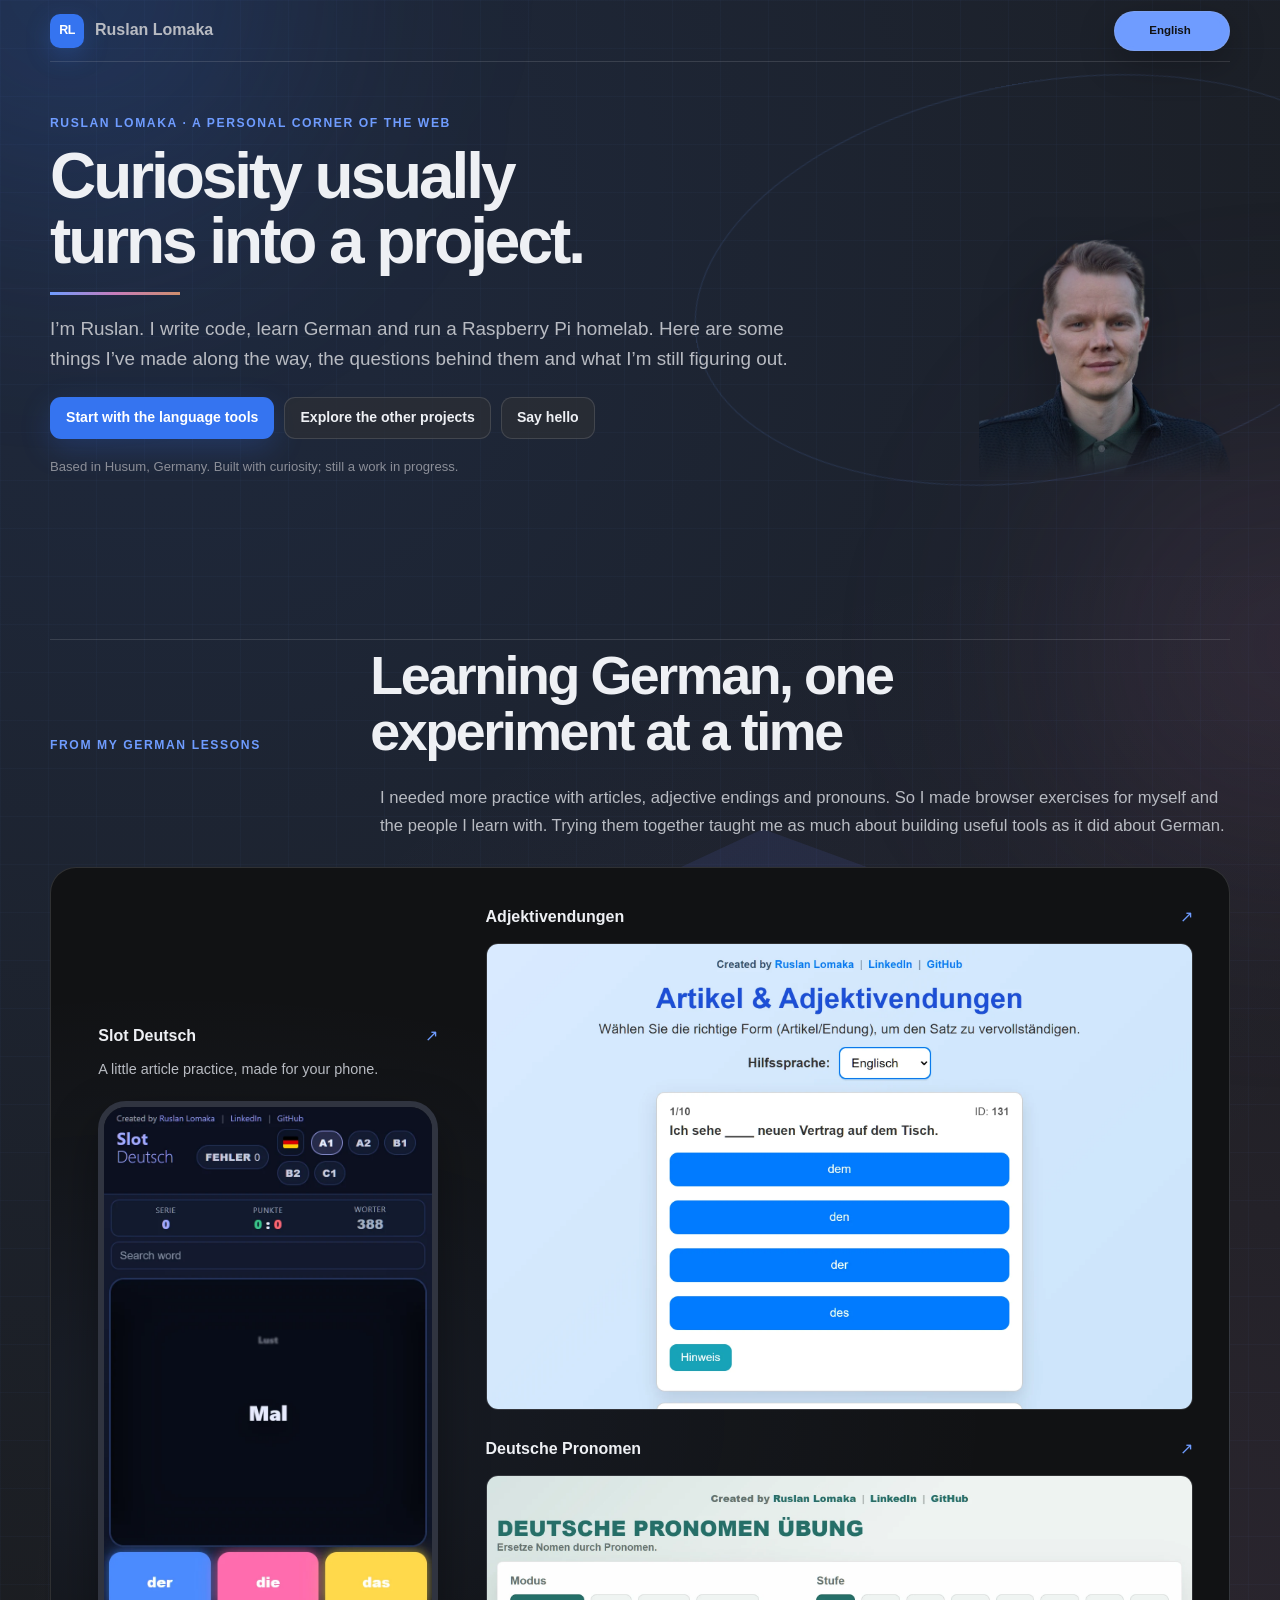
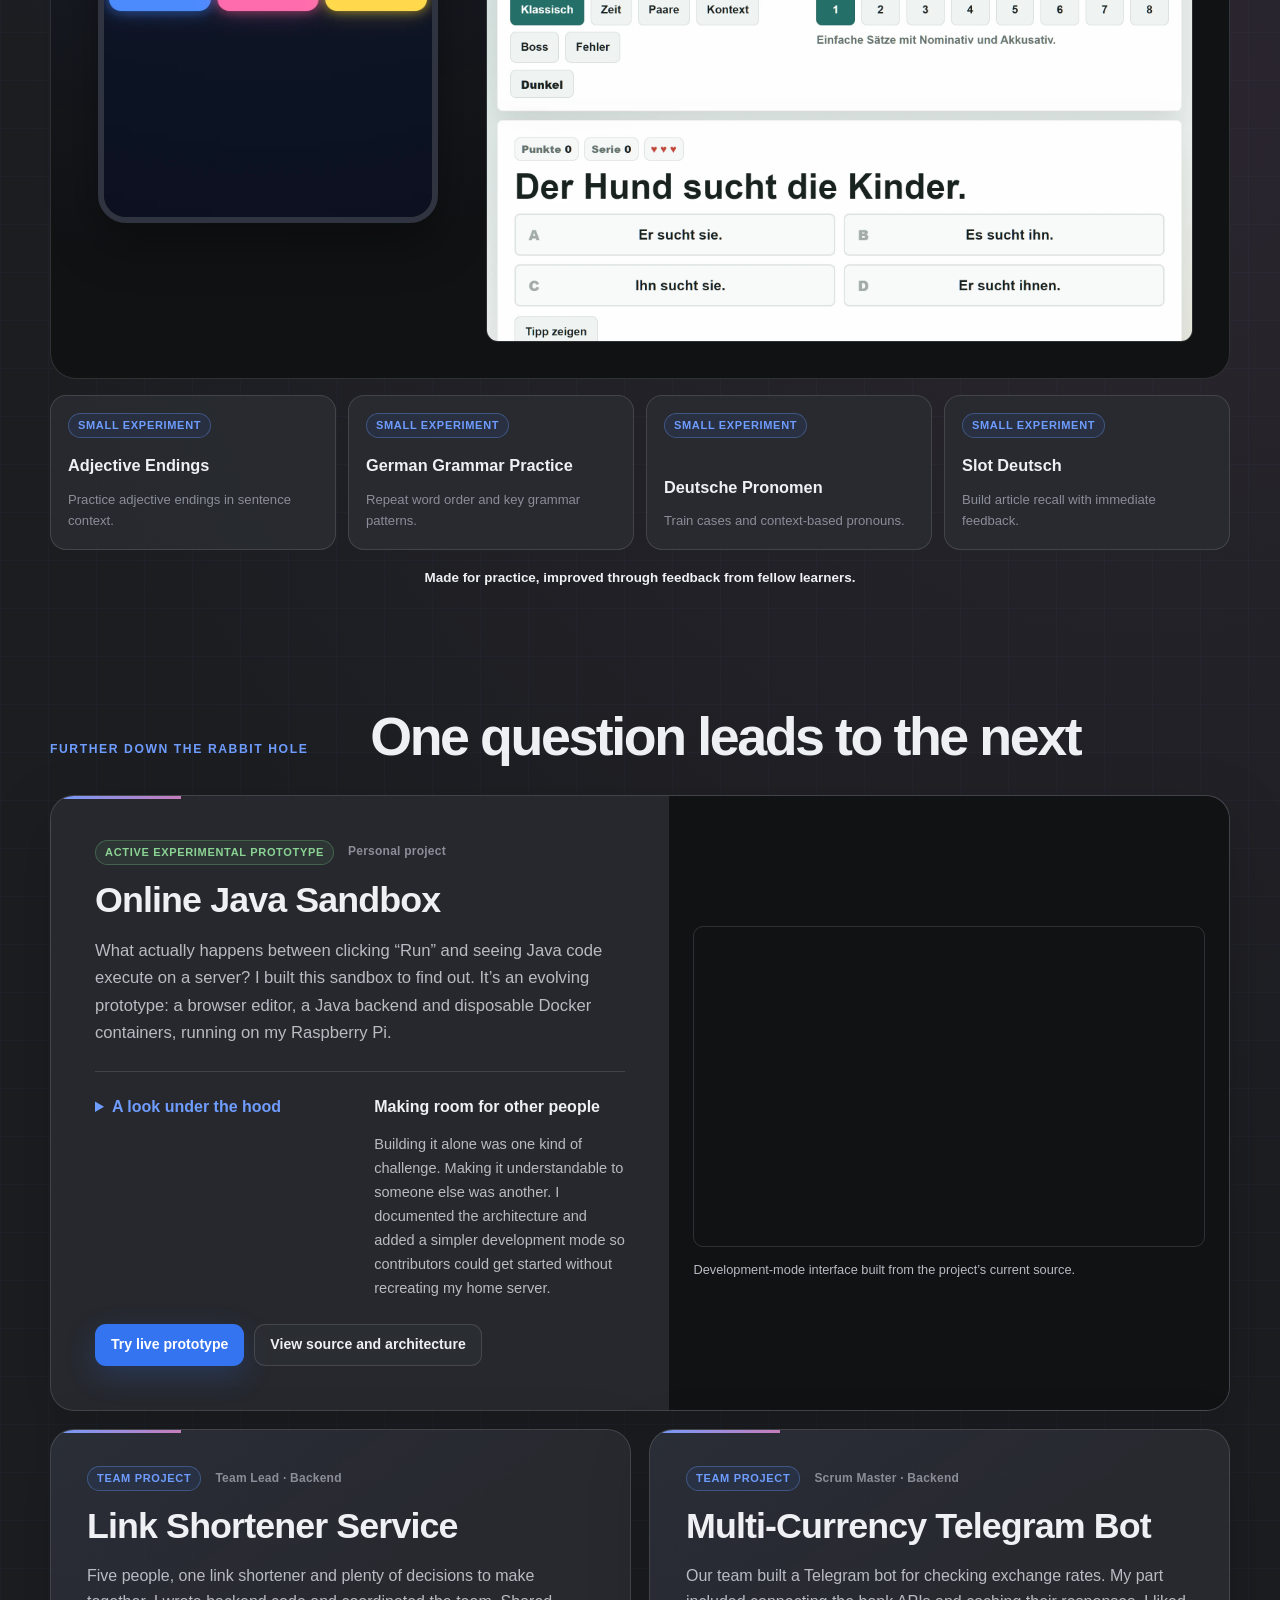
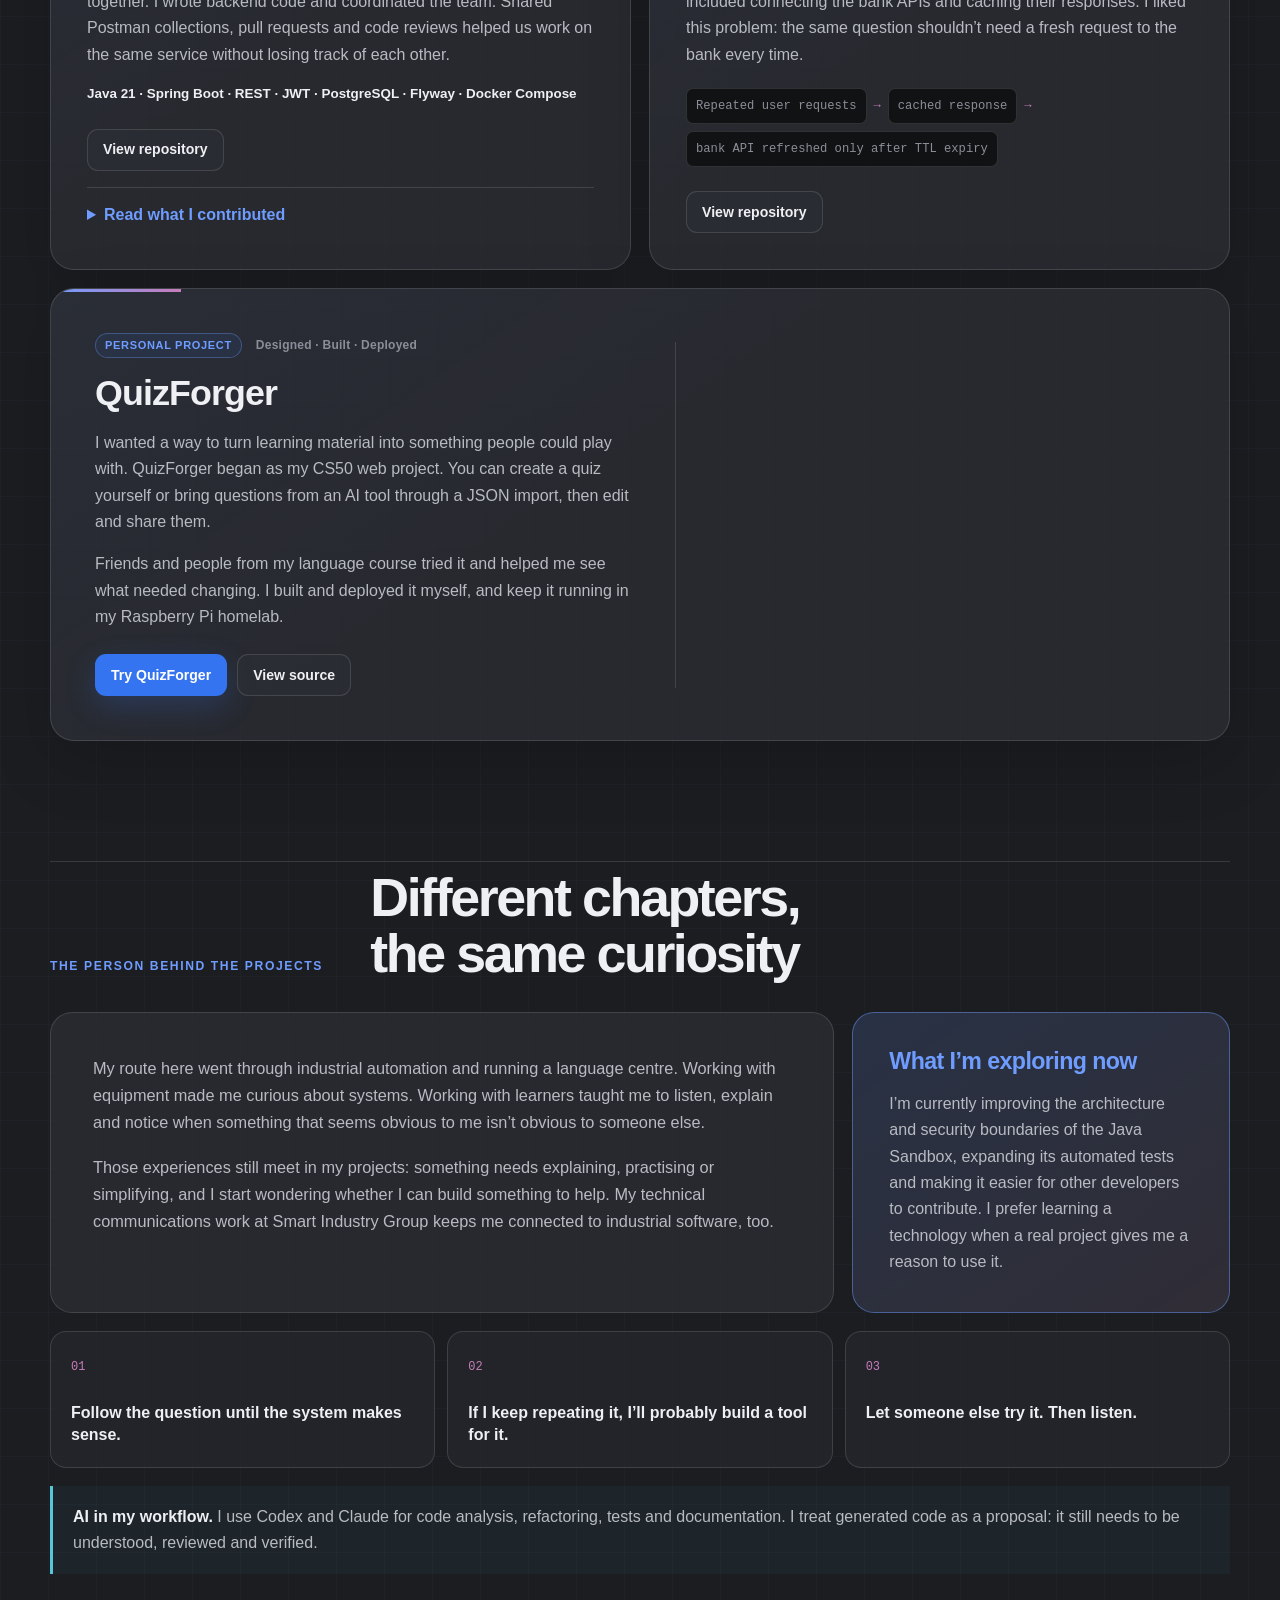
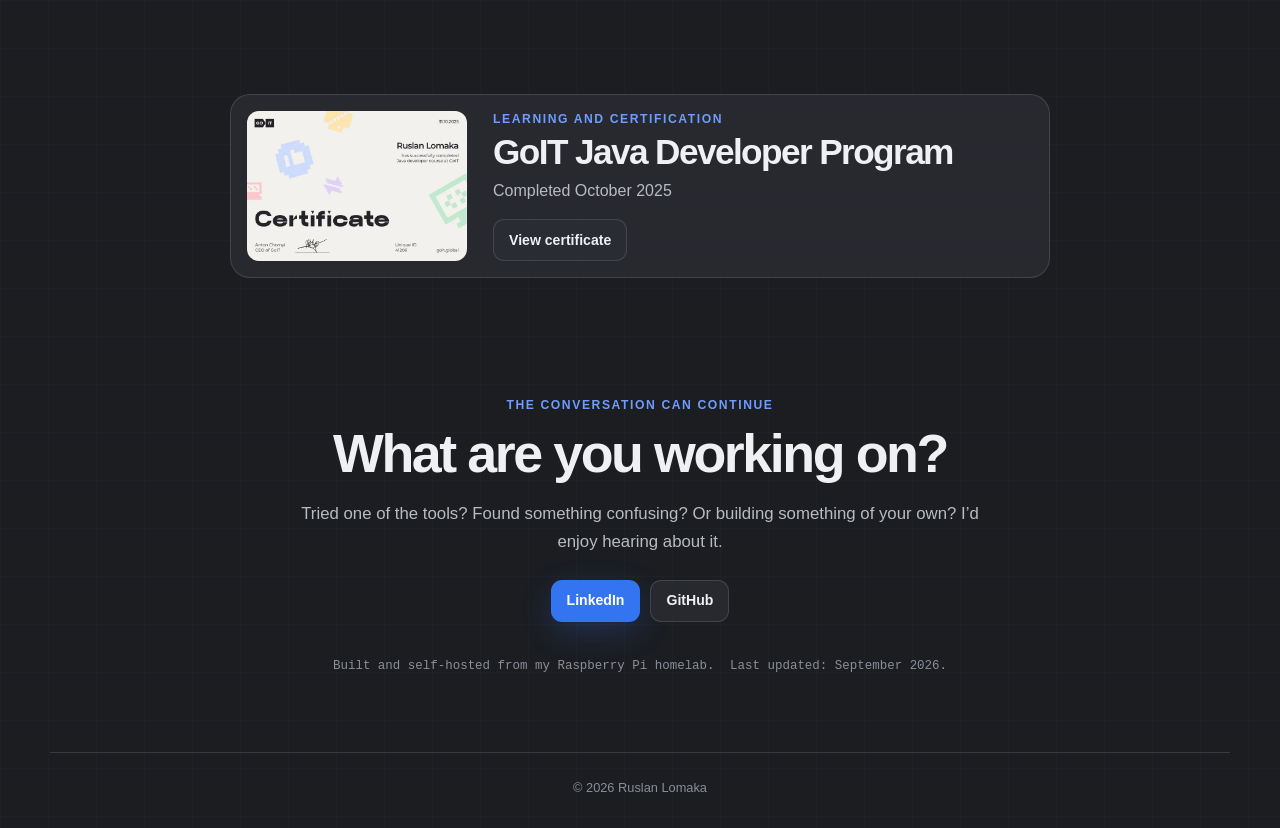
==== commit f88cae40: "Updated screenshots" ====
--- a/src/index.html
+++ b/src/index.html
@@ -3,8 +3,8 @@
 <head>
     <meta charset="utf-8">
     <meta name="viewport" content="width=device-width, initial-scale=1">
-    <title>Ruslan Lomaka · Java Backend Developer</title>
-    <meta name="description" content="Personal portfolio of Ruslan Lomaka, a Java backend developer building Spring Boot applications, developer tools and self-hosted projects in Germany.">
+    <title>Ruslan Lomaka · Things I build &amp; learn</title>
+    <meta name="description" content="A personal collection of projects by Ruslan Lomaka: learning German, building useful tools and exploring software on a Raspberry Pi homelab.">
     <link rel="canonical" href="https://work.ruslanlomaka.org/">
     <link rel="icon" type="image/png" href="assets/favicon.png">
     <meta property="og:type" content="website">
@@ -18,8 +18,8 @@
     <meta name="twitter:title" content="Ruslan Lomaka · Java Backend Developer">
     <meta name="twitter:description" content="Java backend projects, developer tools and experiments built with Spring Boot, Docker and a practical engineering mindset.">
     <meta name="twitter:image" content="https://work.ruslanlomaka.org/assets/social-card.webp">
-    <link rel="stylesheet" href="styles.css?v=20260905-1">
-    <script src="main.js?v=20260905-1" defer></script>
+    <link rel="stylesheet" href="styles.css?v=20260905-2">
+    <script src="main.js?v=20260905-2" defer></script>
     <script type="application/ld+json">
     {
       "@context": "https://schema.org",
@@ -33,6 +33,7 @@
     </script>
 </head>
 <body>
+<a class="skip-link" href="#top" data-i18n="skipContent">Skip to content</a>
 <div class="ambient ambient-one" aria-hidden="true"></div>
 <div class="ambient ambient-two" aria-hidden="true"></div>
 <div class="parallax-scene" aria-hidden="true">
@@ -56,35 +57,64 @@
 <main id="top">
     <section class="hero" aria-labelledby="hero-title">
         <div class="hero-copy">
-            <p class="eyebrow" data-i18n="heroEyebrow">Java backend developer · Husum, Germany</p>
-            <h1 id="hero-title" data-i18n="heroTitle">I build useful backend tools—and I like understanding the whole system.</h1>
-            <p class="hero-intro" data-i18n="heroIntro">I’m Ruslan, a Java and Spring Boot developer with a background in industrial automation, education and running a small business. I enjoy turning repetitive or complicated work into tools that people can actually use.</p>
+            <p class="eyebrow" data-i18n="heroEyebrow">Ruslan Lomaka · A personal corner of the web</p>
+            <h1 id="hero-title" data-i18n="heroTitle">Curiosity usually turns into a project.</h1>
+            <p class="hero-intro" data-i18n="heroIntro">I’m Ruslan. I write code, learn German and run a Raspberry Pi homelab. Here are some things I’ve made along the way, the questions behind them and what I’m still figuring out.</p>
             <div class="actions hero-actions">
-                <a class="button button-primary" href="https://java.ruslanlomaka.org/sandbox" target="_blank" rel="noopener noreferrer" data-i18n="trySandbox">Try the Java Sandbox</a>
-                <a class="button" href="#projects" data-i18n="exploreProjects">Explore my projects</a>
-                <a class="button" href="https://www.linkedin.com/in/ruslan-lomaka" target="_blank" rel="noopener noreferrer" data-i18n="connect">Let’s connect</a>
-            </div>
-            <p class="availability" data-i18n="availability">Based in Husum, Germany · Open to Java backend opportunities · Ready to relocate within Germany</p>
+                <a class="button button-primary" href="#language-tools" data-i18n="trySandbox">Start with the language tools</a>
+                <a class="button" href="#projects" data-i18n="exploreProjects">Explore the other projects</a>
+                <a class="button" href="https://www.linkedin.com/in/ruslan-lomaka" target="_blank" rel="noopener noreferrer" data-i18n="connect">Say hello</a>
+            </div>
+            <p class="availability" data-i18n="availability">Based in Husum, Germany. Built with curiosity; still a work in progress.</p>
         </div>
         <div class="portrait-shell">
             <img src="photo-cutout.png?v=20260809-2" width="521" height="541" alt="Portrait of Ruslan Lomaka" class="photo" loading="eager" decoding="async" data-i18n-alt="portraitAlt">
         </div>
     </section>
 
+    <section class="experiments-section" id="language-tools" aria-labelledby="experiments-title">
+        <div class="section-heading"><p class="eyebrow" data-i18n="experimentsEyebrow">From my German lessons</p><h2 id="experiments-title" data-i18n="experimentsTitle">Learning German, one experiment at a time</h2></div>
+        <p class="section-intro" data-i18n="experimentsIntro">I needed more practice with articles, adjective endings and pronouns. So I made browser exercises for myself and the people I learn with. Trying them together taught me as much about building useful tools as it did about German.</p>
+        <div class="language-showcase">
+            <a class="tool-preview tool-preview-phone" href="https://ruslanlomaka.github.io/DerDieDasDrill/" target="_blank" rel="noopener noreferrer">
+                <span class="preview-heading"><strong>Slot Deutsch</strong><span aria-hidden="true">↗</span></span>
+                <span class="preview-description" data-i18n="slotCaption">A little article practice, made for your phone.</span>
+                <img src="assets/slot-deutsch-mobile.webp" width="780" height="1688" alt="Slot Deutsch on a phone-sized screen, with a vocabulary card and der, die, das buttons" loading="lazy" decoding="async" data-i18n-alt="slotAlt">
+            </a>
+            <div class="grammar-previews">
+                <a class="tool-preview" href="https://ruslanlomaka.github.io/adjectiveEndings/" target="_blank" rel="noopener noreferrer">
+                    <span class="preview-heading"><strong>Adjektivendungen</strong><span aria-hidden="true">↗</span></span>
+                    <img src="assets/adjective-endings.webp" width="2000" height="1320" alt="Adjektivendungen showing a loaded sentence exercise with four answer options" loading="lazy" decoding="async" data-i18n-alt="adjectiveAlt">
+                </a>
+                <a class="tool-preview" href="https://ruslanlomaka.github.io/pronomen/" target="_blank" rel="noopener noreferrer">
+                    <span class="preview-heading"><strong>Deutsche Pronomen</strong><span aria-hidden="true">↗</span></span>
+                    <img src="assets/deutsche-pronomen.webp" width="2000" height="1320" alt="Deutsche Pronomen showing a sentence and four pronoun choices" loading="lazy" decoding="async" data-i18n-alt="pronomenAlt">
+                </a>
+            </div>
+        </div>
+        <div class="tool-grid">
+            <a href="https://ruslanlomaka.github.io/adjectiveEndings/" target="_blank" rel="noopener noreferrer"><span class="status" data-i18n="smallExperiment">Small experiment</span><strong>Adjective Endings</strong><span data-i18n="tool1">Practice adjective endings in sentence context.</span></a>
+            <a href="https://ruslanlomaka.github.io/tema7_ubung/" target="_blank" rel="noopener noreferrer"><span class="status" data-i18n="smallExperiment">Small experiment</span><strong>German Grammar Practice</strong><span data-i18n="tool2">Repeat word order and key grammar patterns.</span></a>
+            <a href="https://ruslanlomaka.github.io/pronomen/" target="_blank" rel="noopener noreferrer"><span class="status" data-i18n="smallExperiment">Small experiment</span><strong>Deutsche Pronomen</strong><span data-i18n="tool3">Train cases and context-based pronouns.</span></a>
+            <a href="https://ruslanlomaka.github.io/DerDieDasDrill/" target="_blank" rel="noopener noreferrer"><span class="status" data-i18n="smallExperiment">Small experiment</span><strong>Slot Deutsch</strong><span data-i18n="tool4">Build article recall with immediate feedback.</span></a>
+        </div>
+        <p class="stack experiments-stack" data-i18n="experimentsStack">Made for practice, improved through feedback from fellow learners.</p>
+    </section>
+
     <section class="projects-section" id="projects" aria-labelledby="projects-title">
         <div class="section-heading">
-            <p class="eyebrow" data-i18n="projectsEyebrow">Things I genuinely enjoy building</p>
-            <h2 id="projects-title" data-i18n="projectsTitle">Projects with a reason behind them</h2>
+            <p class="eyebrow" data-i18n="projectsEyebrow">Further down the rabbit hole</p>
+            <h2 id="projects-title" data-i18n="projectsTitle">One question leads to the next</h2>
         </div>
 
         <article class="project-card featured-project">
             <div class="project-content">
                 <div class="project-meta"><span class="status status-active" data-i18n="sandboxStatus">Active experimental prototype</span><span data-i18n="personalProject">Personal project</span></div>
                 <h3>Online Java Sandbox</h3>
-                <p class="project-lead" data-i18n="sandboxIntro">I started this project because I wanted to understand the complete journey from a browser request to safely executing Java code on a real server. It grew into an active prototype where users can write Java in the browser and run it inside disposable, restricted Docker containers.</p>
+                <p class="project-lead" data-i18n="sandboxIntro">What actually happens between clicking “Run” and seeing Java code execute on a server? I built this sandbox to find out. It’s an evolving prototype: a browser editor, a Java backend and disposable Docker containers, running on my Raspberry Pi.</p>
                 <div class="feature-grid">
                     <div>
-                        <h4 data-i18n="whatBuilt">What I built</h4>
+                        <details class="technical-details"><summary data-i18n="whatBuilt">A look under the hood</summary>
                         <ul class="build-list">
                             <li data-i18n="built1">Java and Spring Boot backend</li>
                             <li data-i18n="built2">GitHub OAuth 2.0 authentication</li>
@@ -94,10 +124,11 @@
                             <li data-i18n="built6">Checkstyle and SonarQube Cloud quality checks</li>
                             <li data-i18n="built7">self-hosting on a Raspberry Pi</li>
                         </ul>
+                        </details>
                     </div>
                     <div>
-                        <h4 data-i18n="sharedTitle">Built to be shared</h4>
-                        <p data-i18n="sharedText">The project began as a solo experiment. I later opened it to contributors, documented the architecture and created a simpler development mode so other developers could participate without reproducing the complete production environment.</p>
+                        <h4 data-i18n="sharedTitle">Making room for other people</h4>
+                        <p data-i18n="sharedText">Building it alone was one kind of challenge. Making it understandable to someone else was another. I documented the architecture and added a simpler development mode so contributors could get started without recreating my home server.</p>
                     </div>
                 </div>
                 <div class="actions">
@@ -115,7 +146,7 @@
             <article class="project-card">
                 <div class="project-meta"><span class="status" data-i18n="teamProject">Team project</span><span>Team Lead · Backend</span></div>
                 <h3>Link Shortener Service</h3>
-                <p data-i18n="shortenerText">A five-person Java team project where I worked as Team Lead and backend contributor. Beyond implementing the service, I helped organise work through Trello, pull requests and code review, and introduced shared Postman Collections to make API testing more consistent.</p>
+                <p data-i18n="shortenerText">Five people, one link shortener and plenty of decisions to make together. I wrote backend code and coordinated the team. Shared Postman collections, pull requests and code reviews helped us work on the same service without losing track of each other.</p>
                 <p class="stack">Java 21 · Spring Boot · REST · JWT · PostgreSQL · Flyway · Docker Compose</p>
                 <div class="actions"><a class="button" href="https://github.com/RuslanLomaka/GoitJavaDevProjLinkShortener" target="_blank" rel="noopener noreferrer" data-i18n="viewRepository">View repository</a></div>
                 <details class="contribution"><summary data-i18n="contributionTitle">Read what I contributed</summary><p data-i18n="contributionText">I combined hands-on backend work with team coordination: clarifying tasks, reviewing pull requests and creating a repeatable API-testing workflow the whole team could use.</p></details>
@@ -124,9 +155,8 @@
             <article class="project-card">
                 <div class="project-meta"><span class="status" data-i18n="teamProject">Team project</span><span>Scrum Master · Backend</span></div>
                 <h3>Multi-Currency Telegram Bot</h3>
-                <p data-i18n="botText">A team-built Java bot integrating PrivatBank and Monobank exchange-rate APIs. I worked as Scrum Master and backend contributor, implemented API integration and configurable TTL caching, and helped the team deliver a functional MVP.</p>
+                <p data-i18n="botText">Our team built a Telegram bot for checking exchange rates. My part included connecting the bank APIs and caching their responses. I liked this problem: the same question shouldn’t need a fresh request to the bank every time.</p>
                 <div class="cache-flow" aria-label="Cache flow" data-i18n-aria="cacheLabel"><span data-i18n="cache1">Repeated user requests</span><b>→</b><span data-i18n="cache2">cached response</span><b>→</b><span data-i18n="cache3">bank API refreshed only after TTL expiry</span></div>
-                <p class="note" data-i18n="cacheNote">Under our five-person team testing scenario, the cache was estimated to reduce upstream API requests by at least 90%, lowering the risk of rate-limit blocking.</p>
                 <div class="actions"><a class="button" href="https://github.com/AntonTsa/minyala-currency-bot" target="_blank" rel="noopener noreferrer" data-i18n="viewRepository">View repository</a></div>
             </article>
 
@@ -134,8 +164,8 @@
                 <div class="project-content">
                     <div class="project-meta"><span class="status" data-i18n="personalProject">Personal project</span><span data-i18n="quizOwnership">Designed · Built · Deployed</span></div>
                     <h3>QuizForger</h3>
-                    <p data-i18n="quizText1">QuizForger began as a CS50 web project and continued as a tool for creating, sharing and playing quizzes. Instead of hosting an AI model and paying for server-side tokens, I designed a reusable JSON import workflow: users can generate quiz content with the AI tool of their choice, import it and refine it in the browser.</p>
-                    <p data-i18n="quizText2">Friends and language-course students tested the application, and their feedback influenced later improvements. I designed, developed, deployed and maintained the application myself on a Linux-based Raspberry Pi homelab.</p>
+                    <p data-i18n="quizText1">I wanted a way to turn learning material into something people could play with. QuizForger began as my CS50 web project. You can create a quiz yourself or bring questions from an AI tool through a JSON import, then edit and share them.</p>
+                    <p data-i18n="quizText2">Friends and people from my language course tried it and helped me see what needed changing. I built and deployed it myself, and keep it running in my Raspberry Pi homelab.</p>
                     <div class="actions">
                         <a class="button button-primary" href="https://quiz.ruslanlomaka.org" target="_blank" rel="noopener noreferrer" data-i18n="tryQuiz">Try QuizForger</a>
                         <a class="button" href="https://github.com/RuslanLomaka/cs50quiz" target="_blank" rel="noopener noreferrer" data-i18n="viewSource">View source</a>
@@ -146,32 +176,19 @@
         </div>
     </section>
 
-    <section class="experiments-section" aria-labelledby="experiments-title">
-        <div class="section-heading"><p class="eyebrow" data-i18n="experimentsEyebrow">Small experiments</p><h2 id="experiments-title" data-i18n="experimentsTitle">Small tools I built for people I learn with</h2></div>
-        <p class="section-intro" data-i18n="experimentsIntro">While learning German, I noticed that ordinary worksheets did not always provide enough repetition or immediate feedback. So I built small browser tools for myself and my classmates and adjusted them after watching how people with different language and technical levels used them.</p>
-        <img class="experiments-visual" src="assets/language-tools.webp" width="1200" height="720" alt="Combined view of three German-learning browser tools" loading="lazy" decoding="async" data-i18n-alt="experimentsAlt">
-        <div class="tool-grid">
-            <a href="https://ruslanlomaka.github.io/adjectiveEndings/" target="_blank" rel="noopener noreferrer"><span class="status" data-i18n="smallExperiment">Small experiment</span><strong>Adjective Endings</strong><span data-i18n="tool1">Practice adjective endings in sentence context.</span></a>
-            <a href="https://ruslanlomaka.github.io/tema7_ubung/" target="_blank" rel="noopener noreferrer"><span class="status" data-i18n="smallExperiment">Small experiment</span><strong>German Grammar Practice</strong><span data-i18n="tool2">Repeat word order and key grammar patterns.</span></a>
-            <a href="https://ruslanlomaka.github.io/pronomen/" target="_blank" rel="noopener noreferrer"><span class="status" data-i18n="smallExperiment">Small experiment</span><strong>Pronomen Forge</strong><span data-i18n="tool3">Train cases and context-based pronouns.</span></a>
-            <a href="https://ruslanlomaka.github.io/DerDieDasDrill/" target="_blank" rel="noopener noreferrer"><span class="status" data-i18n="smallExperiment">Small experiment</span><strong>DerDieDasDrill</strong><span data-i18n="tool4">Build article recall with immediate feedback.</span></a>
-        </div>
-        <p class="stack experiments-stack" data-i18n="experimentsStack">Small HTML, CSS and JavaScript experiments shaped through real learner feedback.</p>
-    </section>
-
     <section class="thinking-section" aria-labelledby="thinking-title">
-        <div class="section-heading"><p class="eyebrow" data-i18n="thinkingEyebrow">How I think</p><h2 id="thinking-title" data-i18n="thinkingTitle">Systems, people and practical problem-solving</h2></div>
+        <div class="section-heading"><p class="eyebrow" data-i18n="thinkingEyebrow">The person behind the projects</p><h2 id="thinking-title" data-i18n="thinkingTitle">Different chapters, the same curiosity</h2></div>
         <div class="story-grid">
             <div class="story-copy">
-                <p data-i18n="story1">My path into backend development was not completely linear. I started with industrial automation, working with software, production equipment and operators. Later, running a language centre taught me to listen to users, explain difficult ideas and take responsibility for the complete result. Backend development brings those experiences together: systems, people and practical problem-solving.</p>
-                <p data-i18n="story2">Today, alongside my software projects, I work in a flexible technical communications role at Smart Industry Group. I translate industrial requirements and developer input into clear, technically accurate product information. It keeps me close to industrial software while I focus my career on Java backend development.</p>
+                <p data-i18n="story1">My route here went through industrial automation and running a language centre. Working with equipment made me curious about systems. Working with learners taught me to listen, explain and notice when something that seems obvious to me isn’t obvious to someone else.</p>
+                <p data-i18n="story2">Those experiences still meet in my projects: something needs explaining, practising or simplifying, and I start wondering whether I can build something to help. My technical communications work at Smart Industry Group keeps me connected to industrial software, too.</p>
             </div>
             <aside class="exploring-card"><h3 data-i18n="exploringTitle">What I’m exploring now</h3><p data-i18n="exploringText">I’m currently improving the architecture and security boundaries of the Java Sandbox, expanding its automated tests and making it easier for other developers to contribute. I prefer learning a technology when a real project gives me a reason to use it.</p></aside>
         </div>
         <div class="principles">
-            <article><span>01</span><p data-i18n="principle1">Understand the whole system, not only the isolated ticket.</p></article>
-            <article><span>02</span><p data-i18n="principle2">Automate work that becomes repetitive.</p></article>
-            <article><span>03</span><p data-i18n="principle3">Ask questions early and make technical decisions visible.</p></article>
+            <article><span>01</span><p data-i18n="principle1">Follow the question until the system makes sense.</p></article>
+            <article><span>02</span><p data-i18n="principle2">If I keep repeating it, I’ll probably build a tool for it.</p></article>
+            <article><span>03</span><p data-i18n="principle3">Let someone else try it. Then listen.</p></article>
         </div>
         <p class="ai-note"><strong data-i18n="aiTitle">AI in my workflow.</strong> <span data-i18n="aiText">I use Codex and Claude for code analysis, refactoring, tests and documentation. I treat generated code as a proposal: it still needs to be understood, reviewed and verified.</span></p>
     </section>
@@ -182,9 +199,9 @@
     </section>
 
     <section class="contact-section" aria-labelledby="contact-title">
-        <p class="eyebrow" data-i18n="contactEyebrow">A conversation is a good place to start</p>
-        <h2 id="contact-title" data-i18n="contactTitle">Let’s build something useful</h2>
-        <p data-i18n="contactText">I’m interested in Java backend roles where I can contribute practical engineering, continue deepening my backend expertise and bring an unusual combination of software, industrial systems and user-focused thinking.</p>
+        <p class="eyebrow" data-i18n="contactEyebrow">The conversation can continue</p>
+        <h2 id="contact-title" data-i18n="contactTitle">What are you working on?</h2>
+        <p data-i18n="contactText">Tried one of the tools? Found something confusing? Or building something of your own? I’d enjoy hearing about it.</p>
         <div class="actions contact-actions">
             <a class="button button-primary" href="https://www.linkedin.com/in/ruslan-lomaka" target="_blank" rel="noopener noreferrer">LinkedIn</a>
             <a class="button" href="https://github.com/RuslanLomaka" target="_blank" rel="noopener noreferrer">GitHub</a>
--- a/src/styles.css
+++ b/src/styles.css
@@ -116,14 +116,14 @@
 .build-list { margin: 0; padding-left: 19px; color: var(--muted); font-size: 0.9rem; line-height: 1.65; }
 .build-list li::marker { color: var(--blue); }
 .feature-grid p { margin: 0; font-size: 0.91rem; }
-.project-visual { display: flex; min-width: 0; margin: 0; flex-direction: column; background: var(--bg-deep); }
-.project-visual img { display: block; width: 100%; height: 100%; min-height: 340px; object-fit: cover; object-position: left top; }
-.project-visual figcaption { padding: 10px 15px; color: var(--quiet); font-size: 0.72rem; }
+.project-visual { display: flex; min-width: 0; margin: 0; padding: 24px; flex-direction: column; justify-content: center; background: var(--bg-deep); }
+.project-visual img { display: block; width: 100%; height: auto; border: 1px solid var(--line); border-radius: 10px; }
+.project-visual figcaption { padding: 12px 0 0; color: var(--muted); font-size: 0.8rem; }
 .project-grid { display: grid; grid-template-columns: 1fr 1fr; gap: 18px; margin-top: 18px; }
 .project-grid > .project-card { padding: clamp(24px, 3.6vw, 36px); }
 .project-grid .project-card:nth-child(3) { grid-column: 1 / -1; padding: 0; }
 .project-with-image { display: grid; grid-template-columns: minmax(0, 1.06fr) minmax(320px, 0.94fr); }
-.project-with-image > img { display: block; width: 100%; height: 100%; min-height: 380px; object-fit: cover; object-position: left top; border-left: 1px solid var(--line); }
+.project-with-image > img { display: block; width: 100%; height: auto; align-self: center; border-left: 1px solid var(--line); }
 .stack { color: var(--text) !important; font-size: 0.84rem; font-weight: 700; line-height: 1.55; }
 .note { padding-left: 14px; border-left: 2px solid var(--orange); font-size: 0.86rem; }
 .cache-flow { display: flex; flex-wrap: wrap; align-items: center; gap: 7px; margin: 20px 0; color: var(--quiet); font-family: Consolas, "Cascadia Mono", monospace; font-size: 0.76rem; }
@@ -134,7 +134,21 @@
 .contribution p { margin-bottom: 0; }
 
 .experiments-section, .thinking-section { padding-top: 8px; border-top: 1px solid var(--line); }
-.experiments-visual { display: block; width: 100%; height: auto; max-height: 620px; object-fit: cover; border: 1px solid var(--line); border-radius: 22px; box-shadow: var(--shadow); }
+.language-showcase { display: grid; grid-template-columns: minmax(0, 0.82fr) minmax(0, 1.6fr); gap: clamp(16px, 3vw, 36px); padding: clamp(16px, 3vw, 36px); align-items: center; border: 1px solid var(--line); border-radius: 26px; background: radial-gradient(ellipse at 10% 50%, rgba(111, 156, 255, 0.09), transparent 55%), var(--bg-deep); }
+.tool-preview { display: block; min-width: 0; text-decoration: none; }
+.preview-heading { display: flex; gap: 16px; align-items: center; justify-content: space-between; margin-bottom: 12px; font-size: 1rem; }
+.preview-heading > span { color: var(--blue); transition: transform 180ms ease; }
+.tool-preview:hover .preview-heading > span { transform: translate(2px, -2px); }
+.preview-description { display: block; margin: -4px 0 20px; color: var(--muted); font-size: 0.9rem; }
+.tool-preview img { display: block; width: 100%; height: auto; border: 1px solid var(--line); border-radius: 12px; transition: border-color 180ms ease; }
+.tool-preview:hover img { border-color: var(--blue); }
+.tool-preview-phone { width: 100%; max-width: 340px; justify-self: center; }
+.tool-preview-phone img { border: 6px solid #303440; border-radius: 28px; box-shadow: 0 20px 48px rgba(0, 0, 0, 0.35); }
+.grammar-previews { display: grid; gap: 26px; min-width: 0; }
+.technical-details summary { color: var(--blue); cursor: pointer; font-size: 1rem; font-weight: 700; }
+.technical-details .build-list { margin-top: 14px; }
+.skip-link { position: absolute; top: -100px; left: 20px; z-index: 100; padding: 12px 20px; border-radius: 8px; background: var(--blue); color: var(--bg-deep); }
+.skip-link:focus { top: 12px; }
 .tool-grid { display: grid; grid-template-columns: repeat(4, 1fr); gap: 12px; margin-top: 16px; }
 .tool-grid a { display: flex; min-height: 155px; padding: 17px; flex-direction: column; align-items: flex-start; gap: 10px; border: 1px solid var(--line); border-radius: 16px; background: var(--surface); text-decoration: none; transition: transform 180ms ease, border-color 180ms ease; }
 .tool-grid a:hover { border-color: var(--line-strong); transform: translateY(-3px); }
@@ -186,6 +200,8 @@
 }
 
 @media (max-width: 680px) {
+    .language-showcase { grid-template-columns: 1fr; gap: 30px; }
+    .tool-preview-phone { max-width: 300px; }
     .site-header { width: min(calc(100% - 28px), 1180px); }
     .identity > span:last-child { display: none; }
     main, footer { width: min(calc(100% - 28px), 1180px); }
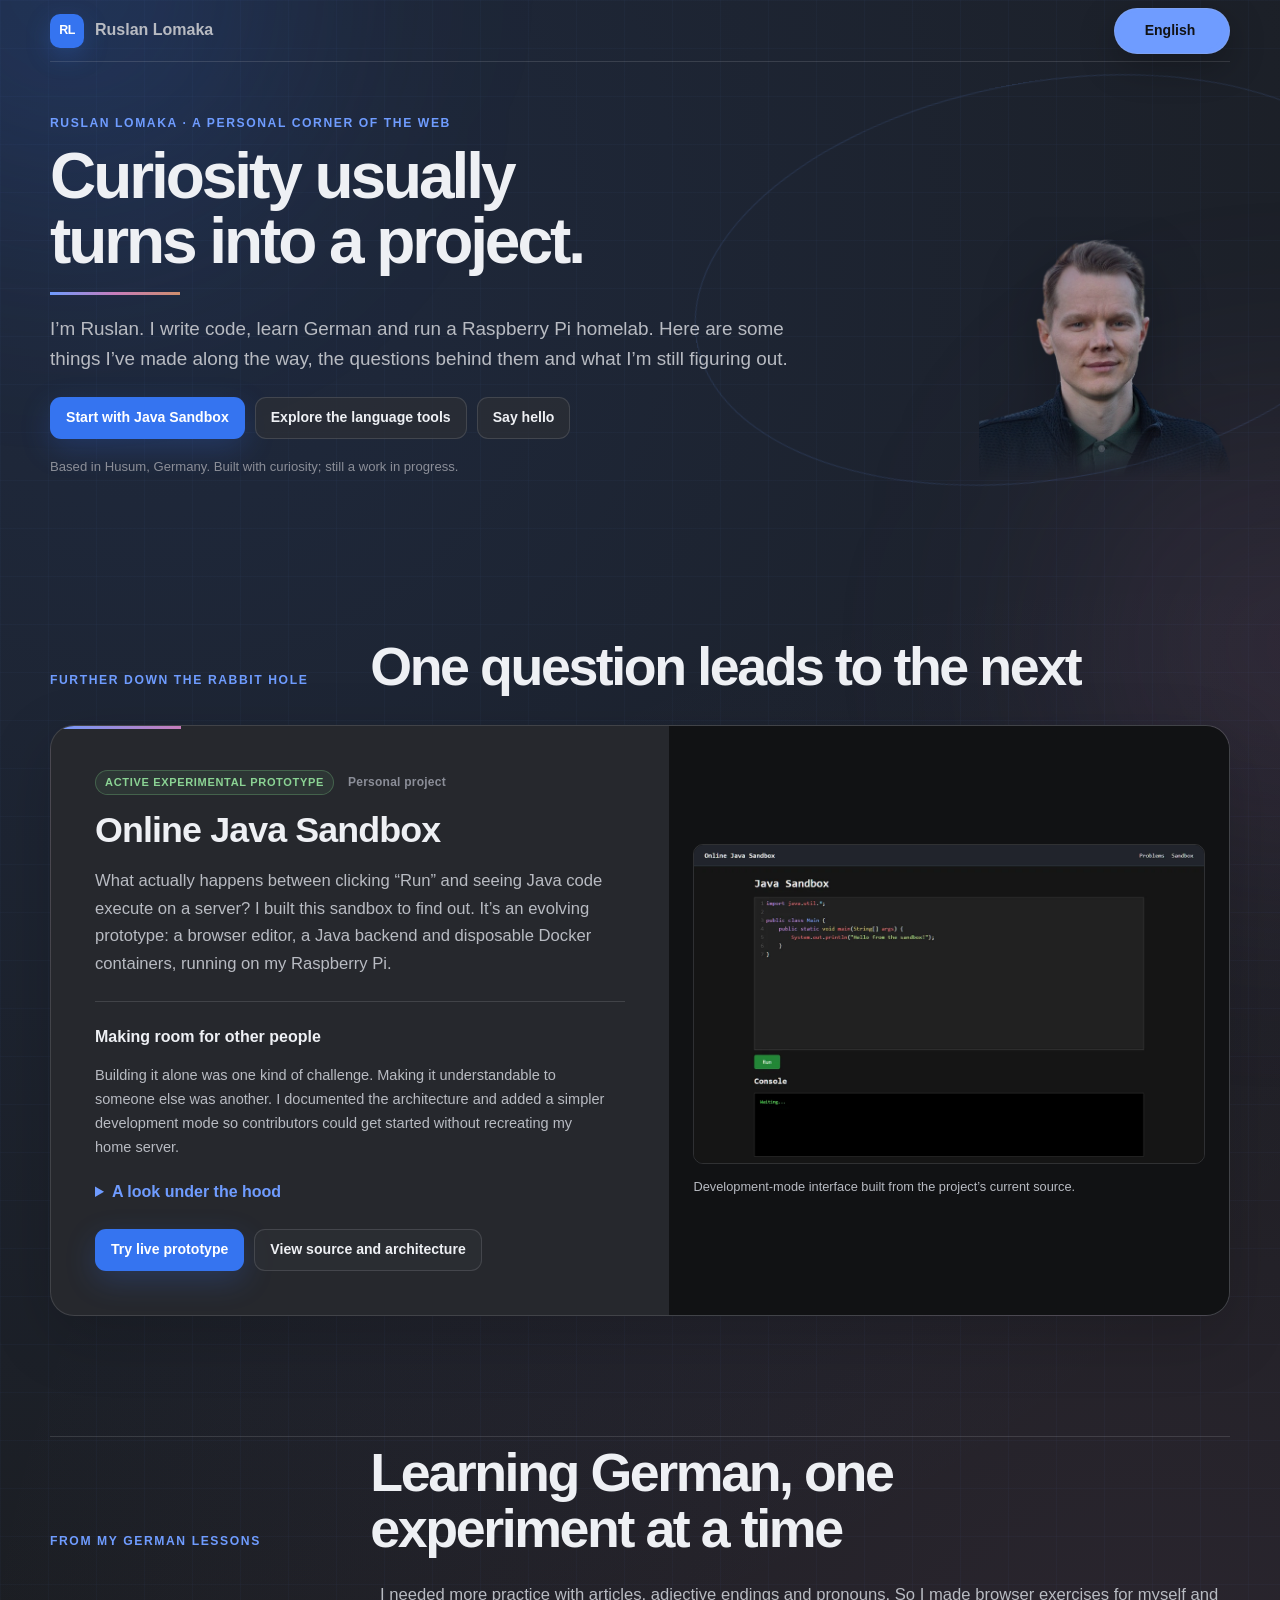
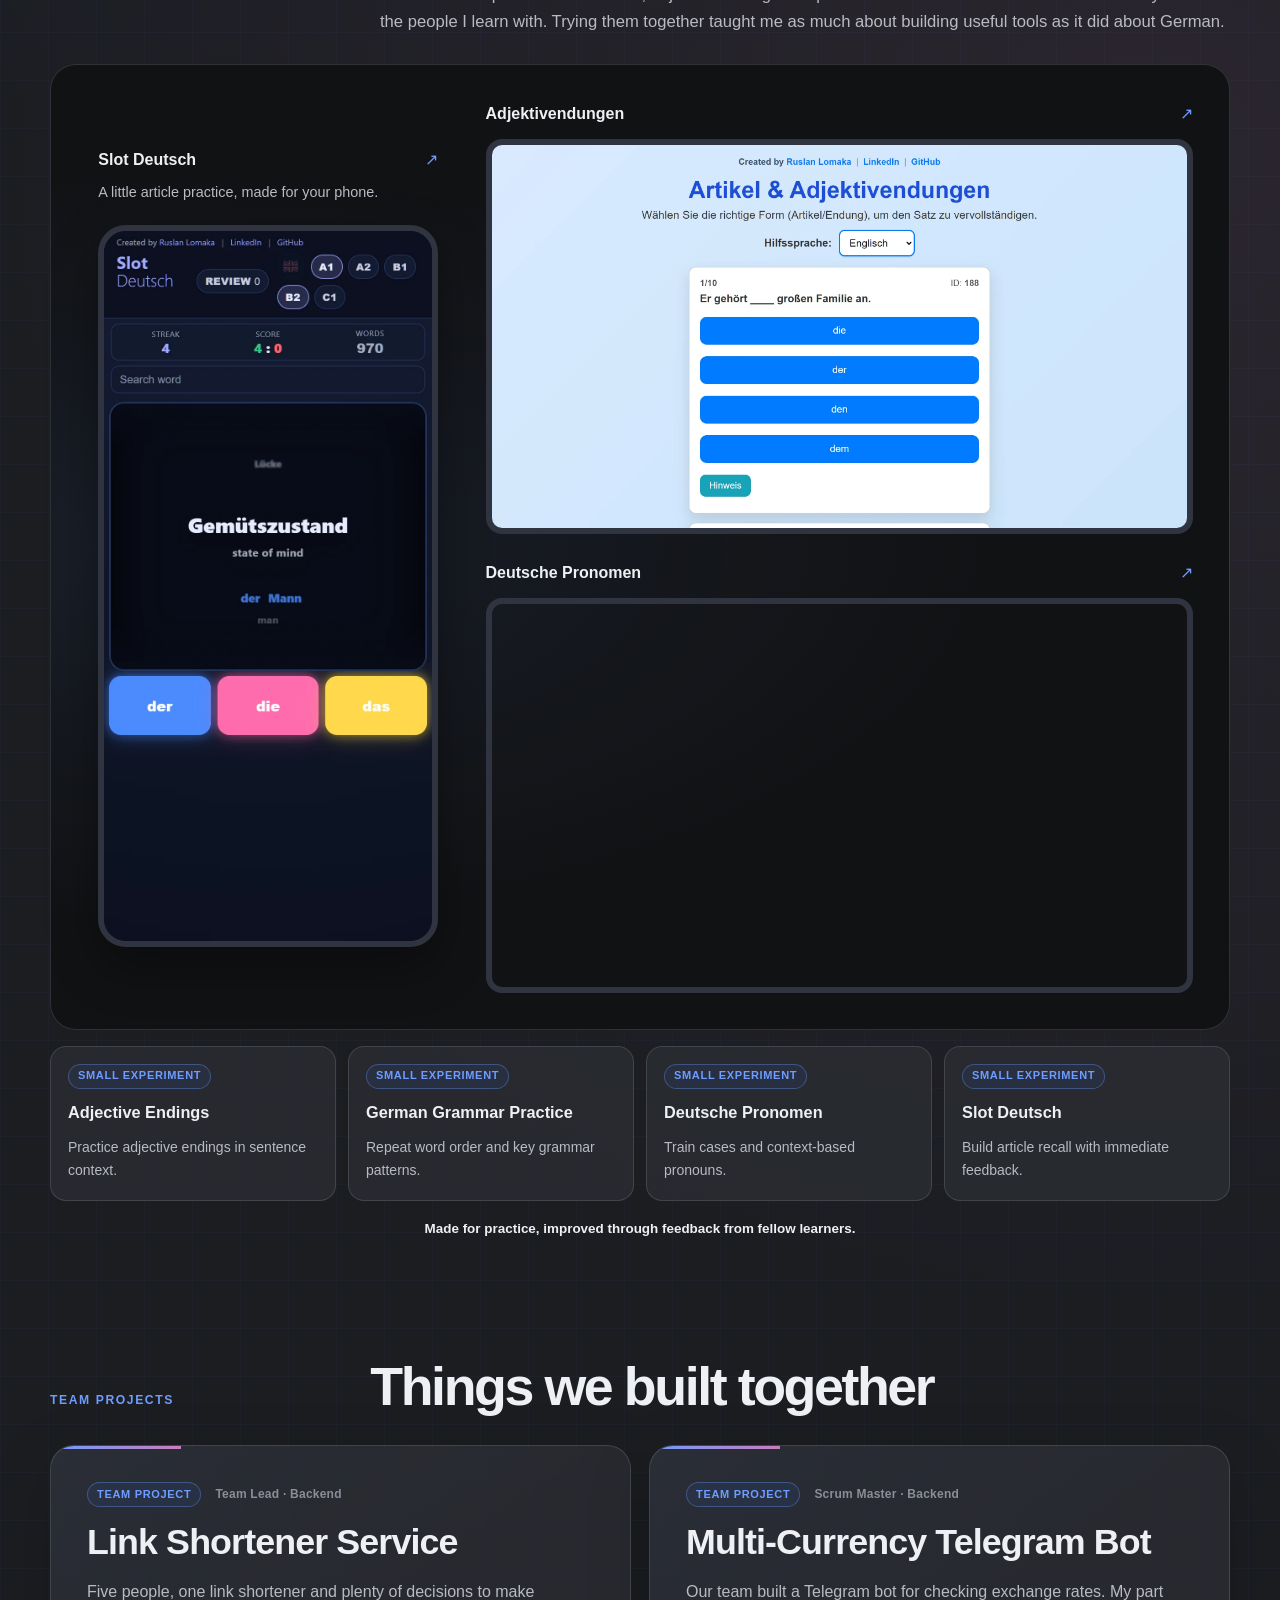
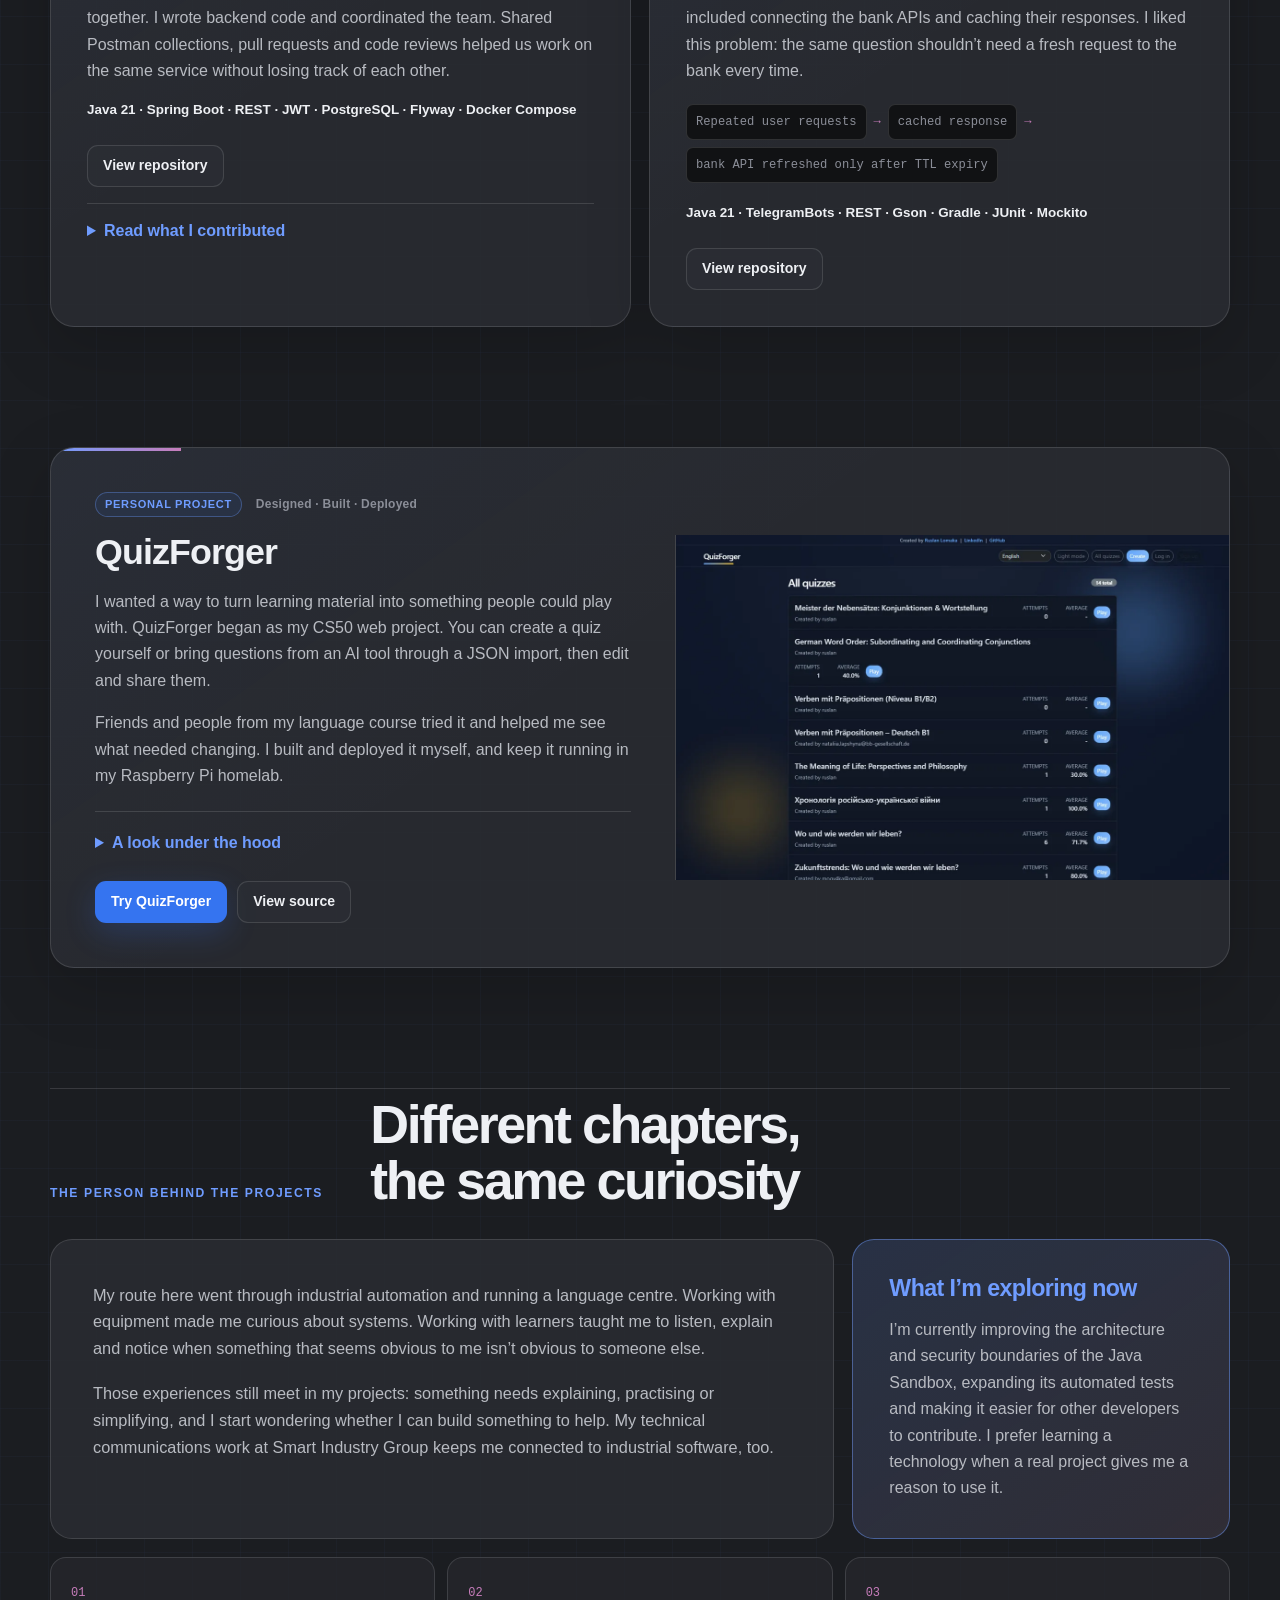
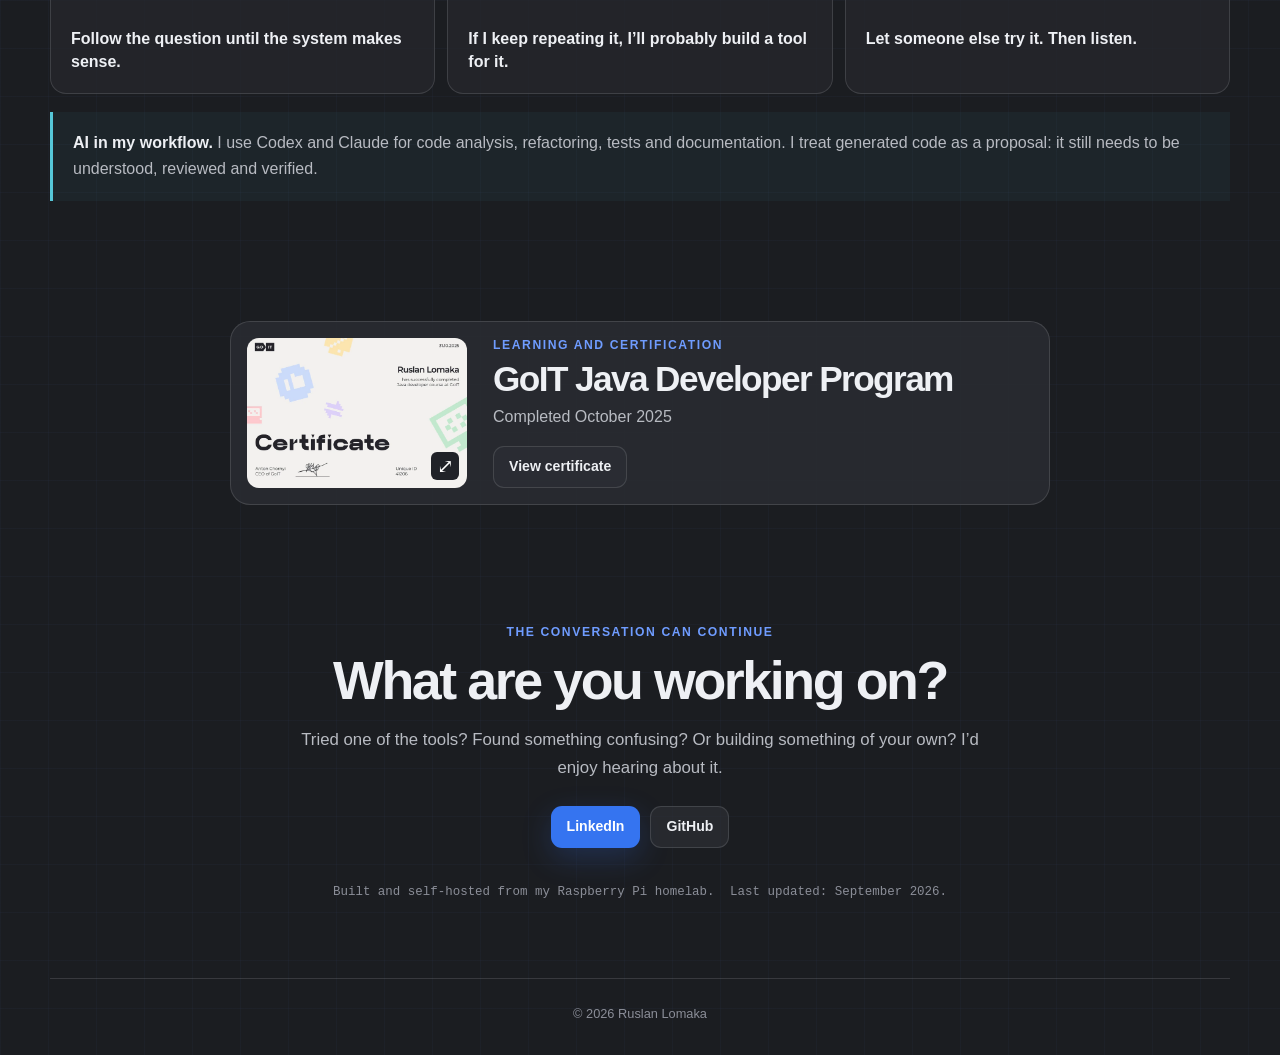
==== commit d995b630: "Refine project showcase and add interactive certificate viewer" ====
--- a/src/index.html
+++ b/src/index.html
@@ -18,8 +18,8 @@
     <meta name="twitter:title" content="Ruslan Lomaka · Java Backend Developer">
     <meta name="twitter:description" content="Java backend projects, developer tools and experiments built with Spring Boot, Docker and a practical engineering mindset.">
     <meta name="twitter:image" content="https://work.ruslanlomaka.org/assets/social-card.webp">
-    <link rel="stylesheet" href="styles.css?v=20260905-2">
-    <script src="main.js?v=20260905-2" defer></script>
+    <link rel="stylesheet" href="styles.css?v=20260905-5">
+    <script src="main.js?v=20260905-5" defer></script>
     <script type="application/ld+json">
     {
       "@context": "https://schema.org",
@@ -61,8 +61,8 @@
             <h1 id="hero-title" data-i18n="heroTitle">Curiosity usually turns into a project.</h1>
             <p class="hero-intro" data-i18n="heroIntro">I’m Ruslan. I write code, learn German and run a Raspberry Pi homelab. Here are some things I’ve made along the way, the questions behind them and what I’m still figuring out.</p>
             <div class="actions hero-actions">
-                <a class="button button-primary" href="#language-tools" data-i18n="trySandbox">Start with the language tools</a>
-                <a class="button" href="#projects" data-i18n="exploreProjects">Explore the other projects</a>
+                <a class="button button-primary" href="#projects" data-i18n="trySandbox">Start with Java Sandbox</a>
+                <a class="button" href="#language-tools" data-i18n="exploreProjects">Explore the language tools</a>
                 <a class="button" href="https://www.linkedin.com/in/ruslan-lomaka" target="_blank" rel="noopener noreferrer" data-i18n="connect">Say hello</a>
             </div>
             <p class="availability" data-i18n="availability">Based in Husum, Germany. Built with curiosity; still a work in progress.</p>
@@ -70,35 +70,6 @@
         <div class="portrait-shell">
             <img src="photo-cutout.png?v=20260809-2" width="521" height="541" alt="Portrait of Ruslan Lomaka" class="photo" loading="eager" decoding="async" data-i18n-alt="portraitAlt">
         </div>
-    </section>
-
-    <section class="experiments-section" id="language-tools" aria-labelledby="experiments-title">
-        <div class="section-heading"><p class="eyebrow" data-i18n="experimentsEyebrow">From my German lessons</p><h2 id="experiments-title" data-i18n="experimentsTitle">Learning German, one experiment at a time</h2></div>
-        <p class="section-intro" data-i18n="experimentsIntro">I needed more practice with articles, adjective endings and pronouns. So I made browser exercises for myself and the people I learn with. Trying them together taught me as much about building useful tools as it did about German.</p>
-        <div class="language-showcase">
-            <a class="tool-preview tool-preview-phone" href="https://ruslanlomaka.github.io/DerDieDasDrill/" target="_blank" rel="noopener noreferrer">
-                <span class="preview-heading"><strong>Slot Deutsch</strong><span aria-hidden="true">↗</span></span>
-                <span class="preview-description" data-i18n="slotCaption">A little article practice, made for your phone.</span>
-                <img src="assets/slot-deutsch-mobile.webp" width="780" height="1688" alt="Slot Deutsch on a phone-sized screen, with a vocabulary card and der, die, das buttons" loading="lazy" decoding="async" data-i18n-alt="slotAlt">
-            </a>
-            <div class="grammar-previews">
-                <a class="tool-preview" href="https://ruslanlomaka.github.io/adjectiveEndings/" target="_blank" rel="noopener noreferrer">
-                    <span class="preview-heading"><strong>Adjektivendungen</strong><span aria-hidden="true">↗</span></span>
-                    <img src="assets/adjective-endings.webp" width="2000" height="1320" alt="Adjektivendungen showing a loaded sentence exercise with four answer options" loading="lazy" decoding="async" data-i18n-alt="adjectiveAlt">
-                </a>
-                <a class="tool-preview" href="https://ruslanlomaka.github.io/pronomen/" target="_blank" rel="noopener noreferrer">
-                    <span class="preview-heading"><strong>Deutsche Pronomen</strong><span aria-hidden="true">↗</span></span>
-                    <img src="assets/deutsche-pronomen.webp" width="2000" height="1320" alt="Deutsche Pronomen showing a sentence and four pronoun choices" loading="lazy" decoding="async" data-i18n-alt="pronomenAlt">
-                </a>
-            </div>
-        </div>
-        <div class="tool-grid">
-            <a href="https://ruslanlomaka.github.io/adjectiveEndings/" target="_blank" rel="noopener noreferrer"><span class="status" data-i18n="smallExperiment">Small experiment</span><strong>Adjective Endings</strong><span data-i18n="tool1">Practice adjective endings in sentence context.</span></a>
-            <a href="https://ruslanlomaka.github.io/tema7_ubung/" target="_blank" rel="noopener noreferrer"><span class="status" data-i18n="smallExperiment">Small experiment</span><strong>German Grammar Practice</strong><span data-i18n="tool2">Repeat word order and key grammar patterns.</span></a>
-            <a href="https://ruslanlomaka.github.io/pronomen/" target="_blank" rel="noopener noreferrer"><span class="status" data-i18n="smallExperiment">Small experiment</span><strong>Deutsche Pronomen</strong><span data-i18n="tool3">Train cases and context-based pronouns.</span></a>
-            <a href="https://ruslanlomaka.github.io/DerDieDasDrill/" target="_blank" rel="noopener noreferrer"><span class="status" data-i18n="smallExperiment">Small experiment</span><strong>Slot Deutsch</strong><span data-i18n="tool4">Build article recall with immediate feedback.</span></a>
-        </div>
-        <p class="stack experiments-stack" data-i18n="experimentsStack">Made for practice, improved through feedback from fellow learners.</p>
     </section>
 
     <section class="projects-section" id="projects" aria-labelledby="projects-title">
@@ -113,6 +84,10 @@
                 <h3>Online Java Sandbox</h3>
                 <p class="project-lead" data-i18n="sandboxIntro">What actually happens between clicking “Run” and seeing Java code execute on a server? I built this sandbox to find out. It’s an evolving prototype: a browser editor, a Java backend and disposable Docker containers, running on my Raspberry Pi.</p>
                 <div class="feature-grid">
+                    <div>
+                        <h4 data-i18n="sharedTitle">Making room for other people</h4>
+                        <p data-i18n="sharedText">Building it alone was one kind of challenge. Making it understandable to someone else was another. I documented the architecture and added a simpler development mode so contributors could get started without recreating my home server.</p>
+                    </div>
                     <div>
                         <details class="technical-details"><summary data-i18n="whatBuilt">A look under the hood</summary>
                         <ul class="build-list">
@@ -126,10 +101,6 @@
                         </ul>
                         </details>
                     </div>
-                    <div>
-                        <h4 data-i18n="sharedTitle">Making room for other people</h4>
-                        <p data-i18n="sharedText">Building it alone was one kind of challenge. Making it understandable to someone else was another. I documented the architecture and added a simpler development mode so contributors could get started without recreating my home server.</p>
-                    </div>
                 </div>
                 <div class="actions">
                     <a class="button button-primary" href="https://java.ruslanlomaka.org/sandbox" target="_blank" rel="noopener noreferrer" data-i18n="tryPrototype">Try live prototype</a>
@@ -141,7 +112,39 @@
                 <figcaption data-i18n="sandboxCaption">Development-mode interface built from the project’s current source.</figcaption>
             </figure>
         </article>
-
+    </section>
+
+    <section class="experiments-section" id="language-tools" aria-labelledby="experiments-title">
+        <div class="section-heading"><p class="eyebrow" data-i18n="experimentsEyebrow">From my German lessons</p><h2 id="experiments-title" data-i18n="experimentsTitle">Learning German, one experiment at a time</h2></div>
+        <p class="section-intro" data-i18n="experimentsIntro">I needed more practice with articles, adjective endings and pronouns. So I made browser exercises for myself and the people I learn with. Trying them together taught me as much about building useful tools as it did about German.</p>
+        <div class="language-showcase">
+            <a class="tool-preview tool-preview-phone" href="https://ruslanlomaka.github.io/DerDieDasDrill/" target="_blank" rel="noopener noreferrer">
+                <span class="preview-heading"><strong>Slot Deutsch</strong><span aria-hidden="true">↗</span></span>
+                <span class="preview-description" data-i18n="slotCaption">A little article practice, made for your phone.</span>
+                <img src="assets/slot-deutsch-mobile.webp?v=20260905-4" width="780" height="1688" alt="Slot Deutsch in English with B2 selected, a 4:0 score, Gemütszustand translated as state of mind, and the previous word Mann" loading="lazy" decoding="async" data-i18n-alt="slotAlt">
+            </a>
+            <div class="grammar-previews">
+                <a class="tool-preview" href="https://ruslanlomaka.github.io/adjectiveEndings/" target="_blank" rel="noopener noreferrer">
+                    <span class="preview-heading"><strong>Adjektivendungen</strong><span aria-hidden="true">↗</span></span>
+                    <img src="assets/adjective-endings.webp?v=20260905-3" width="2400" height="1320" alt="Adjektivendungen showing a loaded sentence exercise with four answer options" loading="lazy" decoding="async" data-i18n-alt="adjectiveAlt">
+                </a>
+                <a class="tool-preview" href="https://ruslanlomaka.github.io/pronomen/" target="_blank" rel="noopener noreferrer">
+                    <span class="preview-heading"><strong>Deutsche Pronomen</strong><span aria-hidden="true">↗</span></span>
+                    <img src="assets/deutsche-pronomen.webp?v=20260905-3" width="2400" height="1320" alt="Deutsche Pronomen showing a sentence and four pronoun choices" loading="lazy" decoding="async" data-i18n-alt="pronomenAlt">
+                </a>
+            </div>
+        </div>
+        <div class="tool-grid">
+            <a href="https://ruslanlomaka.github.io/adjectiveEndings/" target="_blank" rel="noopener noreferrer"><span class="status" data-i18n="smallExperiment">Small experiment</span><strong>Adjective Endings</strong><span data-i18n="tool1">Practice adjective endings in sentence context.</span></a>
+            <a href="https://ruslanlomaka.github.io/tema7_ubung/" target="_blank" rel="noopener noreferrer"><span class="status" data-i18n="smallExperiment">Small experiment</span><strong>German Grammar Practice</strong><span data-i18n="tool2">Repeat word order and key grammar patterns.</span></a>
+            <a href="https://ruslanlomaka.github.io/pronomen/" target="_blank" rel="noopener noreferrer"><span class="status" data-i18n="smallExperiment">Small experiment</span><strong>Deutsche Pronomen</strong><span data-i18n="tool3">Train cases and context-based pronouns.</span></a>
+            <a href="https://ruslanlomaka.github.io/DerDieDasDrill/" target="_blank" rel="noopener noreferrer"><span class="status" data-i18n="smallExperiment">Small experiment</span><strong>Slot Deutsch</strong><span data-i18n="tool4">Build article recall with immediate feedback.</span></a>
+        </div>
+        <p class="stack experiments-stack" data-i18n="experimentsStack">Made for practice, improved through feedback from fellow learners.</p>
+    </section>
+
+    <section class="team-section" id="team-projects" aria-labelledby="team-title">
+        <div class="section-heading"><p class="eyebrow" data-i18n="teamEyebrow">Team projects</p><h2 id="team-title" data-i18n="teamTitle">Things we built together</h2></div>
         <div class="project-grid">
             <article class="project-card">
                 <div class="project-meta"><span class="status" data-i18n="teamProject">Team project</span><span>Team Lead · Backend</span></div>
@@ -157,23 +160,34 @@
                 <h3>Multi-Currency Telegram Bot</h3>
                 <p data-i18n="botText">Our team built a Telegram bot for checking exchange rates. My part included connecting the bank APIs and caching their responses. I liked this problem: the same question shouldn’t need a fresh request to the bank every time.</p>
                 <div class="cache-flow" aria-label="Cache flow" data-i18n-aria="cacheLabel"><span data-i18n="cache1">Repeated user requests</span><b>→</b><span data-i18n="cache2">cached response</span><b>→</b><span data-i18n="cache3">bank API refreshed only after TTL expiry</span></div>
+                <p class="stack">Java 21 · TelegramBots · REST · Gson · Gradle · JUnit · Mockito</p>
                 <div class="actions"><a class="button" href="https://github.com/AntonTsa/minyala-currency-bot" target="_blank" rel="noopener noreferrer" data-i18n="viewRepository">View repository</a></div>
             </article>
-
-            <article class="project-card project-with-image">
-                <div class="project-content">
-                    <div class="project-meta"><span class="status" data-i18n="personalProject">Personal project</span><span data-i18n="quizOwnership">Designed · Built · Deployed</span></div>
-                    <h3>QuizForger</h3>
-                    <p data-i18n="quizText1">I wanted a way to turn learning material into something people could play with. QuizForger began as my CS50 web project. You can create a quiz yourself or bring questions from an AI tool through a JSON import, then edit and share them.</p>
-                    <p data-i18n="quizText2">Friends and people from my language course tried it and helped me see what needed changing. I built and deployed it myself, and keep it running in my Raspberry Pi homelab.</p>
-                    <div class="actions">
-                        <a class="button button-primary" href="https://quiz.ruslanlomaka.org" target="_blank" rel="noopener noreferrer" data-i18n="tryQuiz">Try QuizForger</a>
-                        <a class="button" href="https://github.com/RuslanLomaka/cs50quiz" target="_blank" rel="noopener noreferrer" data-i18n="viewSource">View source</a>
-                    </div>
+        </div>
+    </section>
+
+    <section class="quiz-section" id="quizforger" aria-labelledby="quiz-title">
+        <article class="project-card project-with-image">
+            <div class="project-content">
+                <div class="project-meta"><span class="status" data-i18n="personalProject">Personal project</span><span data-i18n="quizOwnership">Designed · Built · Deployed</span></div>
+                <h2 class="project-title" id="quiz-title">QuizForger</h2>
+                <p data-i18n="quizText1">I wanted a way to turn learning material into something people could play with. QuizForger began as my CS50 web project. You can create a quiz yourself or bring questions from an AI tool through a JSON import, then edit and share them.</p>
+                <p data-i18n="quizText2">Friends and people from my language course tried it and helped me see what needed changing. I built and deployed it myself, and keep it running in my Raspberry Pi homelab.</p>
+                <details class="technical-details quiz-technical-details">
+                    <summary data-i18n="whatBuilt">A look under the hood</summary>
+                    <ul class="build-list">
+                        <li data-i18n="quizFrontend">HTML, CSS and JavaScript for the browser interface</li>
+                        <li data-i18n="quizBackend">Python and Django for the application logic</li>
+                        <li data-i18n="quizDatabase">SQLite for storing quizzes and attempts</li>
+                    </ul>
+                </details>
+                <div class="actions">
+                    <a class="button button-primary" href="https://quiz.ruslanlomaka.org" target="_blank" rel="noopener noreferrer" data-i18n="tryQuiz">Try QuizForger</a>
+                    <a class="button" href="https://github.com/RuslanLomaka/cs50quiz" target="_blank" rel="noopener noreferrer" data-i18n="viewSource">View source</a>
                 </div>
-                <img src="assets/quizforger.webp" width="1200" height="750" alt="QuizForger quiz browser interface" loading="lazy" decoding="async" data-i18n-alt="quizAlt">
-            </article>
-        </div>
+            </div>
+            <img src="assets/quizforger.webp" width="1200" height="750" alt="QuizForger quiz browser interface" loading="lazy" decoding="async" data-i18n-alt="quizAlt">
+        </article>
     </section>
 
     <section class="thinking-section" aria-labelledby="thinking-title">
@@ -194,7 +208,7 @@
     </section>
 
     <section class="learning-card" aria-labelledby="learning-title">
-        <img src="assets/certificate-thumb.webp" width="720" height="491" alt="Preview of the GoIT Java Developer certificate" loading="lazy" decoding="async" data-i18n-alt="certificateAlt">
+        <button class="certificate-preview" type="button" data-certificate-open aria-haspopup="dialog" aria-label="Open the full certificate" data-i18n-aria="openCertificate"><img src="assets/certificate-thumb.webp?v=20260905-5" width="720" height="509" alt="Preview of the GoIT Java Developer certificate" loading="lazy" decoding="async" data-i18n-alt="certificateAlt"><span class="certificate-open-icon" aria-hidden="true">⤢</span></button>
         <div><p class="eyebrow" data-i18n="learningEyebrow">Learning and certification</p><h2 id="learning-title" data-i18n="learningTitle">GoIT Java Developer Program</h2><p data-i18n="learningDate">Completed October 2025</p><button class="button" type="button" data-certificate-open data-i18n="viewCertificate">View certificate</button></div>
     </section>
 
@@ -212,7 +226,38 @@
 
 <dialog class="certificate-dialog" id="certificate-dialog" aria-labelledby="certificate-dialog-title">
     <div class="dialog-header"><h2 id="certificate-dialog-title">GoIT Java Developer Certificate</h2><button type="button" class="dialog-close" data-certificate-close aria-label="Close certificate">×</button></div>
-    <img data-certificate-image data-src="assets/certificate-full.webp" width="1600" height="1092" alt="GoIT Java Developer certificate awarded to Ruslan Lomaka">
+    <div class="certificate-toolbar">
+        <p class="certificate-page-title" data-certificate-caption aria-live="polite">Certificate · 1 / 3</p>
+        <button class="button certificate-zoom-toggle" type="button" data-certificate-zoom aria-pressed="false" data-i18n="zoomIn">Zoom in</button>
+        <a class="certificate-pdf" href="assets/goit-certificate.pdf" target="_blank" rel="noopener noreferrer" data-i18n="originalPdf">Original PDF ↗</a>
+    </div>
+    <div class="certificate-carousel" aria-label="Certificate sections" data-i18n-aria="certificateSections">
+        <div class="certificate-slide">
+            <button class="certificate-image-button" type="button" aria-label="Zoom in" aria-pressed="false" data-certificate-image-button>
+                <img data-certificate-image data-src="assets/certificate-cover.webp" width="3368" height="2380" alt="Java developer certificate awarded to Ruslan Lomaka on 31 October 2025, certificate ID 41206" data-i18n-alt="certificateCoverAlt">
+            </button>
+        </div>
+        <div class="certificate-slide" inert>
+            <button class="certificate-image-button" type="button" aria-label="Zoom in" aria-pressed="false" data-certificate-image-button>
+                <img data-certificate-image data-src="assets/certificate-overview.webp" width="3368" height="2380" alt="Course overview: Java Core, Java Developer, soft skills, career skills, two team projects and 154 total hours" data-i18n-alt="certificateOverviewAlt">
+            </button>
+        </div>
+        <div class="certificate-slide" inert>
+            <button class="certificate-image-button" type="button" aria-label="Zoom in" aria-pressed="false" data-certificate-image-button>
+                <img data-certificate-image data-src="assets/certificate-curriculum.webp" width="3368" height="2380" alt="Course curriculum with 13 Java Core units and 19 Java Developer units, including databases, REST, Hibernate, Spring Boot and CI/CD" data-i18n-alt="certificateCurriculumAlt">
+            </button>
+        </div>
+    </div>
+    <div class="certificate-navigation">
+        <button type="button" class="certificate-arrow" data-certificate-prev aria-label="Previous section" data-i18n-aria="certificatePrevious">‹</button>
+        <div class="certificate-pages" role="group" aria-label="Choose a section" data-i18n-aria="certificateChoose">
+            <button type="button" data-certificate-page="0" aria-pressed="true" aria-label="Certificate" data-i18n-aria="certificateCover">1</button>
+            <button type="button" data-certificate-page="1" aria-pressed="false" aria-label="Course overview" data-i18n-aria="certificateOverview">2</button>
+            <button type="button" data-certificate-page="2" aria-pressed="false" aria-label="Curriculum" data-i18n-aria="certificateCurriculum">3</button>
+        </div>
+        <button type="button" class="certificate-arrow" data-certificate-next aria-label="Next section" data-i18n-aria="certificateNext">›</button>
+    </div>
+    <p class="certificate-hint" data-certificate-hint data-i18n="certificateHint">Swipe or use the arrows. Click or tap the image to zoom.</p>
 </dialog>
 
 <footer>© 2026 Ruslan Lomaka</footer>
--- a/src/styles.css
+++ b/src/styles.css
@@ -71,7 +71,7 @@
 
 .lang-btns { display: flex; width: 116px; padding: 3px; gap: 2px; overflow: hidden; border: 1px solid var(--line); border-radius: 999px; background: var(--blue); box-shadow: 0 12px 36px rgba(0, 0, 0, 0.26); transition: width 240ms ease, background 180ms ease; }
 .lang-btns:hover, .lang-btns:focus-within { width: 286px; background: rgba(22, 23, 26, 0.96); }
-.lang-btns button { flex: 1 1 0; min-width: 0; min-height: 32px; padding: 0 10px; border: 0; border-radius: 999px; background: transparent; color: var(--muted); font: inherit; font-size: 0.72rem; font-weight: 750; cursor: pointer; white-space: nowrap; transition: opacity 160ms ease, color 160ms ease, background 160ms ease, padding 220ms ease, flex-basis 220ms ease; }
+.lang-btns button { flex: 1 1 0; min-width: 0; min-height: 38px; padding: 0 10px; border: 0; border-radius: 999px; background: transparent; color: var(--muted); font: inherit; font-size: 0.875rem; font-weight: 750; cursor: pointer; white-space: nowrap; transition: opacity 160ms ease, color 160ms ease, background 160ms ease, padding 220ms ease, flex-basis 220ms ease; }
 .lang-btns:not(:hover):not(:focus-within) button:not(.active) { flex: 0 0 0; width: 0; padding-inline: 0; opacity: 0; pointer-events: none; }
 .lang-btns:not(:hover):not(:focus-within) button.active { flex: 1 1 100%; color: var(--bg-deep); }
 .lang-btns button.active { background: var(--blue); color: var(--bg-deep); }
@@ -99,7 +99,7 @@
 .section-heading { display: grid; grid-template-columns: minmax(160px, 0.34fr) minmax(0, 1fr); gap: 28px; align-items: end; margin-bottom: 30px; }
 .section-heading .eyebrow { margin-bottom: 7px; }
 h2 { margin: 0; font-size: clamp(2rem, 4.2vw, 3.5rem); font-weight: 680; letter-spacing: -0.045em; line-height: 1.04; text-wrap: balance; }
-h3 { margin: 0; font-size: clamp(1.45rem, 2.8vw, 2.25rem); line-height: 1.1; letter-spacing: -0.025em; }
+h3, .project-title { margin: 0; font-size: clamp(1.45rem, 2.8vw, 2.25rem); line-height: 1.1; letter-spacing: -0.025em; }
 h4 { margin: 0 0 12px; color: var(--text); font-size: 1rem; }
 .section-intro { max-width: 850px; margin: -6px 0 28px auto; color: var(--muted); font-size: 1.04rem; text-wrap: pretty; }
 
@@ -107,12 +107,12 @@
 .project-card::before { position: absolute; top: 0; left: 0; width: 130px; height: 3px; background: linear-gradient(90deg, var(--blue), var(--violet)); content: ""; }
 .project-card p { color: var(--muted); text-wrap: pretty; }
 .featured-project { display: grid; grid-template-columns: minmax(0, 1.05fr) minmax(360px, 0.95fr); align-items: stretch; background: radial-gradient(circle at 90% 10%, rgba(199, 125, 187, 0.12), transparent 24%), var(--surface-solid); }
-.project-content { padding: clamp(25px, 4vw, 44px); }
+.project-content { min-width: 0; padding: clamp(25px, 4vw, 44px); }
 .project-meta { display: flex; flex-wrap: wrap; align-items: center; gap: 9px 14px; margin-bottom: 16px; color: var(--quiet); font-size: 0.75rem; font-weight: 700; letter-spacing: 0.02em; }
 .status { display: inline-flex; width: max-content; max-width: 100%; align-items: center; min-height: 25px; padding: 3px 9px; border: 1px solid rgba(107, 156, 255, 0.35); border-radius: 999px; background: rgba(53, 116, 240, 0.09); color: var(--blue); font-size: 0.69rem; font-weight: 800; letter-spacing: 0.06em; line-height: 1.2; text-transform: uppercase; }
 .status-active { border-color: rgba(106, 171, 115, 0.38); background: rgba(106, 171, 115, 0.11); color: #8bd394; }
 .project-lead { font-size: 1.04rem; }
-.feature-grid { display: grid; grid-template-columns: 1fr 1fr; gap: 28px; margin-top: 24px; padding-top: 22px; border-top: 1px solid var(--line); }
+.feature-grid { display: flex; flex-direction: column; gap: 20px; margin-top: 24px; padding-top: 22px; border-top: 1px solid var(--line); }
 .build-list { margin: 0; padding-left: 19px; color: var(--muted); font-size: 0.9rem; line-height: 1.65; }
 .build-list li::marker { color: var(--blue); }
 .feature-grid p { margin: 0; font-size: 0.91rem; }
@@ -121,7 +121,6 @@
 .project-visual figcaption { padding: 12px 0 0; color: var(--muted); font-size: 0.8rem; }
 .project-grid { display: grid; grid-template-columns: 1fr 1fr; gap: 18px; margin-top: 18px; }
 .project-grid > .project-card { padding: clamp(24px, 3.6vw, 36px); }
-.project-grid .project-card:nth-child(3) { grid-column: 1 / -1; padding: 0; }
 .project-with-image { display: grid; grid-template-columns: minmax(0, 1.06fr) minmax(320px, 0.94fr); }
 .project-with-image > img { display: block; width: 100%; height: auto; align-self: center; border-left: 1px solid var(--line); }
 .stack { color: var(--text) !important; font-size: 0.84rem; font-weight: 700; line-height: 1.55; }
@@ -140,20 +139,21 @@
 .preview-heading > span { color: var(--blue); transition: transform 180ms ease; }
 .tool-preview:hover .preview-heading > span { transform: translate(2px, -2px); }
 .preview-description { display: block; margin: -4px 0 20px; color: var(--muted); font-size: 0.9rem; }
-.tool-preview img { display: block; width: 100%; height: auto; border: 1px solid var(--line); border-radius: 12px; transition: border-color 180ms ease; }
-.tool-preview:hover img { border-color: var(--blue); }
+.tool-preview img { display: block; width: 100%; height: auto; border: 6px solid #303440; border-radius: 16px; transition: border-color 180ms ease; }
+.tool-preview:hover img, .tool-preview:focus-visible img { border-color: var(--blue); }
 .tool-preview-phone { width: 100%; max-width: 340px; justify-self: center; }
-.tool-preview-phone img { border: 6px solid #303440; border-radius: 28px; box-shadow: 0 20px 48px rgba(0, 0, 0, 0.35); }
+.tool-preview-phone img { border-radius: 28px; box-shadow: 0 20px 48px rgba(0, 0, 0, 0.35); }
 .grammar-previews { display: grid; gap: 26px; min-width: 0; }
 .technical-details summary { color: var(--blue); cursor: pointer; font-size: 1rem; font-weight: 700; }
 .technical-details .build-list { margin-top: 14px; }
+.quiz-technical-details { margin-top: 22px; padding-top: 18px; border-top: 1px solid var(--line); }
 .skip-link { position: absolute; top: -100px; left: 20px; z-index: 100; padding: 12px 20px; border-radius: 8px; background: var(--blue); color: var(--bg-deep); }
 .skip-link:focus { top: 12px; }
 .tool-grid { display: grid; grid-template-columns: repeat(4, 1fr); gap: 12px; margin-top: 16px; }
 .tool-grid a { display: flex; min-height: 155px; padding: 17px; flex-direction: column; align-items: flex-start; gap: 10px; border: 1px solid var(--line); border-radius: 16px; background: var(--surface); text-decoration: none; transition: transform 180ms ease, border-color 180ms ease; }
 .tool-grid a:hover { border-color: var(--line-strong); transform: translateY(-3px); }
 .tool-grid strong { margin-top: auto; font-size: 1.02rem; }
-.tool-grid a > span:last-child { color: var(--quiet); font-size: 0.82rem; }
+.tool-grid a > span:last-child { color: var(--muted); font-size: 0.875rem; }
 .experiments-stack { margin-top: 18px; text-align: center; }
 
 .story-grid { display: grid; grid-template-columns: minmax(0, 1.35fr) minmax(280px, 0.65fr); gap: 18px; }
@@ -176,6 +176,9 @@
 .learning-card h2 { font-size: clamp(1.5rem, 3vw, 2.2rem); }
 .learning-card p:not(.eyebrow) { margin: 7px 0 0; color: var(--muted); }
 .learning-card .button { margin-top: 15px; }
+.certificate-preview { position: relative; display: block; min-width: 0; width: 100%; padding: 0; border: 0; border-radius: 12px; background: transparent; cursor: pointer; }
+.certificate-preview:hover img, .certificate-preview:focus-visible img { box-shadow: 0 0 0 3px var(--blue); }
+.certificate-open-icon { position: absolute; right: 8px; bottom: 8px; display: grid; width: 28px; height: 28px; place-items: center; border-radius: 6px; background: #202228; color: white; font-size: 20px; line-height: 1; }
 
 .contact-section { max-width: 900px; margin-inline: auto; text-align: center; }
 .contact-section > p:not(.eyebrow):not(.final-line) { max-width: 720px; margin: 18px auto 0; color: var(--muted); font-size: 1.05rem; }
@@ -184,16 +187,41 @@
 .final-line span + span { display: inline-block; margin-left: 8px; }
 footer { width: min(1180px, calc(100% - 40px)); margin: 76px auto 0; padding: 24px 0 30px; border-top: 1px solid var(--line); color: var(--quiet); font-size: 0.8rem; text-align: center; }
 
-.certificate-dialog { width: min(1000px, calc(100% - 28px)); max-height: calc(100vh - 28px); padding: 14px; border: 1px solid var(--line-strong); border-radius: 20px; background: var(--surface-solid); color: var(--text); box-shadow: var(--shadow); }
+.certificate-dialog { width: min(1180px, calc(100% - 24px)); height: min(900px, calc(100dvh - 24px)); max-height: calc(100dvh - 24px); max-width: none; padding: 16px; overflow: hidden; border: 1px solid var(--line-strong); border-radius: 20px; background: var(--surface-solid); color: var(--text); box-shadow: var(--shadow); }
+.certificate-dialog[open] { display: flex; flex-direction: column; }
 .certificate-dialog::backdrop { background: rgba(5, 6, 8, 0.84); backdrop-filter: blur(8px); }
 .dialog-header { display: flex; align-items: center; justify-content: space-between; gap: 18px; padding: 4px 4px 13px; }
 .dialog-header h2 { font-size: 1.15rem; letter-spacing: -0.01em; }
-.dialog-close { display: grid; width: 38px; height: 38px; place-items: center; border: 1px solid var(--line); border-radius: 10px; background: var(--bg-deep); color: var(--text); font-size: 1.45rem; cursor: pointer; }
-.certificate-dialog img { display: block; width: 100%; height: auto; max-height: calc(100vh - 100px); object-fit: contain; border-radius: 12px; }
+.dialog-close { display: grid; flex-shrink: 0; width: 44px; height: 44px; place-items: center; border: 1px solid var(--line); border-radius: 10px; background: var(--bg-deep); color: var(--text); font-size: 1.45rem; cursor: pointer; }
+.certificate-toolbar { display: flex; align-items: center; flex-wrap: wrap; gap: 8px 16px; padding-bottom: 12px; }
+.certificate-page-title { flex: 1; margin: 0; color: var(--muted); font-size: 0.875rem; }
+.certificate-pdf { color: var(--blue); font-size: 0.875rem; text-underline-offset: 4px; }
+.certificate-carousel { display: flex; flex: 1; min-height: 0; width: 100%; overflow-x: auto; overflow-y: hidden; overscroll-behavior-x: contain; scroll-snap-type: x mandatory; scrollbar-width: none; border-radius: 10px; background: var(--bg-deep); }
+.certificate-carousel::-webkit-scrollbar { display: none; }
+.certificate-slide { flex: 0 0 100%; width: 100%; height: 100%; min-width: 0; overflow: hidden; scroll-snap-align: start; scroll-snap-stop: always; }
+.certificate-image-button { display: block; width: 100%; height: 100%; padding: 0; border: 0; background: transparent; cursor: zoom-in; }
+.certificate-dialog .certificate-image-button img { display: block; width: 100%; height: 100%; max-width: none; max-height: none; object-fit: contain; user-select: none; -webkit-user-drag: none; }
+.certificate-carousel.is-zoomed { overflow-x: hidden; scroll-snap-type: none; }
+.certificate-slide.is-zoomed { overflow: auto; overscroll-behavior: contain; }
+.certificate-slide.is-zoomed .certificate-image-button { width: 250%; height: 250%; cursor: zoom-out; }
+.certificate-navigation { display: flex; align-items: center; justify-content: center; gap: 24px; padding-top: 12px; }
+.certificate-pages { display: flex; gap: 8px; }
+.certificate-pages button, .certificate-arrow { min-width: 44px; min-height: 44px; border: 1px solid var(--line); border-radius: 50%; background: var(--bg-deep); color: var(--text); font: inherit; font-weight: 700; cursor: pointer; }
+.certificate-arrow { font-size: 1.7rem; line-height: 1; }
+.certificate-pages button[aria-pressed="true"] { background: var(--blue); color: var(--bg-deep); border-color: var(--blue); }
+.certificate-arrow:disabled { opacity: 0.3; cursor: default; }
+.certificate-pages button:hover, .certificate-arrow:not(:disabled):hover { border-color: var(--blue); }
+.certificate-hint { margin: 8px 0 0; color: var(--muted); font-size: 0.875rem; text-align: center; }
+@media (max-width: 680px) {
+    .certificate-dialog { padding: 12px; }
+    .certificate-page-title { flex-basis: 100%; }
+    .certificate-toolbar .button { margin-right: auto; }
+    .certificate-navigation { gap: 12px; }
+}
 
 @media (max-width: 900px) {
     .hero { grid-template-columns: minmax(0, 1fr) 220px; }
-    .featured-project, .project-with-image { grid-template-columns: 1fr; }
+    .featured-project, .project-with-image { grid-template-columns: minmax(0, 1fr); }
     .project-visual img { min-height: 0; height: auto; }
     .project-with-image > img { min-height: 0; height: auto; border-top: 1px solid var(--line); border-left: 0; }
     .tool-grid { grid-template-columns: 1fr 1fr; }
@@ -208,7 +236,7 @@
     .lang-btns, .lang-btns:hover, .lang-btns:focus-within { width: min(278px, calc(100vw - 78px)); background: rgba(22, 23, 26, 0.96); }
     .lang-btns:not(:hover):not(:focus-within) button:not(.active) { flex: 1 1 0; width: auto; padding-inline: 7px; opacity: 1; pointer-events: auto; }
     .lang-btns:not(:hover):not(:focus-within) button.active { flex: 1 1 0; }
-    .lang-btns button { padding-inline: 7px; font-size: 0.67rem; }
+    .lang-btns button { padding-inline: 5px; font-size: 0.875rem; }
     .hero { grid-template-columns: 1fr; gap: 8px; padding-top: 34px; }
     .hero-copy { display: contents; }
     .hero .eyebrow { order: 1; }
@@ -223,7 +251,6 @@
     h2 { font-size: clamp(1.9rem, 9vw, 2.7rem); }
     .section-intro { margin-left: 0; }
     .feature-grid, .project-grid, .story-grid, .principles { grid-template-columns: 1fr; }
-    .project-grid .project-card:nth-child(3) { grid-column: auto; }
     .project-content, .project-grid > .project-card { padding: 23px; }
     .cache-flow { align-items: flex-start; flex-direction: column; }
     .cache-flow b { margin-left: 20px; transform: rotate(90deg); }
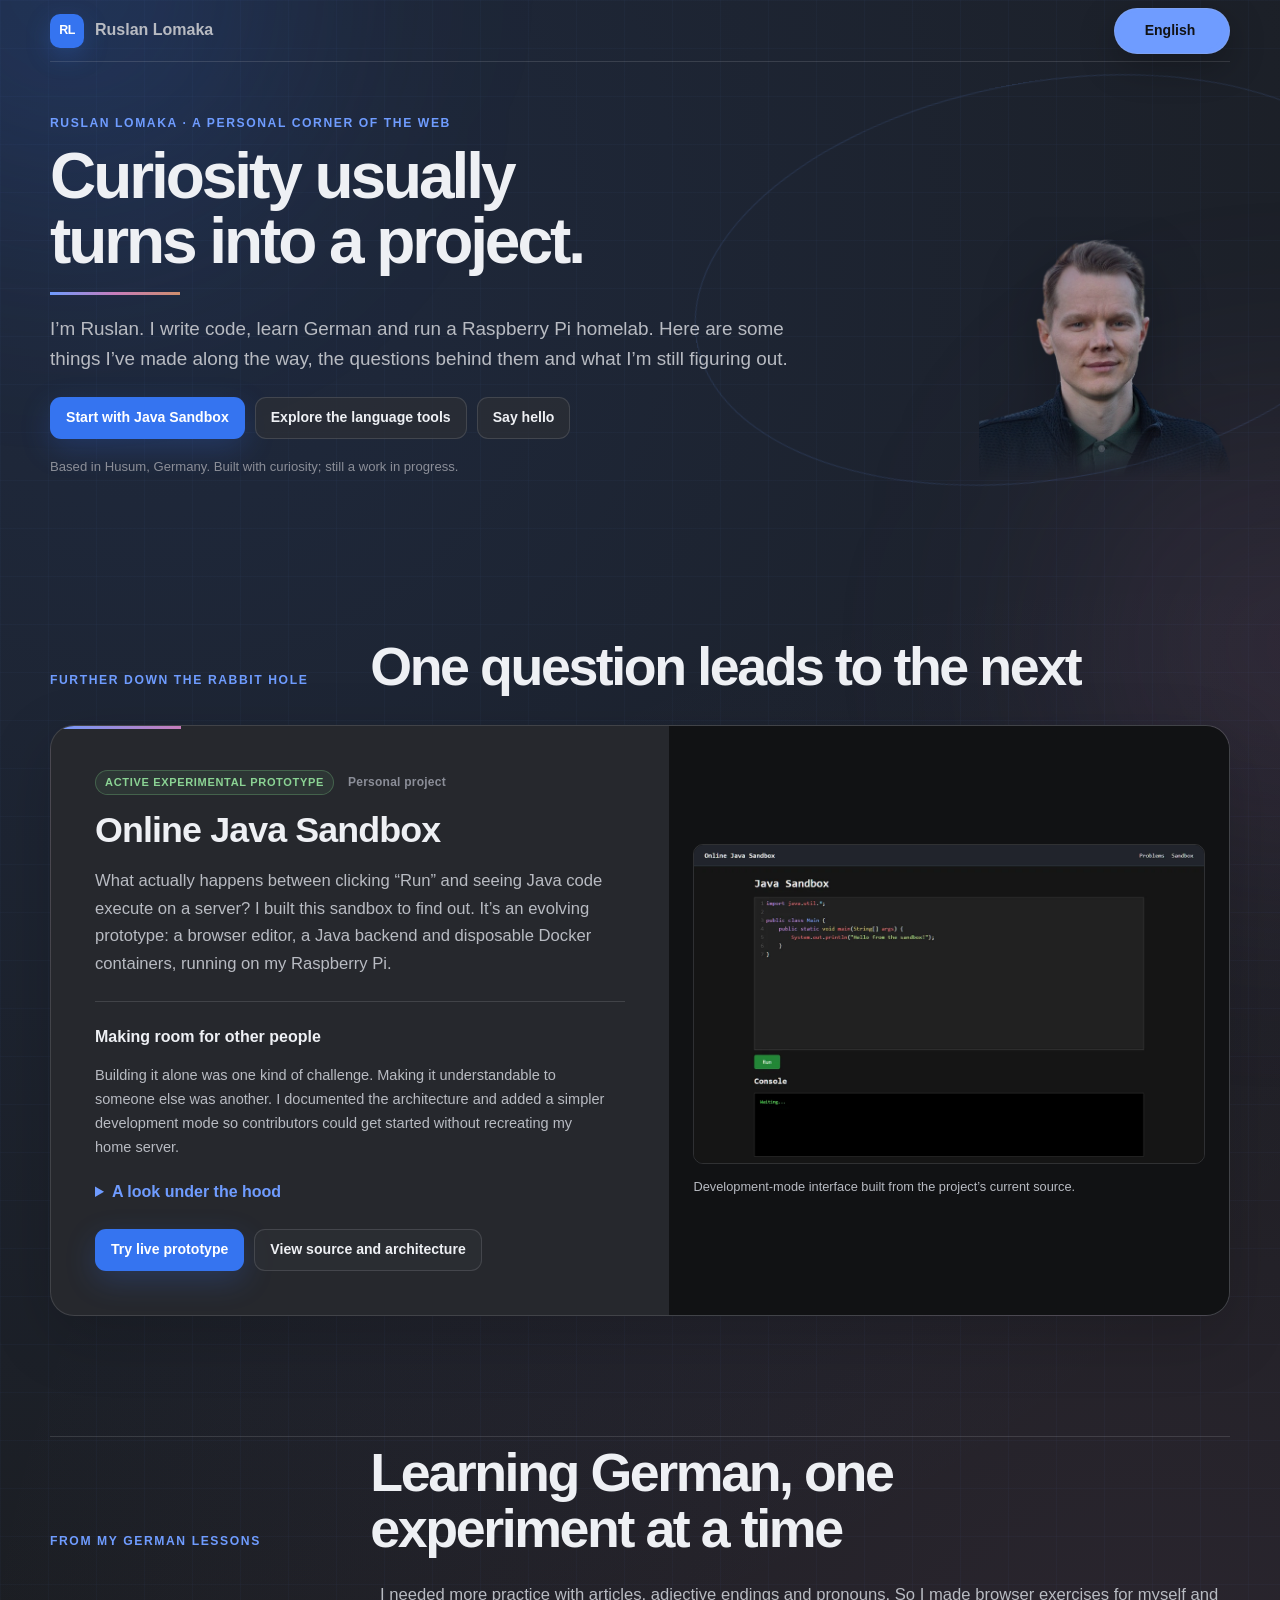
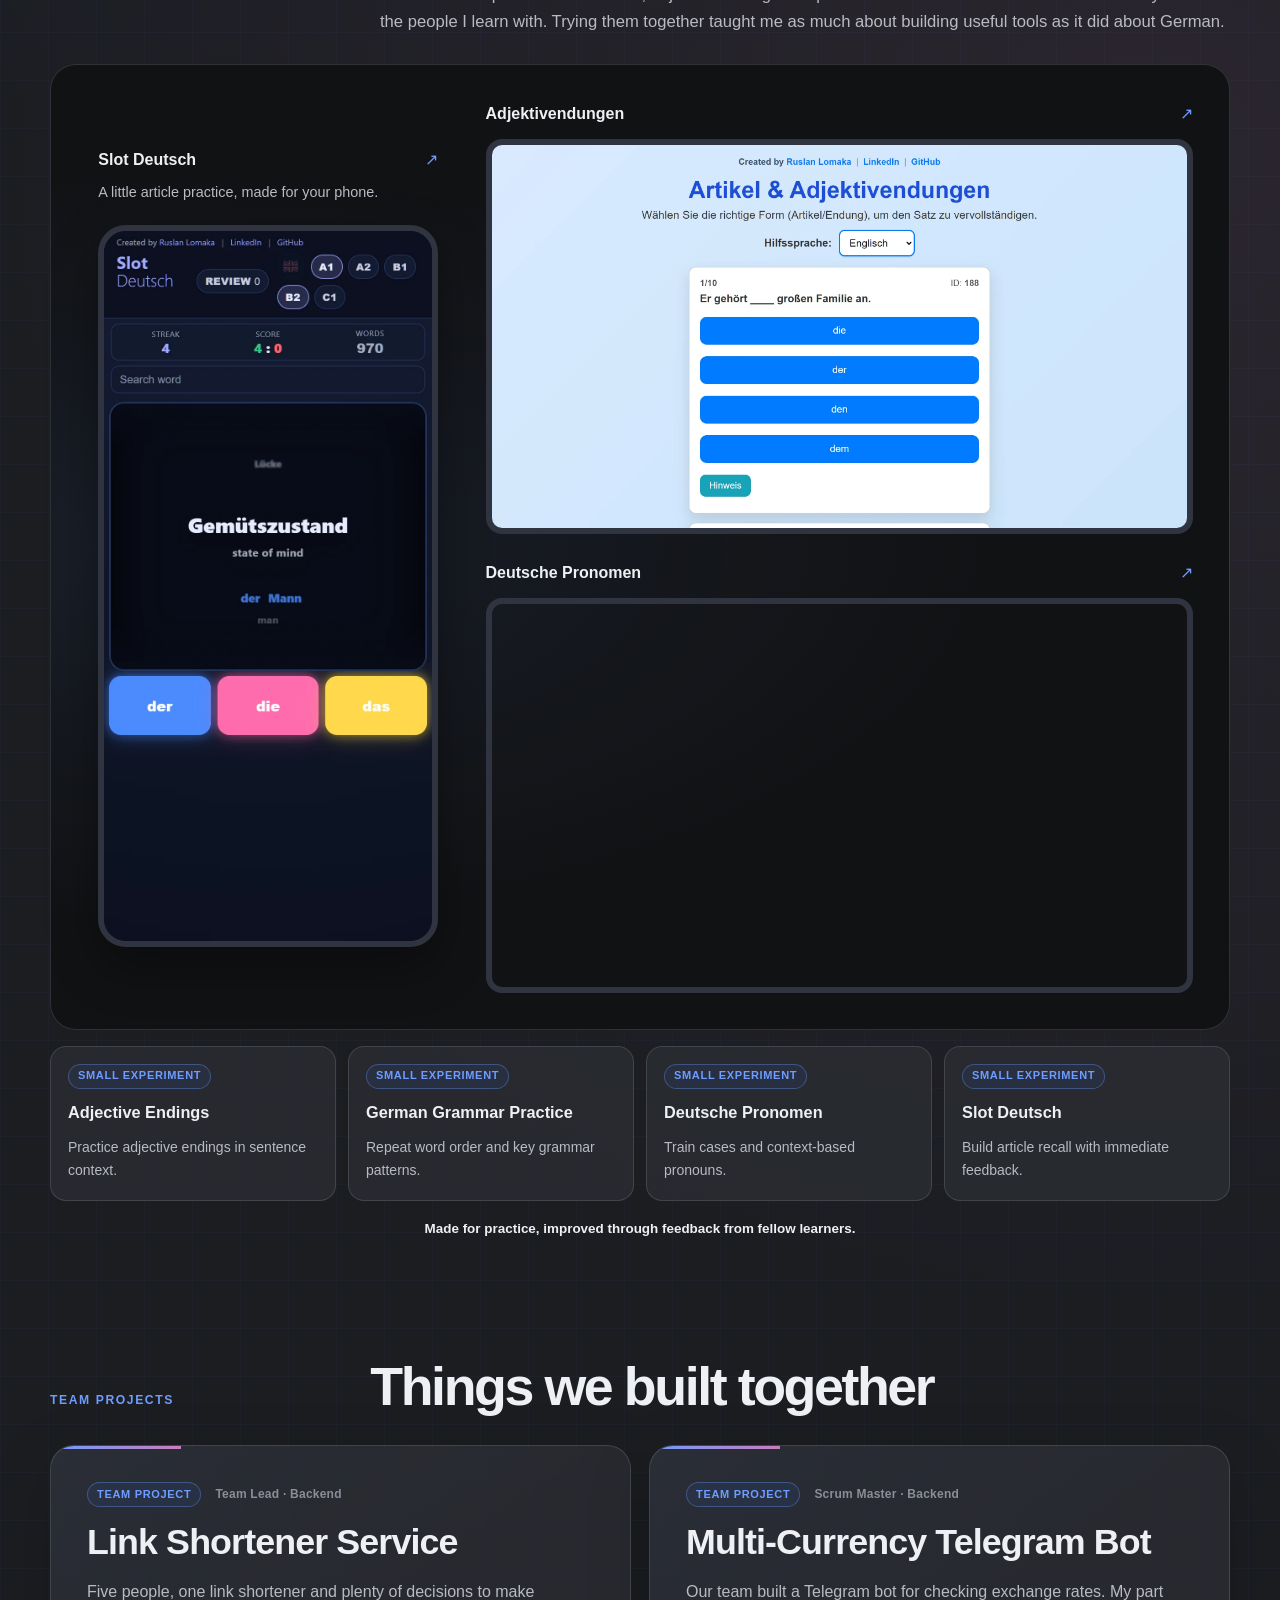
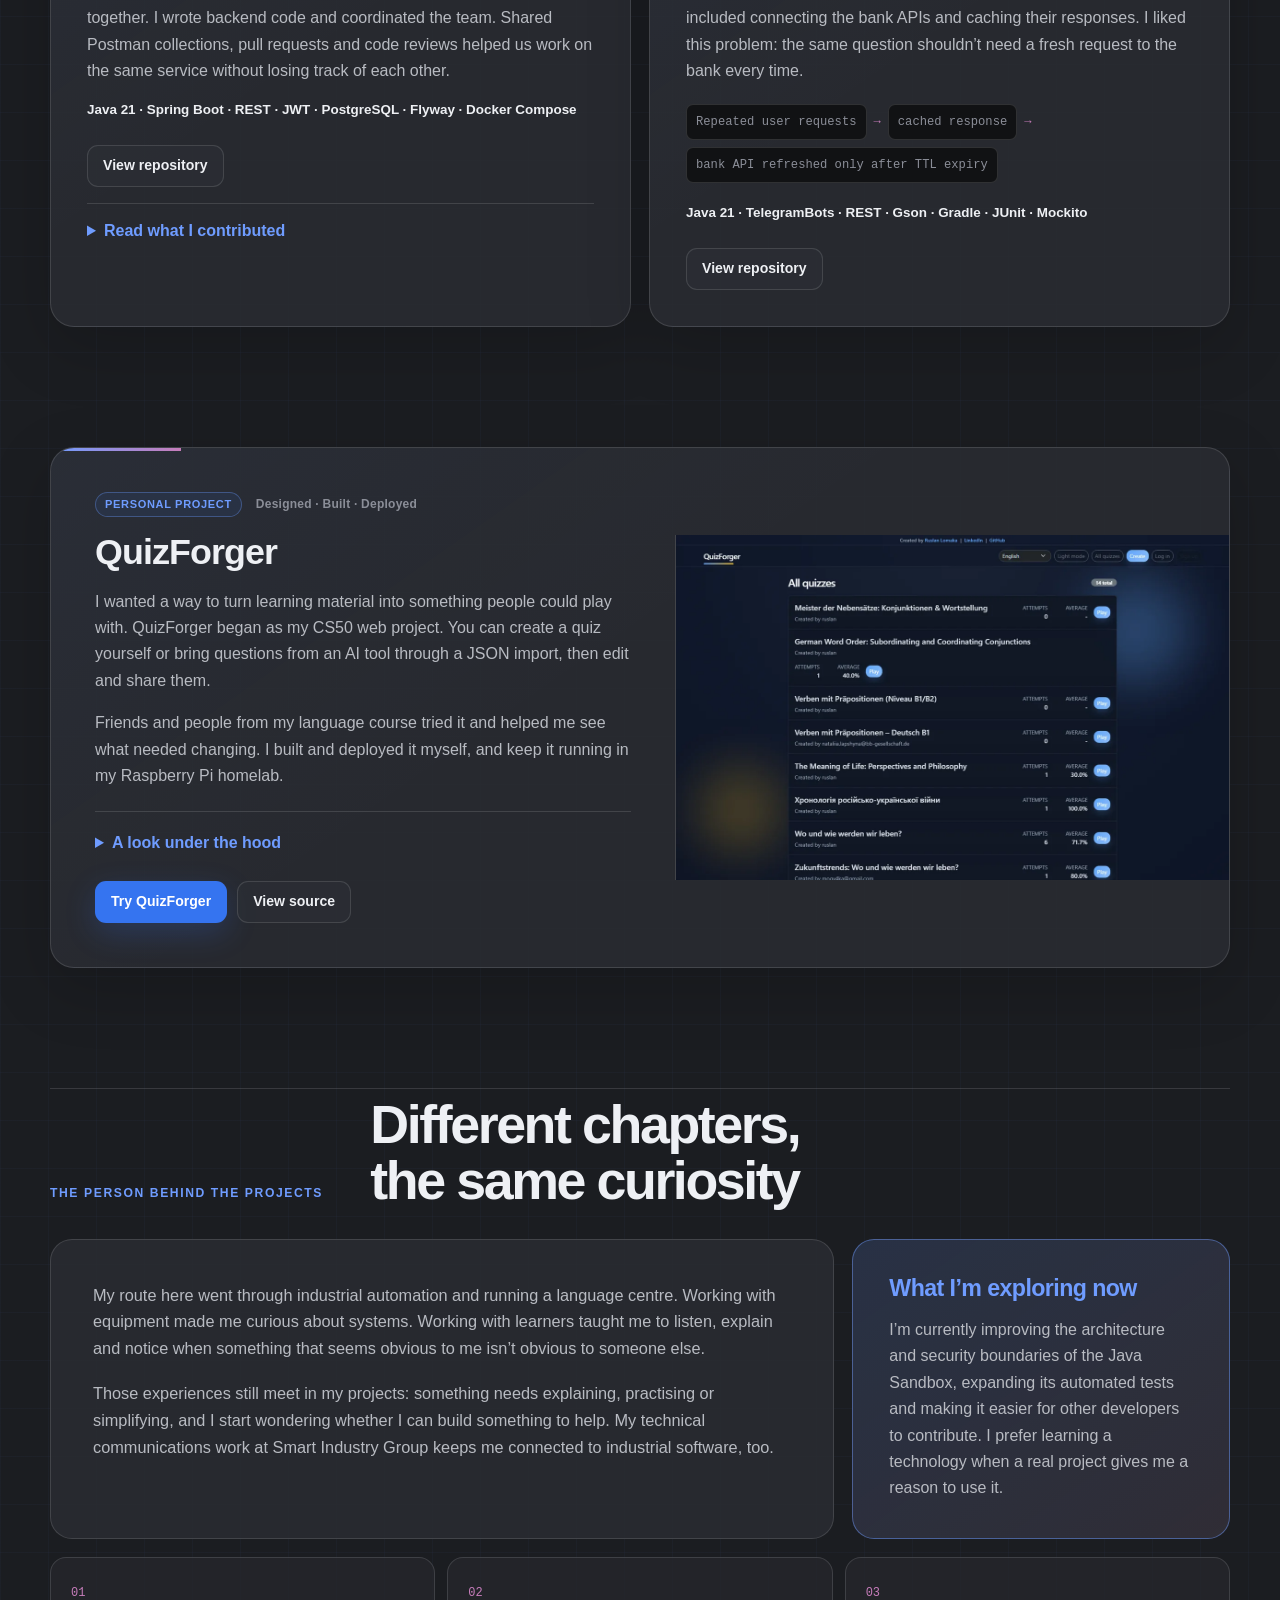
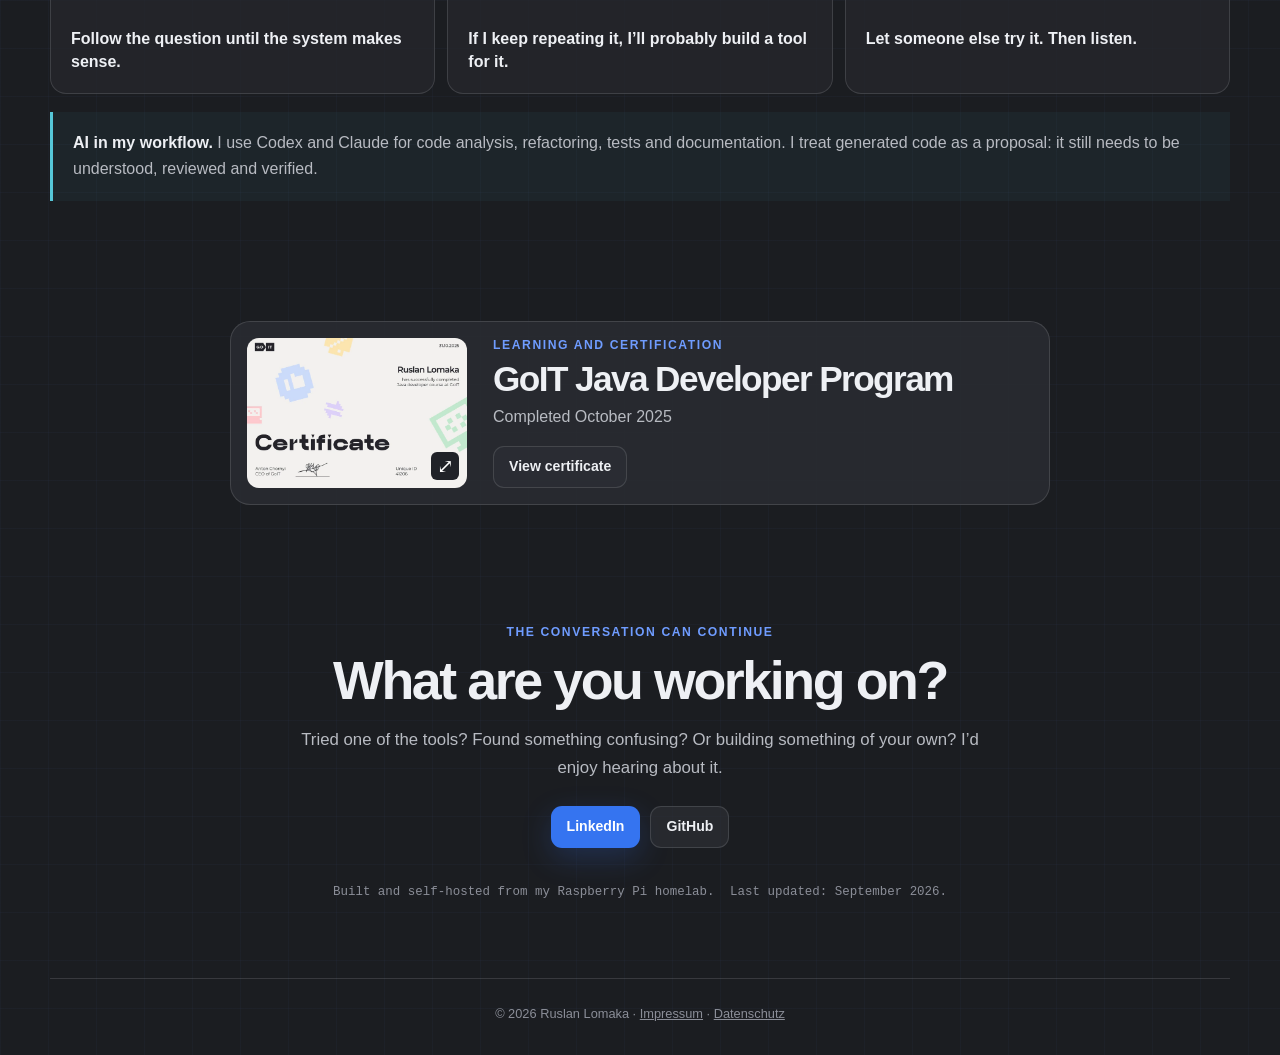
==== commit ece49be5: "Add Datenschutz page and Impressum link A small footer on every page links to the shared Impressum o" ====
--- a/src/index.html
+++ b/src/index.html
@@ -260,6 +260,6 @@
     <p class="certificate-hint" data-certificate-hint data-i18n="certificateHint">Swipe or use the arrows. Click or tap the image to zoom.</p>
 </dialog>
 
-<footer>© 2026 Ruslan Lomaka</footer>
+<footer>© 2026 Ruslan Lomaka · <a href="https://edv.ruslanlomaka.org/impressum/">Impressum</a> · <a href="datenschutz.html">Datenschutz</a></footer>
 </body>
 </html>
